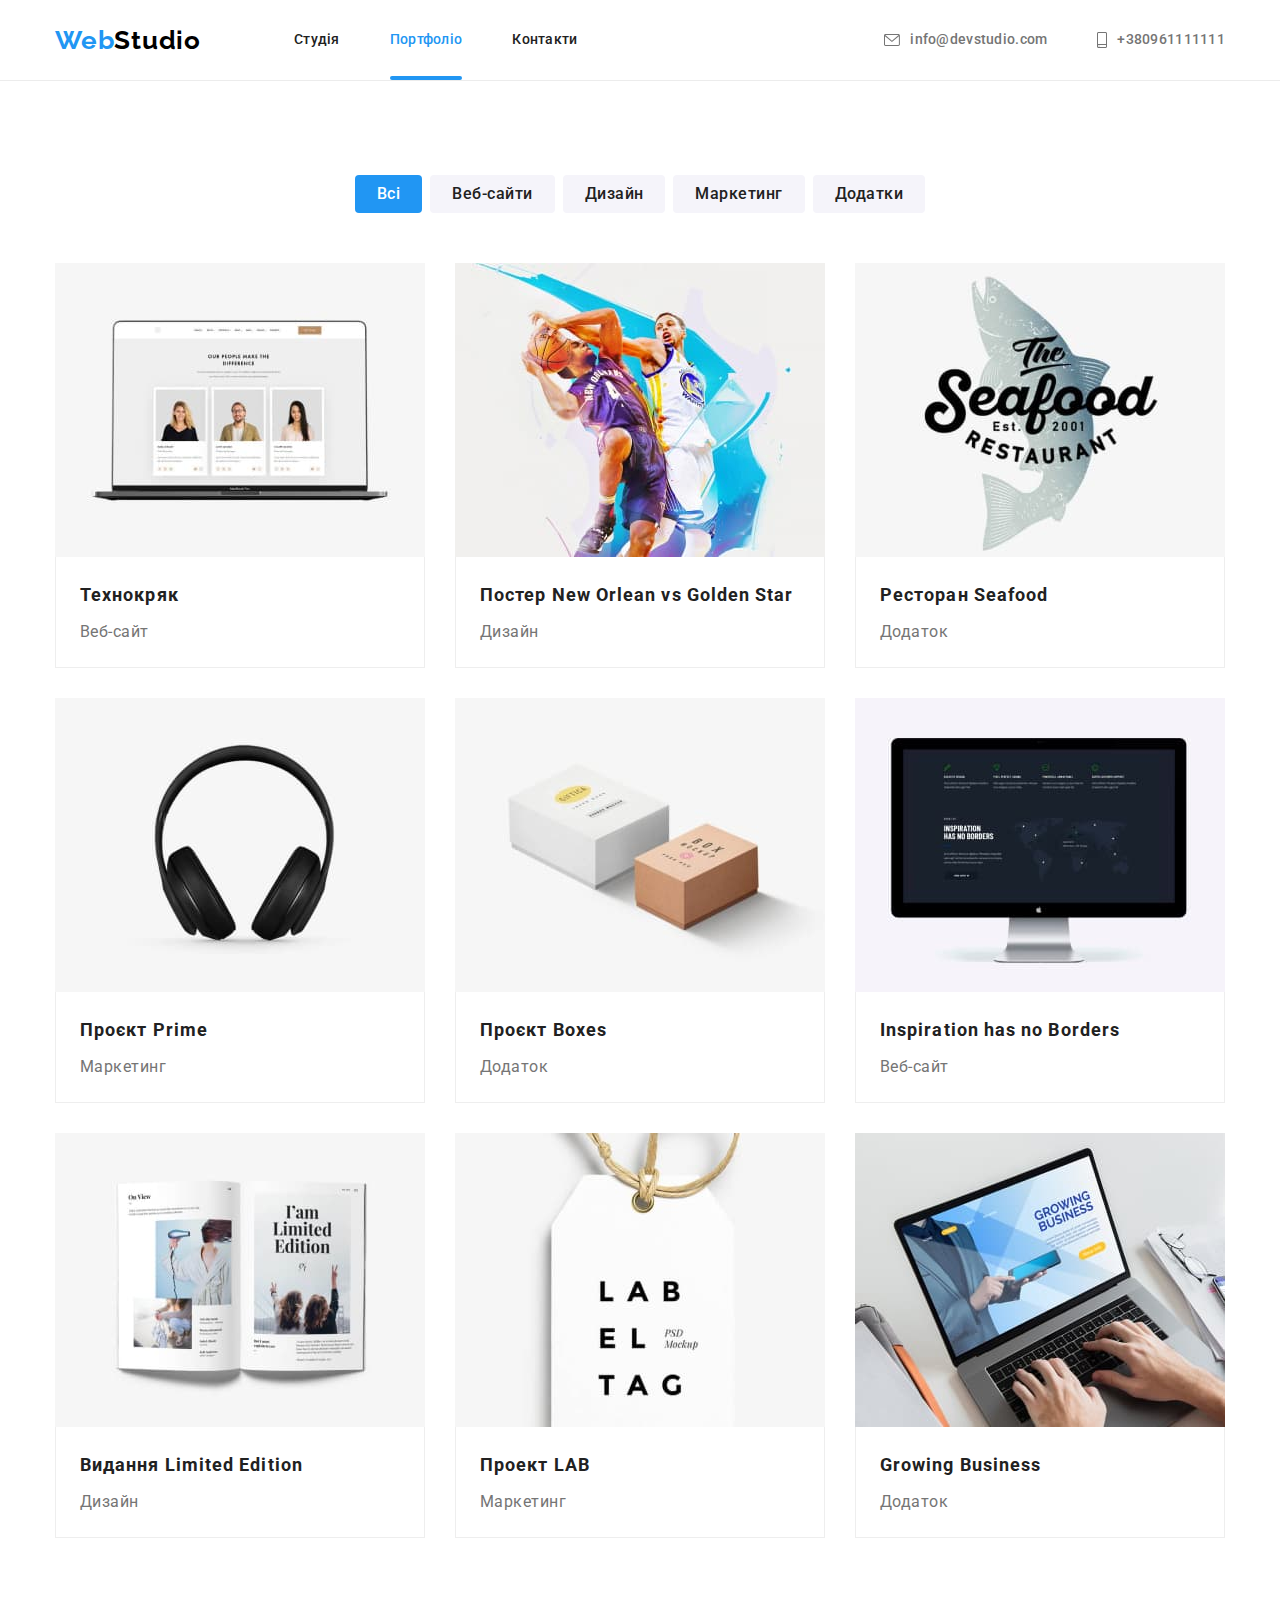
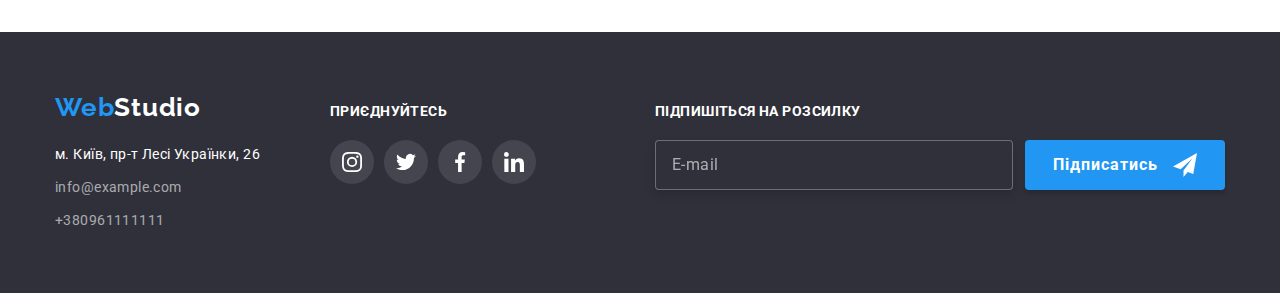
==== portfolio.html @ 1fc2f69b "ДЗ 7" ====
<!DOCTYPE html>
<html lang="uk">
	<head>
		<meta charset="UTF-8" />
		<meta http-equiv="X-UA-Compatible" content="IE=edge" />
		<meta name="viewport" content="width=device-width, initial-scale=1.0" />
		<title>Web Studio (Version 2.1)</title>
		<link rel="preconnect" href="https://fonts.googleapis.com" />
		<link rel="preconnect" href="https://fonts.gstatic.com" crossorigin />
		<link
			href="https://fonts.googleapis.com/css2?family=Raleway:wght@700&family=Roboto:wght@400;500;700&display=swap"
			rel="stylesheet"
		/>
		<link
			rel="stylesheet"
			href="https://cdnjs.cloudflare.com/ajax/libs/modern-normalize/1.1.0/modern-normalize.min.css"
		/>
		<link rel="stylesheet" href="./css/main.min.css" />
	</head>

	<body>
		<header class="header">
			<div class="container">
				<div class="header__container">
					<nav class="navigation">
						<a lang="en" href="./index.html" class="link navigation__logo"
							><span class="navigation__logo-part1">Web</span><span class="navigation__logo-part2">Studio</span>
						</a>
						<ul class="site-nav list">
							<li class="site-nav__item"><a href="./index.html" class="site-nav__link link">Студія</a></li>
							<li class="site-nav__item"
								><a href="./portfolio.html" class="site-nav__link link current">Портфоліо</a></li
							>
							<li class="site-nav__item"><a href="" class="site-nav__link link">Контакти</a></li>
						</ul>
					</nav>
					<ul class="site-adress list">
						<li class="site-adress__item mail">
							<svg class="site-adress__icon" width="16px" height="12px">
								<use href="./images/icons.svg#icon-envelope"></use>
							</svg>
							<a href="mailto:info@devstudio.com" class="site-adress__link link">info@devstudio.com</a>
						</li>
						<li class="site-adress__item phone">
							<svg class="site-adress__icon" width="10px" height="16px">
								<use href="./images/icons.svg#icon-smartphone"></use>
							</svg>
							<a href="tel:+380961111111" class="site-adress__link link">+380961111111</a>
						</li>
					</ul>
				</div>
			</div>
		</header>
		<main>
			<section class="examples section">
				<div class="container buttons">
					<h2 class="visually-hidden">Приклади робіт</h2>
					<ul class="examples__buttons list">
						<li class="examples__block"
							><button type="button" class="examples__button examples__button-blue">Всі</button></li
						>
						<li class="examples__block"><button type="button" class="examples__button">Веб-сайти</button></li>
						<li class="examples__block"><button type="button" class="examples__button">Дизайн</button></li>
						<li class="examples__block"><button type="button" class="examples__button">Маркетинг</button></li>
						<li class="examples__block"><button type="button" class="examples__button">Додатки</button></li>
					</ul>
					<ul class="examples__list list">
						<li class="examples__element">
							<a class="examples__link" href="">
								<div class="examples__overflow">
									<p class="examples__overlay"
										>Ресурс пропонує комплексні пропозиції з різним рівнем функціоналу та сервісів. Все це дозволить
										відвідувачу отримати вичерпні відомості про компанію чи приватну особу.
									</p>
									<img src="./images/img-2-1.jpg" alt="Технокряк" width="370" />
								</div>
								<div class="examples__card">
									<h3 class="examples__name">Технокряк</h3>
									<p class="examples__type">Веб-сайт</p>
								</div>
							</a>
						</li>
						<li class="examples__element">
							<a class="examples__link" href="">
								<div class="examples__overflow">
									<p class="examples__overlay"
										>Ресурс пропонує комплексні пропозиції з різним рівнем функціоналу та сервісів. Все це дозволить
										відвідувачу отримати вичерпні відомості про компанію чи приватну особу.
									</p>

									<img src="./images/img-2-2.jpg" alt="Постер New Orlean vs Golden Star" width="370" />
								</div>
								<div class="examples__card">
									<h3 class="examples__name">Постер New Orlean vs Golden Star</h3>
									<p class="examples__type">Дизайн</p>
								</div>
							</a>
						</li>
						<li class="examples__element">
							<a class="examples__link" href="">
								<div class="examples__overflow">
									<p class="examples__overlay"
										>Ресурс пропонує комплексні пропозиції з різним рівнем функціоналу та сервісів. Все це дозволить
										відвідувачу отримати вичерпні відомості про компанію чи приватну особу.
									</p>

									<img src="./images/img-2-3.jpg" alt="Ресторан Seafood" width="370" />
								</div>
								<div class="examples__card">
									<h3 class="examples__name">Ресторан Seafood</h3>
									<p class="examples__type">Додаток</p>
								</div>
							</a>
						</li>
						<li class="examples__element">
							<a class="examples__link" href="">
								<div class="examples__overflow">
									<p class="examples__overlay"
										>Ресурс пропонує комплексні пропозиції з різним рівнем функціоналу та сервісів. Все це дозволить
										відвідувачу отримати вичерпні відомості про компанію чи приватну особу.
									</p>

									<img src="./images/img-2-4.jpg" alt="Проєкт Prime" width="370" />
								</div>
								<div class="examples__card">
									<h3 class="examples__name">Проєкт Prime</h3>
									<p class="examples__type">Маркетинг</p>
								</div>
							</a>
						</li>
						<li class="examples__element">
							<a class="examples__link" href="">
								<div class="examples__overflow">
									<p class="examples__overlay"
										>Ресурс пропонує комплексні пропозиції з різним рівнем функціоналу та сервісів. Все це дозволить
										відвідувачу отримати вичерпні відомості про компанію чи приватну особу.
									</p>

									<img src="./images/img-2-5.jpg" alt="Проєкт Boxes" width="370" />
								</div>
								<div class="examples__card">
									<h3 class="examples__name">Проєкт Boxes</h3>
									<p class="examples__type">Додаток</p>
								</div>
							</a>
						</li>
						<li class="examples__element">
							<a class="examples__link" href="">
								<div class="examples__overflow">
									<p class="examples__overlay"
										>Ресурс пропонує комплексні пропозиції з різним рівнем функціоналу та сервісів. Все це дозволить
										відвідувачу отримати вичерпні відомості про компанію чи приватну особу.
									</p>

									<img src="./images/img-2-6.jpg" alt="Inspiration has no Borders" width="370" />
								</div>
								<div class="examples__card">
									<h3 class="examples__name">Inspiration has no Borders</h3>
									<p class="examples__type">Веб-сайт</p>
								</div>
							</a>
						</li>
						<li class="examples__element">
							<a class="examples__link" href="">
								<div class="examples__overflow">
									<p class="examples__overlay"
										>Ресурс пропонує комплексні пропозиції з різним рівнем функціоналу та сервісів. Все це дозволить
										відвідувачу отримати вичерпні відомості про компанію чи приватну особу.
									</p>

									<img src="./images/img-2-7.jpg" alt="Видання Limited Edition" width="370" />
								</div>
								<div class="examples__card">
									<h3 class="examples__name">Видання Limited Edition</h3>
									<p class="examples__type">Дизайн</p>
								</div>
							</a>
						</li>
						<li class="examples__element">
							<a class="examples__link" href="">
								<div class="examples__overflow">
									<p class="examples__overlay"
										>Ресурс пропонує комплексні пропозиції з різним рівнем функціоналу та сервісів. Все це дозволить
										відвідувачу отримати вичерпні відомості про компанію чи приватну особу.
									</p>

									<img src="./images/img-2-8.jpg" alt="Проект LAB" width="370" />
								</div>
								<div class="examples__card">
									<h3 class="examples__name">Проект LAB</h3>
									<p class="examples__type">Маркетинг</p>
								</div>
							</a>
						</li>
						<li class="examples__element">
							<a class="examples__link" href="">
								<div class="examples__overflow">
									<p class="examples__overlay"
										>Ресурс пропонує комплексні пропозиції з різним рівнем функціоналу та сервісів. Все це дозволить
										відвідувачу отримати вичерпні відомості про компанію чи приватну особу.
									</p>

									<img src="./images/img-2-9.jpg" alt="Growing Business" width="370" />
								</div>
								<div class="examples__card">
									<h3 class="examples__name">Growing Business</h3>
									<p class="examples__type">Додаток</p>
								</div>
							</a>
						</li>
					</ul>
				</div>
			</section>
		</main>
		<footer class="footer">
			<div class="container list">
				<div class="footer__blocks list">
					<div class="footer__nav">
						<a href="" class="link">
							<p lang="en" class="navigation__logo-footer"
								><span class="navigation__logo-part1">Web</span><span class="navigation__logo-part3">Studio</span></p
							>
						</a>
						<address>
							<ul class="list">
								<li class="footer__list"
									><a href="https://goo.gl/maps/LEngHqbAJeuQZEvs9" target="_blank" class="city__adress link"
										>м. Київ, пр-т Лесі Українки, 26</a
									>
								</li>
								<li class="footer__list"
									><a href="mailto:info@example.com" class="footer__contacts link">info@example.com</a>
								</li>
								<li><a href="tel:+380961111111" class="footer__contacts link">+380961111111</a></li>
							</ul>
						</address>
					</div>
					<div class="footer__social">
						<p class="footer__title">приєднуйтесь</p>
						<ul class="footer__list list">
							<li class="footer__social-item"
								><a href="" class="footer__social-link">
									<svg class="footer-icon" width="20px" height="20px">
										<use href="./images/icons.svg#icon-instagram"></use>
									</svg> </a
							></li>
							<li class="footer__social-item"
								><a href="" class="footer__social-link">
									<svg class="footer-icon" width="20px" height="20px">
										<use href="./images/icons.svg#icon-twitter"></use></svg></a
							></li>
							<li class="footer__social-item"
								><a href="" class="footer__social-link">
									<svg class="footer-icon" width="20px" height="20px">
										<use href="./images/icons.svg#icon-facebook"></use></svg></a
							></li>
							<li class="footer__social-item"
								><a href="" class="footer__social-link">
									<svg class="footer-icon" width="20px" height="20px">
										<use href="./images/icons.svg#icon-linkedin"></use></svg></a
							></li>
						</ul>
					</div>
					<div class="footer__join">
						<p class="footer__title">підпишіться на розсилку</p>
						<form class="footer__email">
							<input type="email" name="email" placeholder="E-mail" class="footer__email-input" />
							<button type="submit" class="footer__button">
								<span class="footer__button-icon">
									Підписатись
									<svg class="footer__icon" width="24px" height="24px">
										<use href="./images/icons.svg#icon-send"></use>
									</svg>
								</span>
							</button>
						</form>
					</div>
				</div>
			</div>
		</footer>
	</body>
</html>
---- css/main.min.css ----
html{box-sizing:border-box}*,::before,::after{box-sizing:inherit}h1,h2,h3,h4,h5,h6,p,ul,ol{margin:0;padding:0}img{display:block;max-width:100%;height:auto}.list{list-style:none}.link{text-decoration:none}.container{width:1200px;padding-left:15px;padding-right:15px;margin-left:auto;margin-right:auto}.section{padding-top:94px;padding-bottom:94px}.about__head,.team__head,.clients__head{text-align:center;margin-bottom:50px;font-weight:700;font-size:36px;line-height:1.17;letter-spacing:.03em;color:var(--title-text-color)}:root{--primary-text-color: #757575;--title-text-color: #212121;--white-text-color: #ffffff;--blue-color: #2196f3;--blue-hover-color: #188ce8;--background-back-color: #2f303a;--logo-part2-color: #000000;--footer-color: rgba(255, 255, 255, 0.6);--button-bg-color: #f5f4fa;--team-bg-color: #f5f4fa;--main-bg-color: #f5f5f5;--border-heder-line: #ececec;--border-card-line: #eeeeee;--icon-main-color: #afb1b8;--hero-bg-color: #c4c4c4;--hero-bg-overlay: rgba(47, 48, 58, 0.4);--bgcolor-wedo: rgba(47, 48, 58, 0.8);--timing-function: cubic-bezier(0.4, 0, 0.2, 1);--bgcolor-exampl-overlay: rgba(33, 150, 243, 0.9)}body{font-family:"roboto",sans-serif}.visually-hidden{position:absolute;width:1px;height:1px;margin:-1px;border:0;padding:0;white-space:nowrap;clip-path:inset(100%);clip:rect(0 0 0 0);overflow:hidden}.header{background-color:var(--white-text-color);border-bottom:1px solid var(--border-heder-line)}.header__container,.navigation{display:flex;align-items:center}.navigation__logo{margin-right:93px}.navigation__logo-part1,.navigation__logo-part2,.navigation__logo-part3{font-family:"Raleway";font-style:normal;font-weight:700;font-size:26px;line-height:1.19;letter-spacing:.03em}.navigation__logo-part1{color:var(--blue-color)}.navigation__logo-part2{color:var(--logo-part2-color)}.site-nav__link{display:block;position:relative;padding-top:32px;padding-bottom:32px;font-weight:500;font-size:14px;line-height:1.14;letter-spacing:.02em;color:var(--title-text-color);transition:color 250ms var(--timing-function)}.site-nav__link:hover,.site-nav__link:focus,.site-nav__link:active{color:var(--blue-color)}.site-nav{display:flex}.site-nav .current{color:var(--blue-color)}.site-nav .current::after{content:"";position:absolute;left:0;bottom:0;display:block;width:100%;height:4px;border-radius:2px;background-color:var(--blue-color)}.site-nav__item:not(:last-child){margin-right:50px}.site-adress{display:flex;margin-left:auto;justify-content:center;align-items:center;color:var(--primary-text-color)}.site-adress__item{display:flex;padding-top:32px;padding-bottom:32px;justify-content:center;align-items:center}.site-adress__item .mail{padding-top:32px;padding-bottom:32px}.site-adress__item:not(:last-child){margin-right:50px}.site-adress__item:focus,.site-adress__item:hover,.site-adress__item:active{color:var(--blue-color);cursor:pointer}.site-adress__icon{display:flex;margin-right:10px;justify-content:center;align-items:center;fill:currentColor;transition:color 250ms var(--timing-function)}.site-adress__link{font-weight:500;font-size:14px;line-height:1.14;letter-spacing:.02em;color:var(--primary-text-color);transition:color 250ms var(--timing-function)}.site-adress__item:focus .site-adress__link,.site-adress__item:hover .site-adress__link,.site-adress__item:active .site-adress__link{color:var(--blue-color);cursor:pointer}.hero{background-color:var(--hero-bg-color);background-image:linear-gradient(var(--hero-bg-overlay), var(--hero-bg-overlay)),url(../images/hero\ bg.jpg);background-repeat:no-repeat;background-position:center;max-width:1600px;margin:0 auto;text-align:center;padding:200px 0px}.hero__title{width:696px;margin:auto;margin-bottom:30px;font-weight:900;font-size:44px;line-height:1.36;letter-spacing:.06em;text-transform:uppercase;color:var(--white-text-color)}.hero__button{padding:10px 32px;font-family:"Roboto";font-weight:700;font-size:16px;line-height:1.88;align-items:center;letter-spacing:.06em;color:var(--white-text-color);background-color:var(--blue-color);box-shadow:0px 4px 4px rgba(0,0,0,.15);border-radius:4px;border:none;transition:background-color 250ms var(--timing-function)}.hero__button:hover,.hero__button:focus{background-color:var(--blue-hover-color);cursor:pointer}.benefits{padding-bottom:0}.benefits__list{display:flex}.benefits__list .list:not(:last-child){margin-right:30px}.benefits__blok{display:flex;justify-content:center;align-items:center;background-color:var(--button-bg-color);width:270px;height:120px;border-radius:4px;margin-bottom:30px}.benefits__title{margin-bottom:10px;font-weight:700;font-size:14px;line-height:1.14;letter-spacing:.03em;text-transform:uppercase;color:var(--title-text-color)}.benefits__text{width:270px;font-weight:400;font-size:14px;line-height:1.71;letter-spacing:.03em;color:var(--primary-text-color)}.about__list{display:flex;gap:30px}.about__card{position:relative}.about__title{display:flex;justify-content:center;align-items:center;position:absolute;width:370px;height:70px;left:0;bottom:0;background-color:var(--bgcolor-wedo);font-weight:700;font-size:14px;line-height:1.14;text-align:center;margin:0;letter-spacing:.03em;text-transform:uppercase;color:var(--white-text-color)}.team{background-color:var(--team-bg-color)}.team__list{display:flex;gap:30px;text-align:center}.team__card{box-shadow:0px 1px 3px rgba(0,0,0,.12),0px 1px 1px rgba(0,0,0,.14),0px 2px 1px rgba(0,0,0,.2);border-radius:0px 0px 4px 4px;background-color:var(--white-text-color)}.team__name{margin-top:30px;margin-bottom:10px;font-weight:500;font-size:16px;line-height:1.19;letter-spacing:.03em;color:var(--title-text-color)}.team__job{margin-bottom:16px;font-weight:400;font-size:16px;line-height:1.19;letter-spacing:.03em;color:var(--primary-text-color)}.social{display:flex;justify-content:center;gap:10px;margin-bottom:30px}.social__link{width:44px;height:44px;border-radius:50%;display:flex;justify-content:center;align-items:center;fill:var(--icon-main-color);transition:background-color 250ms var(--timing-function),fill 250ms var(--timing-function)}.social__link:hover,.social__link:focus,.social__link:active{background-color:var(--blue-color)}.social__link:hover .social__icon,.social__link:focus .social__icon,.social__link:active .social__icon{fill:var(--white-text-color)}.clients__list{display:flex;gap:30px}.client__link{display:flex;justify-content:center;align-items:center;fill:var(--icon-main-color);border:1px solid var(--icon-main-color);border-radius:4px;width:170px;height:92px;transition:fill 250ms var(--timing-function),border-color 250ms var(--timing-function)}.client__link:hover,.client__link:focus{fill:var(--blue-color);border-color:var(--blue-color);cursor:pointer}.examples__buttons{width:575px;display:flex;margin:auto;margin-bottom:50px;justify-content:center;border:none;border-radius:4px}.examples__button{font-family:inherit;font-weight:500;font-size:16px;line-height:1.62;text-align:center;letter-spacing:.03em;color:var(--title-text-color);background-color:var(--button-bg-color);border-radius:4px;border:none;transition:background-color 250ms var(--timing-function),color 250ms var(--timing-function),box-shadow 250ms var(--timing-function);padding:6px 22px}.examples__button:hover,.examples__button:focus,.examples__button:active{color:var(--white-text-color);background-color:var(--blue-color);cursor:pointer;box-shadow:0px 3px 1px rgba(0,0,0,.1),0px 1px 2px rgba(0,0,0,.08),0px 2px 2px rgba(0,0,0,.12)}.examples__button-blue{color:var(--white-text-color);background-color:var(--blue-color)}.examples__block:not(:last-child){margin-right:8px}.examples__list{display:flex;flex-wrap:wrap}.examples__name{font-weight:700;font-size:18px;line-height:2;letter-spacing:.06em;color:var(--title-text-color);margin-bottom:4px}.examples__type{font-weight:400;font-size:16px;line-height:1.88;letter-spacing:.03em;color:var(--primary-text-color)}.examples__element{width:calc((100% - 60px)/3);margin-right:30px;margin-bottom:30px}.examples__element:nth-last-child(-n+3){margin-bottom:0}.examples__element:nth-child(3n){margin-right:0}.examples__element:hover,.examples__element:focus{box-shadow:0px 1px 1px rgba(0,0,0,.12),0px 4px 4px rgba(0,0,0,.06),1px 4px 6px rgba(0,0,0,.16)}.examples__link{display:block;text-decoration:none}.examples__card{border-left:1px solid var(--border-card-line);border-right:1px solid var(--border-card-line);border-bottom:1px solid var(--border-card-line);padding:20px 24px}.examples__overflow{position:relative;overflow:hidden}.examples__overlay{display:block;position:absolute;left:0;top:0;width:100%;height:100%;padding:63px 24px;font-size:18px;line-height:1.56;letter-spacing:.03em;color:var(--white-text-color);background-color:var(--bgcolor-exampl-overlay);transform:translateY(100%);opacity:0;transition:transform 250ms var(--timing-function),opacity 250ms var(--timing-function);overflow:auto}.examples__link:hover .examples__overlay,.examples__link:focus .examples__overlay{transform:translateY(0%);opacity:1}.footer{background-color:var(--background-back-color);padding:60px 0px}.footer__blocks{display:flex;align-items:baseline}.footer__nav{margin-right:70px}.footer__join{margin-left:auto}.navigation__logo-footer{margin-bottom:20px}.navigation__logo-part3{color:var(--white-text-color)}.city__adress{font-style:normal;font-weight:400;font-size:14px;line-height:1.71;letter-spacing:.03em;color:var(--white-text-color);transition:color 250ms var(--timing-function)}.city__adress:hover,.city__adress:focus,.city__adress:active{color:var(--blue-color)}.footer__contacts{font-style:normal;font-weight:400;font-size:14px;line-height:1.71;letter-spacing:.03em;color:var(--footer-color);transition:color 250ms var(--timing-function)}.footer__contacts:hover,.footer__contacts:focus,.footer__contacts:active{color:var(--blue-color)}.footer__list{margin-bottom:9px}.footer__button{width:200px;height:50px;font-weight:700;font-size:16px;line-height:1.88;text-align:center;letter-spacing:.06em;color:var(--white-text-color);background:var(--blue-color);box-shadow:0px 4px 4px rgba(0,0,0,.15);border-radius:4px;border:none;padding:0;outline:none}.footer__email{display:flex}.footer__email-input{width:358px;height:50px;margin:0px;padding:0;outline:none;margin-right:12px;border:1px solid rgba(255,255,255,.3);filter:drop-shadow(0px 4px 4px rgba(0, 0, 0, 0.15));border-radius:4px;background:var(--background-back-color);color:var(--white-text-color)}.footer__email input{padding-left:16px;font-weight:400;font-size:16px;line-height:21.25;align-items:center;letter-spacing:.03em;color:var(--white-text-color)}.footer__email input::placeholder{font-weight:400;font-size:16px;line-height:21.25;align-items:center;letter-spacing:.03em;color:rgba(255,255,255,.6)}.footer__button-icon{display:flex;position:relative;margin:10px 28px;width:144px;height:30px;border:none;align-items:center}.footer__icon{position:absolute;top:o;right:0;fill:var(--white-text-color)}.footer__list{display:flex;gap:10px}.footer__title{margin-bottom:20px;font-weight:700;font-size:14px;line-height:1.14;letter-spacing:.03em;text-transform:uppercase;color:var(--white-text-color)}.footer__social-item{width:44px;height:44px;border-radius:50%;background:rgba(255,255,255,.1)}.footer__social-link{fill:var(--white-text-color);display:flex;justify-content:center;align-items:center;width:100%;height:100%;border-radius:50%;transition:background-color 250ms var(--timing-function)}.footer__social-link:hover,.footer__social-link:focus,.footer__social-link:active{background-color:var(--blue-color)}.backdrop{position:fixed;width:100%;height:100%;top:0;background-color:rgba(0,0,0,.2);transition:opacity 250ms var(--timing-function),visibility 250ms var(--timing-function)}.is-hidden{opacity:0;visibility:hidden;pointer-events:none}.is-hidden .modal{transform:translate(-50%, -50%) scale(0.5)}.modal{width:528px;min-height:581px;padding:40px;background-color:var(--white-text-color);box-shadow:0px 1px 3px rgba(0,0,0,.12),0px 1px 1px rgba(0,0,0,.14),0px 2px 1px rgba(0,0,0,.2);border-radius:4px;position:absolute;top:50%;left:50%;transform:translate(-50%, -50%) scale(1) rotate(360deg);transition:transform 500ms var(--timing-function)}.modal__close{position:absolute;top:8px;right:8px;height:30px;width:30px;border-radius:50%;border:1px solid rgba(0,0,0,.1);background-color:var(--white-text-color)}.modal__close-icon{fill:var(--logo-part2-color);display:flex;justify-content:center;align-items:center;width:100%;height:100%}.modal__title{text-align:center;margin-bottom:12px;font-weight:700;font-size:20px;line-height:1.15;letter-spacing:.03em;color:var(--title-text-color)}.modal__form{width:448px;margin-bottom:20px}.modal__field{display:flex;flex-direction:column;font-weight:400;font-size:12px;line-height:1.17;letter-spacing:.01em;color:var(--primary-text-color);outline:none;margin-bottom:10px}.modal__field input{height:40px;border:1px solid rgba(33,33,33,.2);border-radius:4px;padding-left:42px;outline-style:none}.modal__field label{margin-bottom:4px}.modal__field textarea{border:1px solid rgba(33,33,33,.2);border-radius:4px;height:120px;padding:12px 16px;outline:none;resize:none}.modal__field:hover input,.modal__field:hover .modal__icon{border-color:var(--blue-color);fill:var(--blue-color)}.modal__field:hover textarea,.modal__field textarea:focus{border-color:var(--blue-color)}.modal__icon-position{position:relative;display:flex;flex-direction:column}.modal__icon-position input:focus,.modal__icon-position input:focus+.modal__icon{border-color:var(--blue-color);fill:var(--blue-color)}.modal__icon{position:absolute;left:21px;top:50%;transform:translate(-50%, -50%);fill:var(--title-text-color)}.modal__link{font-weight:400;font-size:14px;line-height:1.71;letter-spacing:.03em;text-decoration-line:underline;color:var(--blue-color)}.modal__text{display:flex;align-items:center;justify-content:center;color:var(--primary-text-color);font-weight:400;font-size:14px;line-height:1.71;letter-spacing:.03em}.modal__text input{position:absolute;width:1px;height:1px;margin:-1px;border:0;padding:0;white-space:nowrap;clip-path:inset(100%);clip:rect(0 0 0 0);overflow:hidden}.modal__agree-icon{display:flex;align-items:center;justify-content:center;margin-right:7px;width:16px;height:15px;fill:var(--white-text-color);border-radius:2px;border:solid 2px var(--background-back-color)}.modal__checkbox:checked+.modal__agree-icon{background-size:contain;background-origin:border-box;background-color:var(--blue-color);border-color:var(--blue-color);fill:var(--white-text-color);border-radius:2px}.modal__button{text-align:center;margin-top:30px;width:200px;height:50px;font-weight:700;font-size:16px;line-height:1.88;letter-spacing:.06em;color:var(--white-text-color);background:var(--blue-color);box-shadow:0px 4px 4px rgba(0,0,0,.15);border-radius:4px;border:none;padding:0;outline:none}.modal__button:hover{background-color:var(--blue-hover-color)}.modal__button-center{display:flex;justify-content:center}/*# sourceMappingURL=main.min.css.map */
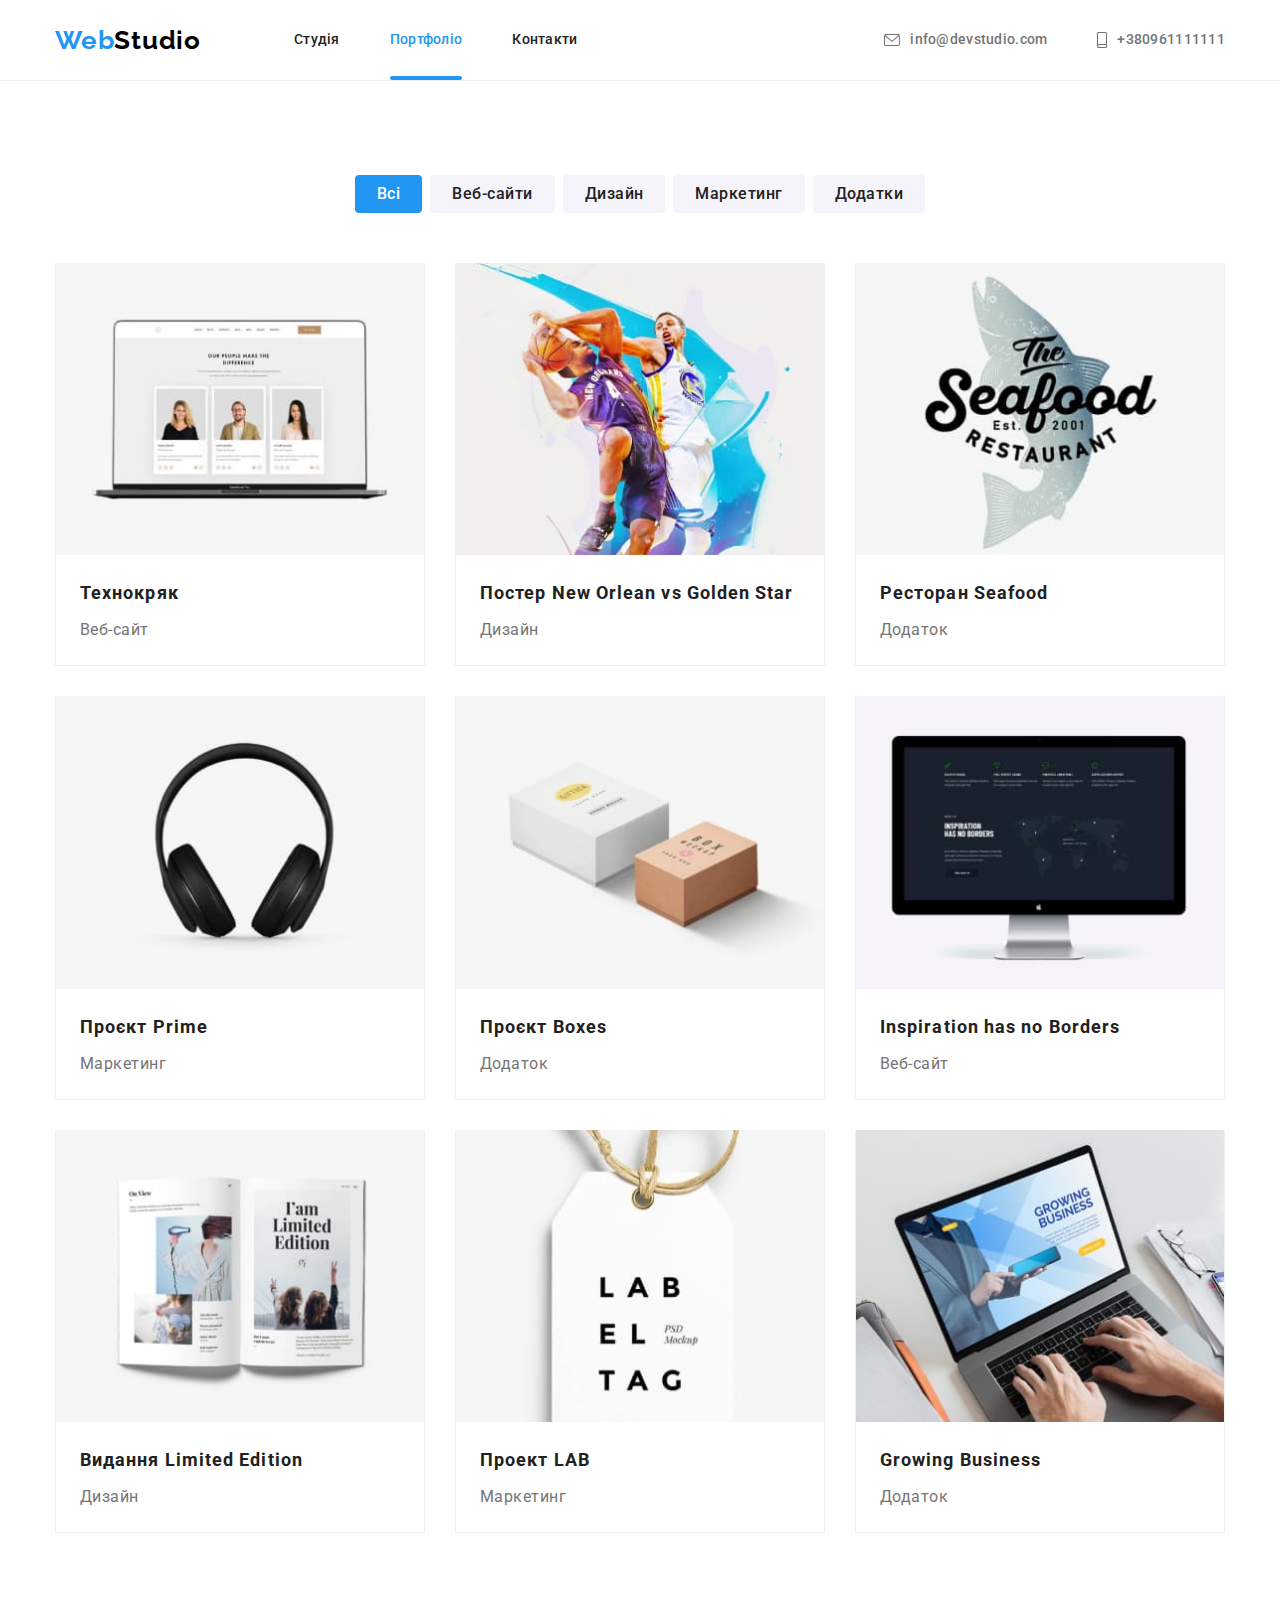
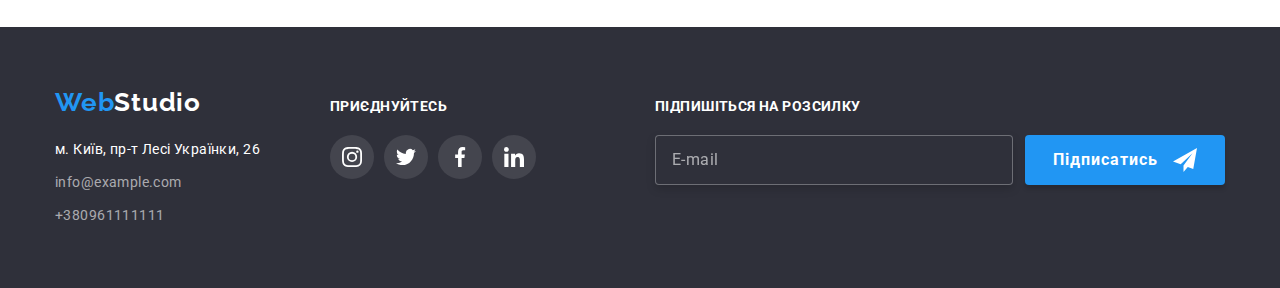
==== commit 9620b2a4: "все без хедера" ====
--- a/portfolio.html
+++ b/portfolio.html
@@ -72,7 +72,18 @@
 										>Ресурс пропонує комплексні пропозиції з різним рівнем функціоналу та сервісів. Все це дозволить
 										відвідувачу отримати вичерпні відомості про компанію чи приватну особу.
 									</p>
-									<img src="./images/img-2-1.jpg" alt="Технокряк" width="370" />
+									<picture>
+										<source srcset="./images/img-2-1.jpg 1x, ./images/img-2-1-x2.jpg 2x" media="(min-width: 1200px)" />
+										<source
+											srcset="./images/img-2-1-tablet.jpg 1x, ./images/img-2-1-tablet-x2.jpg 2x"
+											media="(min-width: 768px)"
+										/>
+										<source
+											srcset="./images/img-2-1-mob.jpg 1x, ./images/img-2-1-mob-x2.jpg 2x"
+											media="(max-width: 767px)"
+										/>
+										<img src="./images/img-2-1.jpg" alt="Технокряк" />
+									</picture>
 								</div>
 								<div class="examples__card">
 									<h3 class="examples__name">Технокряк</h3>
@@ -87,8 +98,18 @@
 										>Ресурс пропонує комплексні пропозиції з різним рівнем функціоналу та сервісів. Все це дозволить
 										відвідувачу отримати вичерпні відомості про компанію чи приватну особу.
 									</p>
-
-									<img src="./images/img-2-2.jpg" alt="Постер New Orlean vs Golden Star" width="370" />
+									<picture>
+										<source srcset="./images/img-2-2.jpg 1x, ./images/img-2-2-x2.jpg 2x" media="(min-width: 1200px)" />
+										<source
+											srcset="./images/img-2-2-tablet.jpg 1x, ./images/img-2-2-tablet-x2.jpg 2x"
+											media="(min-width: 768px)"
+										/>
+										<source
+											srcset="./images/img-2-2-mob.jpg 1x, ./images/img-2-2-mob-x2.jpg 2x"
+											media="(max-width: 767px)"
+										/>
+										<img src="./images/img-2-2.jpg" alt="Постер New Orlean vs Golden Star" />
+									</picture>
 								</div>
 								<div class="examples__card">
 									<h3 class="examples__name">Постер New Orlean vs Golden Star</h3>
@@ -103,8 +124,18 @@
 										>Ресурс пропонує комплексні пропозиції з різним рівнем функціоналу та сервісів. Все це дозволить
 										відвідувачу отримати вичерпні відомості про компанію чи приватну особу.
 									</p>
-
-									<img src="./images/img-2-3.jpg" alt="Ресторан Seafood" width="370" />
+									<picture>
+										<source srcset="./images/img-2-3.jpg 1x, ./images/img-2-3-x2.jpg 2x" media="(min-width: 1200px)" />
+										<source
+											srcset="./images/img-2-3-tablet.jpg 1x, ./images/img-2-3-tablet-x2.jpg 2x"
+											media="(min-width: 768px)"
+										/>
+										<source
+											srcset="./images/img-2-3-mob.jpg 1x, ./images/img-2-3-mob-x2.jpg 2x"
+											media="(max-width: 767px)"
+										/>
+										<img src="./images/img-2-3.jpg" alt="Ресторан Seafood" />
+									</picture>
 								</div>
 								<div class="examples__card">
 									<h3 class="examples__name">Ресторан Seafood</h3>
@@ -119,8 +150,18 @@
 										>Ресурс пропонує комплексні пропозиції з різним рівнем функціоналу та сервісів. Все це дозволить
 										відвідувачу отримати вичерпні відомості про компанію чи приватну особу.
 									</p>
-
-									<img src="./images/img-2-4.jpg" alt="Проєкт Prime" width="370" />
+									<picture>
+										<source srcset="./images/img-2-4.jpg 1x, ./images/img-2-4-x2.jpg 2x" media="(min-width: 1200px)" />
+										<source
+											srcset="./images/img-2-4-tablet.jpg 1x, ./images/img-2-4-tablet-x2.jpg 2x"
+											media="(min-width: 768px)"
+										/>
+										<source
+											srcset="./images/img-2-4-mob.jpg 1x, ./images/img-2-4-mob-x2.jpg 2x"
+											media="(max-width: 767px)"
+										/>
+										<img src="./images/img-2-4.jpg" alt="Проєкт Prime" />
+									</picture>
 								</div>
 								<div class="examples__card">
 									<h3 class="examples__name">Проєкт Prime</h3>
@@ -135,8 +176,18 @@
 										>Ресурс пропонує комплексні пропозиції з різним рівнем функціоналу та сервісів. Все це дозволить
 										відвідувачу отримати вичерпні відомості про компанію чи приватну особу.
 									</p>
-
-									<img src="./images/img-2-5.jpg" alt="Проєкт Boxes" width="370" />
+									<picture>
+										<source srcset="./images/img-2-5.jpg 1x, ./images/img-2-5-x2.jpg 2x" media="(min-width: 1200px)" />
+										<source
+											srcset="./images/img-2-5-tablet.jpg 1x, ./images/img-2-5-tablet-x2.jpg 2x"
+											media="(min-width: 768px)"
+										/>
+										<source
+											srcset="./images/img-2-5-mob.jpg 1x, ./images/img-2-5-mob-x2.jpg 2x"
+											media="(max-width: 767px)"
+										/>
+										<img src="./images/img-2-5.jpg" alt="Проєкт Boxes" />
+									</picture>
 								</div>
 								<div class="examples__card">
 									<h3 class="examples__name">Проєкт Boxes</h3>
@@ -151,8 +202,18 @@
 										>Ресурс пропонує комплексні пропозиції з різним рівнем функціоналу та сервісів. Все це дозволить
 										відвідувачу отримати вичерпні відомості про компанію чи приватну особу.
 									</p>
-
-									<img src="./images/img-2-6.jpg" alt="Inspiration has no Borders" width="370" />
+									<picture>
+										<source srcset="./images/img-2-6.jpg 1x, ./images/img-2-6-x2.jpg 2x" media="(min-width: 1200px)" />
+										<source
+											srcset="./images/img-2-6-tablet.jpg 1x, ./images/img-2-6-tablet-x2.jpg 2x"
+											media="(min-width: 768px)"
+										/>
+										<source
+											srcset="./images/img-2-6-mob.jpg 1x, ./images/img-2-6-mob-x2.jpg 2x"
+											media="(max-width: 767px)"
+										/>
+										<img src="./images/img-2-6.jpg" alt="Inspiration has no Borders" />
+									</picture>
 								</div>
 								<div class="examples__card">
 									<h3 class="examples__name">Inspiration has no Borders</h3>
@@ -167,8 +228,18 @@
 										>Ресурс пропонує комплексні пропозиції з різним рівнем функціоналу та сервісів. Все це дозволить
 										відвідувачу отримати вичерпні відомості про компанію чи приватну особу.
 									</p>
-
-									<img src="./images/img-2-7.jpg" alt="Видання Limited Edition" width="370" />
+									<picture>
+										<source srcset="./images/img-2-7.jpg 1x, ./images/img-2-7-x2.jpg 2x" media="(min-width: 1200px)" />
+										<source
+											srcset="./images/img-2-7-tablet.jpg 1x, ./images/img-2-7-tablet-x2.jpg 2x"
+											media="(min-width: 768px)"
+										/>
+										<source
+											srcset="./images/img-2-7-mob.jpg 1x, ./images/img-2-7-mob-x2.jpg 2x"
+											media="(max-width: 767px)"
+										/>
+										<img src="./images/img-2-7.jpg" alt="Видання Limited Edition" />
+									</picture>
 								</div>
 								<div class="examples__card">
 									<h3 class="examples__name">Видання Limited Edition</h3>
@@ -183,8 +254,18 @@
 										>Ресурс пропонує комплексні пропозиції з різним рівнем функціоналу та сервісів. Все це дозволить
 										відвідувачу отримати вичерпні відомості про компанію чи приватну особу.
 									</p>
-
-									<img src="./images/img-2-8.jpg" alt="Проект LAB" width="370" />
+									<picture>
+										<source srcset="./images/img-2-8.jpg 1x, ./images/img-2-8-x2.jpg 2x" media="(min-width: 1200px)" />
+										<source
+											srcset="./images/img-2-8-tablet.jpg 1x, ./images/img-2-8-tablet-x2.jpg 2x"
+											media="(min-width: 768px)"
+										/>
+										<source
+											srcset="./images/img-2-8-mob.jpg 1x, ./images/img-2-8-mob-x2.jpg 2x"
+											media="(max-width: 767px)"
+										/>
+										<img src="./images/img-2-8.jpg" alt="Проект LAB" />
+									</picture>
 								</div>
 								<div class="examples__card">
 									<h3 class="examples__name">Проект LAB</h3>
@@ -199,8 +280,18 @@
 										>Ресурс пропонує комплексні пропозиції з різним рівнем функціоналу та сервісів. Все це дозволить
 										відвідувачу отримати вичерпні відомості про компанію чи приватну особу.
 									</p>
-
-									<img src="./images/img-2-9.jpg" alt="Growing Business" width="370" />
+									<picture>
+										<source srcset="./images/img-2-9.jpg 1x, ./images/img-2-9-x2.jpg 2x" media="(min-width: 1200px)" />
+										<source
+											srcset="./images/img-2-9-tablet.jpg 1x, ./images/img-2-9-tablet-x2.jpg 2x"
+											media="(min-width: 768px)"
+										/>
+										<source
+											srcset="./images/img-2-9-mob.jpg 1x, ./images/img-2-9-mob-x2.jpg 2x"
+											media="(max-width: 767px)"
+										/>
+										<img src="./images/img-2-9.jpg" alt="Growing Business" />
+									</picture>
 								</div>
 								<div class="examples__card">
 									<h3 class="examples__name">Growing Business</h3>
@@ -215,52 +306,57 @@
 		<footer class="footer">
 			<div class="container list">
 				<div class="footer__blocks list">
-					<div class="footer__nav">
-						<a href="" class="link">
-							<p lang="en" class="navigation__logo-footer"
-								><span class="navigation__logo-part1">Web</span><span class="navigation__logo-part3">Studio</span></p
-							>
-						</a>
-						<address>
-							<ul class="list">
-								<li class="footer__list"
-									><a href="https://goo.gl/maps/LEngHqbAJeuQZEvs9" target="_blank" class="city__adress link"
-										>м. Київ, пр-т Лесі Українки, 26</a
+					<div class="footer__tablet">
+						<div class="footer__nav">
+							<a href="" class="link">
+								<p lang="en" class="navigation__logo-footer"
+									><span class="navigation__logo-part1">Web</span><span class="navigation__logo-part3">Studio</span></p
+								>
+							</a>
+							<address>
+								<ul class="footer__nav-list list">
+									<li class="footer__nav-list"
+										><a href="https://goo.gl/maps/LEngHqbAJeuQZEvs9" target="_blank" class="city__adress link"
+											>м. Київ, пр-т Лесі Українки, 26</a
+										>
+									</li>
+									<li class="footer__nav-list"
+										><a href="mailto:info@example.com" class="footer__contacts link">info@example.com</a>
+									</li>
+									<li class="footer__nav-list"
+										><a href="tel:+380961111111" class="footer__contacts link">+380961111111</a></li
 									>
-								</li>
-								<li class="footer__list"
-									><a href="mailto:info@example.com" class="footer__contacts link">info@example.com</a>
-								</li>
-								<li><a href="tel:+380961111111" class="footer__contacts link">+380961111111</a></li>
+								</ul>
+							</address>
+						</div>
+						<div class="footer__social">
+							<p class="footer__title">приєднуйтесь</p>
+							<ul class="footer__list list">
+								<li class="footer__social-item"
+									><a href="" class="footer__social-link">
+										<svg class="footer-icon" width="20px" height="20px">
+											<use href="./images/icons.svg#icon-instagram"></use>
+										</svg> </a
+								></li>
+								<li class="footer__social-item"
+									><a href="" class="footer__social-link">
+										<svg class="footer-icon" width="20px" height="20px">
+											<use href="./images/icons.svg#icon-twitter"></use></svg></a
+								></li>
+								<li class="footer__social-item"
+									><a href="" class="footer__social-link">
+										<svg class="footer-icon" width="20px" height="20px">
+											<use href="./images/icons.svg#icon-facebook"></use></svg></a
+								></li>
+								<li class="footer__social-item"
+									><a href="" class="footer__social-link">
+										<svg class="footer-icon" width="20px" height="20px">
+											<use href="./images/icons.svg#icon-linkedin"></use></svg></a
+								></li>
 							</ul>
-						</address>
+						</div>
 					</div>
-					<div class="footer__social">
-						<p class="footer__title">приєднуйтесь</p>
-						<ul class="footer__list list">
-							<li class="footer__social-item"
-								><a href="" class="footer__social-link">
-									<svg class="footer-icon" width="20px" height="20px">
-										<use href="./images/icons.svg#icon-instagram"></use>
-									</svg> </a
-							></li>
-							<li class="footer__social-item"
-								><a href="" class="footer__social-link">
-									<svg class="footer-icon" width="20px" height="20px">
-										<use href="./images/icons.svg#icon-twitter"></use></svg></a
-							></li>
-							<li class="footer__social-item"
-								><a href="" class="footer__social-link">
-									<svg class="footer-icon" width="20px" height="20px">
-										<use href="./images/icons.svg#icon-facebook"></use></svg></a
-							></li>
-							<li class="footer__social-item"
-								><a href="" class="footer__social-link">
-									<svg class="footer-icon" width="20px" height="20px">
-										<use href="./images/icons.svg#icon-linkedin"></use></svg></a
-							></li>
-						</ul>
-					</div>
+
 					<div class="footer__join">
 						<p class="footer__title">підпишіться на розсилку</p>
 						<form class="footer__email">
--- a/css/main.min.css
+++ b/css/main.min.css
@@ -1 +1 @@
-html{box-sizing:border-box}*,::before,::after{box-sizing:inherit}h1,h2,h3,h4,h5,h6,p,ul,ol{margin:0;padding:0}img{display:block;max-width:100%;height:auto}.list{list-style:none}.link{text-decoration:none}.container{width:1200px;padding-left:15px;padding-right:15px;margin-left:auto;margin-right:auto}.section{padding-top:94px;padding-bottom:94px}.about__head,.team__head,.clients__head{text-align:center;margin-bottom:50px;font-weight:700;font-size:36px;line-height:1.17;letter-spacing:.03em;color:var(--title-text-color)}:root{--primary-text-color: #757575;--title-text-color: #212121;--white-text-color: #ffffff;--blue-color: #2196f3;--blue-hover-color: #188ce8;--background-back-color: #2f303a;--logo-part2-color: #000000;--footer-color: rgba(255, 255, 255, 0.6);--button-bg-color: #f5f4fa;--team-bg-color: #f5f4fa;--main-bg-color: #f5f5f5;--border-heder-line: #ececec;--border-card-line: #eeeeee;--icon-main-color: #afb1b8;--hero-bg-color: #c4c4c4;--hero-bg-overlay: rgba(47, 48, 58, 0.4);--bgcolor-wedo: rgba(47, 48, 58, 0.8);--timing-function: cubic-bezier(0.4, 0, 0.2, 1);--bgcolor-exampl-overlay: rgba(33, 150, 243, 0.9)}body{font-family:"roboto",sans-serif}.visually-hidden{position:absolute;width:1px;height:1px;margin:-1px;border:0;padding:0;white-space:nowrap;clip-path:inset(100%);clip:rect(0 0 0 0);overflow:hidden}.header{background-color:var(--white-text-color);border-bottom:1px solid var(--border-heder-line)}.header__container,.navigation{display:flex;align-items:center}.navigation__logo{margin-right:93px}.navigation__logo-part1,.navigation__logo-part2,.navigation__logo-part3{font-family:"Raleway";font-style:normal;font-weight:700;font-size:26px;line-height:1.19;letter-spacing:.03em}.navigation__logo-part1{color:var(--blue-color)}.navigation__logo-part2{color:var(--logo-part2-color)}.site-nav__link{display:block;position:relative;padding-top:32px;padding-bottom:32px;font-weight:500;font-size:14px;line-height:1.14;letter-spacing:.02em;color:var(--title-text-color);transition:color 250ms var(--timing-function)}.site-nav__link:hover,.site-nav__link:focus,.site-nav__link:active{color:var(--blue-color)}.site-nav{display:flex}.site-nav .current{color:var(--blue-color)}.site-nav .current::after{content:"";position:absolute;left:0;bottom:0;display:block;width:100%;height:4px;border-radius:2px;background-color:var(--blue-color)}.site-nav__item:not(:last-child){margin-right:50px}.site-adress{display:flex;margin-left:auto;justify-content:center;align-items:center;color:var(--primary-text-color)}.site-adress__item{display:flex;padding-top:32px;padding-bottom:32px;justify-content:center;align-items:center}.site-adress__item .mail{padding-top:32px;padding-bottom:32px}.site-adress__item:not(:last-child){margin-right:50px}.site-adress__item:focus,.site-adress__item:hover,.site-adress__item:active{color:var(--blue-color);cursor:pointer}.site-adress__icon{display:flex;margin-right:10px;justify-content:center;align-items:center;fill:currentColor;transition:color 250ms var(--timing-function)}.site-adress__link{font-weight:500;font-size:14px;line-height:1.14;letter-spacing:.02em;color:var(--primary-text-color);transition:color 250ms var(--timing-function)}.site-adress__item:focus .site-adress__link,.site-adress__item:hover .site-adress__link,.site-adress__item:active .site-adress__link{color:var(--blue-color);cursor:pointer}.hero{background-color:var(--hero-bg-color);background-image:linear-gradient(var(--hero-bg-overlay), var(--hero-bg-overlay)),url(../images/hero\ bg.jpg);background-repeat:no-repeat;background-position:center;max-width:1600px;margin:0 auto;text-align:center;padding:200px 0px}.hero__title{width:696px;margin:auto;margin-bottom:30px;font-weight:900;font-size:44px;line-height:1.36;letter-spacing:.06em;text-transform:uppercase;color:var(--white-text-color)}.hero__button{padding:10px 32px;font-family:"Roboto";font-weight:700;font-size:16px;line-height:1.88;align-items:center;letter-spacing:.06em;color:var(--white-text-color);background-color:var(--blue-color);box-shadow:0px 4px 4px rgba(0,0,0,.15);border-radius:4px;border:none;transition:background-color 250ms var(--timing-function)}.hero__button:hover,.hero__button:focus{background-color:var(--blue-hover-color);cursor:pointer}.benefits{padding-bottom:0}.benefits__list{display:flex}.benefits__list .list:not(:last-child){margin-right:30px}.benefits__blok{display:flex;justify-content:center;align-items:center;background-color:var(--button-bg-color);width:270px;height:120px;border-radius:4px;margin-bottom:30px}.benefits__title{margin-bottom:10px;font-weight:700;font-size:14px;line-height:1.14;letter-spacing:.03em;text-transform:uppercase;color:var(--title-text-color)}.benefits__text{width:270px;font-weight:400;font-size:14px;line-height:1.71;letter-spacing:.03em;color:var(--primary-text-color)}.about__list{display:flex;gap:30px}.about__card{position:relative}.about__title{display:flex;justify-content:center;align-items:center;position:absolute;width:370px;height:70px;left:0;bottom:0;background-color:var(--bgcolor-wedo);font-weight:700;font-size:14px;line-height:1.14;text-align:center;margin:0;letter-spacing:.03em;text-transform:uppercase;color:var(--white-text-color)}.team{background-color:var(--team-bg-color)}.team__list{display:flex;gap:30px;text-align:center}.team__card{box-shadow:0px 1px 3px rgba(0,0,0,.12),0px 1px 1px rgba(0,0,0,.14),0px 2px 1px rgba(0,0,0,.2);border-radius:0px 0px 4px 4px;background-color:var(--white-text-color)}.team__name{margin-top:30px;margin-bottom:10px;font-weight:500;font-size:16px;line-height:1.19;letter-spacing:.03em;color:var(--title-text-color)}.team__job{margin-bottom:16px;font-weight:400;font-size:16px;line-height:1.19;letter-spacing:.03em;color:var(--primary-text-color)}.social{display:flex;justify-content:center;gap:10px;margin-bottom:30px}.social__link{width:44px;height:44px;border-radius:50%;display:flex;justify-content:center;align-items:center;fill:var(--icon-main-color);transition:background-color 250ms var(--timing-function),fill 250ms var(--timing-function)}.social__link:hover,.social__link:focus,.social__link:active{background-color:var(--blue-color)}.social__link:hover .social__icon,.social__link:focus .social__icon,.social__link:active .social__icon{fill:var(--white-text-color)}.clients__list{display:flex;gap:30px}.client__link{display:flex;justify-content:center;align-items:center;fill:var(--icon-main-color);border:1px solid var(--icon-main-color);border-radius:4px;width:170px;height:92px;transition:fill 250ms var(--timing-function),border-color 250ms var(--timing-function)}.client__link:hover,.client__link:focus{fill:var(--blue-color);border-color:var(--blue-color);cursor:pointer}.examples__buttons{width:575px;display:flex;margin:auto;margin-bottom:50px;justify-content:center;border:none;border-radius:4px}.examples__button{font-family:inherit;font-weight:500;font-size:16px;line-height:1.62;text-align:center;letter-spacing:.03em;color:var(--title-text-color);background-color:var(--button-bg-color);border-radius:4px;border:none;transition:background-color 250ms var(--timing-function),color 250ms var(--timing-function),box-shadow 250ms var(--timing-function);padding:6px 22px}.examples__button:hover,.examples__button:focus,.examples__button:active{color:var(--white-text-color);background-color:var(--blue-color);cursor:pointer;box-shadow:0px 3px 1px rgba(0,0,0,.1),0px 1px 2px rgba(0,0,0,.08),0px 2px 2px rgba(0,0,0,.12)}.examples__button-blue{color:var(--white-text-color);background-color:var(--blue-color)}.examples__block:not(:last-child){margin-right:8px}.examples__list{display:flex;flex-wrap:wrap}.examples__name{font-weight:700;font-size:18px;line-height:2;letter-spacing:.06em;color:var(--title-text-color);margin-bottom:4px}.examples__type{font-weight:400;font-size:16px;line-height:1.88;letter-spacing:.03em;color:var(--primary-text-color)}.examples__element{width:calc((100% - 60px)/3);margin-right:30px;margin-bottom:30px}.examples__element:nth-last-child(-n+3){margin-bottom:0}.examples__element:nth-child(3n){margin-right:0}.examples__element:hover,.examples__element:focus{box-shadow:0px 1px 1px rgba(0,0,0,.12),0px 4px 4px rgba(0,0,0,.06),1px 4px 6px rgba(0,0,0,.16)}.examples__link{display:block;text-decoration:none}.examples__card{border-left:1px solid var(--border-card-line);border-right:1px solid var(--border-card-line);border-bottom:1px solid var(--border-card-line);padding:20px 24px}.examples__overflow{position:relative;overflow:hidden}.examples__overlay{display:block;position:absolute;left:0;top:0;width:100%;height:100%;padding:63px 24px;font-size:18px;line-height:1.56;letter-spacing:.03em;color:var(--white-text-color);background-color:var(--bgcolor-exampl-overlay);transform:translateY(100%);opacity:0;transition:transform 250ms var(--timing-function),opacity 250ms var(--timing-function);overflow:auto}.examples__link:hover .examples__overlay,.examples__link:focus .examples__overlay{transform:translateY(0%);opacity:1}.footer{background-color:var(--background-back-color);padding:60px 0px}.footer__blocks{display:flex;align-items:baseline}.footer__nav{margin-right:70px}.footer__join{margin-left:auto}.navigation__logo-footer{margin-bottom:20px}.navigation__logo-part3{color:var(--white-text-color)}.city__adress{font-style:normal;font-weight:400;font-size:14px;line-height:1.71;letter-spacing:.03em;color:var(--white-text-color);transition:color 250ms var(--timing-function)}.city__adress:hover,.city__adress:focus,.city__adress:active{color:var(--blue-color)}.footer__contacts{font-style:normal;font-weight:400;font-size:14px;line-height:1.71;letter-spacing:.03em;color:var(--footer-color);transition:color 250ms var(--timing-function)}.footer__contacts:hover,.footer__contacts:focus,.footer__contacts:active{color:var(--blue-color)}.footer__list{margin-bottom:9px}.footer__button{width:200px;height:50px;font-weight:700;font-size:16px;line-height:1.88;text-align:center;letter-spacing:.06em;color:var(--white-text-color);background:var(--blue-color);box-shadow:0px 4px 4px rgba(0,0,0,.15);border-radius:4px;border:none;padding:0;outline:none}.footer__email{display:flex}.footer__email-input{width:358px;height:50px;margin:0px;padding:0;outline:none;margin-right:12px;border:1px solid rgba(255,255,255,.3);filter:drop-shadow(0px 4px 4px rgba(0, 0, 0, 0.15));border-radius:4px;background:var(--background-back-color);color:var(--white-text-color)}.footer__email input{padding-left:16px;font-weight:400;font-size:16px;line-height:21.25;align-items:center;letter-spacing:.03em;color:var(--white-text-color)}.footer__email input::placeholder{font-weight:400;font-size:16px;line-height:21.25;align-items:center;letter-spacing:.03em;color:rgba(255,255,255,.6)}.footer__button-icon{display:flex;position:relative;margin:10px 28px;width:144px;height:30px;border:none;align-items:center}.footer__icon{position:absolute;top:o;right:0;fill:var(--white-text-color)}.footer__list{display:flex;gap:10px}.footer__title{margin-bottom:20px;font-weight:700;font-size:14px;line-height:1.14;letter-spacing:.03em;text-transform:uppercase;color:var(--white-text-color)}.footer__social-item{width:44px;height:44px;border-radius:50%;background:rgba(255,255,255,.1)}.footer__social-link{fill:var(--white-text-color);display:flex;justify-content:center;align-items:center;width:100%;height:100%;border-radius:50%;transition:background-color 250ms var(--timing-function)}.footer__social-link:hover,.footer__social-link:focus,.footer__social-link:active{background-color:var(--blue-color)}.backdrop{position:fixed;width:100%;height:100%;top:0;background-color:rgba(0,0,0,.2);transition:opacity 250ms var(--timing-function),visibility 250ms var(--timing-function)}.is-hidden{opacity:0;visibility:hidden;pointer-events:none}.is-hidden .modal{transform:translate(-50%, -50%) scale(0.5)}.modal{width:528px;min-height:581px;padding:40px;background-color:var(--white-text-color);box-shadow:0px 1px 3px rgba(0,0,0,.12),0px 1px 1px rgba(0,0,0,.14),0px 2px 1px rgba(0,0,0,.2);border-radius:4px;position:absolute;top:50%;left:50%;transform:translate(-50%, -50%) scale(1) rotate(360deg);transition:transform 500ms var(--timing-function)}.modal__close{position:absolute;top:8px;right:8px;height:30px;width:30px;border-radius:50%;border:1px solid rgba(0,0,0,.1);background-color:var(--white-text-color)}.modal__close-icon{fill:var(--logo-part2-color);display:flex;justify-content:center;align-items:center;width:100%;height:100%}.modal__title{text-align:center;margin-bottom:12px;font-weight:700;font-size:20px;line-height:1.15;letter-spacing:.03em;color:var(--title-text-color)}.modal__form{width:448px;margin-bottom:20px}.modal__field{display:flex;flex-direction:column;font-weight:400;font-size:12px;line-height:1.17;letter-spacing:.01em;color:var(--primary-text-color);outline:none;margin-bottom:10px}.modal__field input{height:40px;border:1px solid rgba(33,33,33,.2);border-radius:4px;padding-left:42px;outline-style:none}.modal__field label{margin-bottom:4px}.modal__field textarea{border:1px solid rgba(33,33,33,.2);border-radius:4px;height:120px;padding:12px 16px;outline:none;resize:none}.modal__field:hover input,.modal__field:hover .modal__icon{border-color:var(--blue-color);fill:var(--blue-color)}.modal__field:hover textarea,.modal__field textarea:focus{border-color:var(--blue-color)}.modal__icon-position{position:relative;display:flex;flex-direction:column}.modal__icon-position input:focus,.modal__icon-position input:focus+.modal__icon{border-color:var(--blue-color);fill:var(--blue-color)}.modal__icon{position:absolute;left:21px;top:50%;transform:translate(-50%, -50%);fill:var(--title-text-color)}.modal__link{font-weight:400;font-size:14px;line-height:1.71;letter-spacing:.03em;text-decoration-line:underline;color:var(--blue-color)}.modal__text{display:flex;align-items:center;justify-content:center;color:var(--primary-text-color);font-weight:400;font-size:14px;line-height:1.71;letter-spacing:.03em}.modal__text input{position:absolute;width:1px;height:1px;margin:-1px;border:0;padding:0;white-space:nowrap;clip-path:inset(100%);clip:rect(0 0 0 0);overflow:hidden}.modal__agree-icon{display:flex;align-items:center;justify-content:center;margin-right:7px;width:16px;height:15px;fill:var(--white-text-color);border-radius:2px;border:solid 2px var(--background-back-color)}.modal__checkbox:checked+.modal__agree-icon{background-size:contain;background-origin:border-box;background-color:var(--blue-color);border-color:var(--blue-color);fill:var(--white-text-color);border-radius:2px}.modal__button{text-align:center;margin-top:30px;width:200px;height:50px;font-weight:700;font-size:16px;line-height:1.88;letter-spacing:.06em;color:var(--white-text-color);background:var(--blue-color);box-shadow:0px 4px 4px rgba(0,0,0,.15);border-radius:4px;border:none;padding:0;outline:none}.modal__button:hover{background-color:var(--blue-hover-color)}.modal__button-center{display:flex;justify-content:center}/*# sourceMappingURL=main.min.css.map */+html{box-sizing:border-box}*,::before,::after{box-sizing:inherit}h1,h2,h3,h4,h5,h6,p,ul,ol{margin:0;padding:0}img{display:block;max-width:100%;height:auto}.list{list-style:none}.link{text-decoration:none}.container{width:100%;padding-left:15px;padding-right:15px;margin-left:auto;margin-right:auto}@media screen and (min-width: 480px){.container{max-width:480px}}@media screen and (min-width: 768px){.container{max-width:768px}}@media screen and (min-width: 1200px){.container{max-width:1200px}}.section{padding-top:60px;padding-bottom:60px}@media screen and (min-width: 1200px){.section{padding-top:94px;padding-bottom:94px}}.about__head,.team__head,.clients__head{text-align:center;margin-bottom:50px;font-weight:700;font-size:28px;line-height:1.18;letter-spacing:.03em;color:var(--title-text-color)}@media screen and (min-width: 1200px){.about__head,.team__head,.clients__head{font-size:36px;line-height:1.17}}:root{--primary-text-color: #757575;--title-text-color: #212121;--white-text-color: #ffffff;--blue-color: #2196f3;--blue-hover-color: #188ce8;--background-back-color: #2f303a;--logo-part2-color: #000000;--footer-color: rgba(255, 255, 255, 0.6);--button-bg-color: #f5f4fa;--team-bg-color: #f5f4fa;--main-bg-color: #f5f5f5;--border-heder-line: #ececec;--border-card-line: #eeeeee;--icon-main-color: #afb1b8;--hero-bg-color: #c4c4c4;--hero-bg-overlay: rgba(47, 48, 58, 0.4);--bgcolor-wedo: rgba(47, 48, 58, 0.8);--timing-function: cubic-bezier(0.4, 0, 0.2, 1);--bgcolor-exampl-overlay: rgba(33, 150, 243, 0.9)}body{font-family:"roboto",sans-serif}.visually-hidden{position:absolute;width:1px;height:1px;margin:-1px;border:0;padding:0;white-space:nowrap;clip-path:inset(100%);clip:rect(0 0 0 0);overflow:hidden}.header{background-color:var(--white-text-color);border-bottom:1px solid var(--border-heder-line)}.header__container,.navigation{display:flex;align-items:center}.navigation__logo{margin-right:93px}.navigation__logo-part1,.navigation__logo-part2,.navigation__logo-part3{font-family:"Raleway";font-style:normal;font-weight:700;font-size:26px;line-height:1.19;letter-spacing:.03em}.navigation__logo-part1{color:var(--blue-color)}.navigation__logo-part2{color:var(--logo-part2-color)}.site-nav__link{display:block;position:relative;padding-top:32px;padding-bottom:32px;font-weight:500;font-size:14px;line-height:1.14;letter-spacing:.02em;color:var(--title-text-color);transition:color 250ms var(--timing-function)}.site-nav__link:hover,.site-nav__link:focus,.site-nav__link:active{color:var(--blue-color)}.site-nav{display:flex}.site-nav .current{color:var(--blue-color)}.site-nav .current::after{content:"";position:absolute;left:0;bottom:0;display:block;width:100%;height:4px;border-radius:2px;background-color:var(--blue-color)}.site-nav__item:not(:last-child){margin-right:50px}.site-adress{display:flex;margin-left:auto;justify-content:center;align-items:center;color:var(--primary-text-color)}.site-adress__item{display:flex;padding-top:32px;padding-bottom:32px;justify-content:center;align-items:center}.site-adress__item .mail{padding-top:32px;padding-bottom:32px}.site-adress__item:not(:last-child){margin-right:50px}.site-adress__item:focus,.site-adress__item:hover,.site-adress__item:active{color:var(--blue-color);cursor:pointer}.site-adress__icon{display:flex;margin-right:10px;justify-content:center;align-items:center;fill:currentColor;transition:color 250ms var(--timing-function)}.site-adress__link{font-weight:500;font-size:14px;line-height:1.14;letter-spacing:.02em;color:var(--primary-text-color);transition:color 250ms var(--timing-function)}.site-adress__item:focus .site-adress__link,.site-adress__item:hover .site-adress__link,.site-adress__item:active .site-adress__link{color:var(--blue-color);cursor:pointer}.hero{background-color:var(--hero-bg-color);background-image:linear-gradient(var(--hero-bg-overlay), var(--hero-bg-overlay)),url(../images/hero-bg-mob.jpg);background-repeat:no-repeat;background-position:center;max-width:480px;padding:118px 0px;margin:auto;text-align:center}@media(min-device-pixel-ratio: 2),(min-resolution: 192dpi),(min-resolution: 2dppx){.hero{background-image:linear-gradient(var(--hero-bg-overlay), var(--hero-bg-overlay)),url(../images/hero-bg-mob-x2.jpg)}}@media screen and (min-width: 768px){.hero{max-width:768px;background-image:linear-gradient(var(--hero-bg-overlay), var(--hero-bg-overlay)),url(../images/hero-bg-tablet.jpg)}}@media screen and (min-width: 768px)and (min-device-pixel-ratio: 2),screen and (min-width: 768px)and (min-resolution: 192dpi),screen and (min-width: 768px)and (min-resolution: 2dppx){.hero{background-image:linear-gradient(var(--hero-bg-overlay), var(--hero-bg-overlay)),url(../images/hero-bg-tablet-x2.jpg)}}@media screen and (min-width: 1200px){.hero{max-width:1600px;padding:200px 0px;background-image:linear-gradient(var(--hero-bg-overlay), var(--hero-bg-overlay)),url(../images/hero-bg.jpg)}}@media screen and (min-width: 1200px)and (min-device-pixel-ratio: 2),screen and (min-width: 1200px)and (min-resolution: 192dpi),screen and (min-width: 1200px)and (min-resolution: 2dppx){.hero{background-image:linear-gradient(var(--hero-bg-overlay), var(--hero-bg-overlay)),url(../images/hero-bg-x2.jpg)}}.hero__title{padding:0px 45px;margin-bottom:30px;text-align:center;font-weight:900;font-size:26px;line-height:1.62;letter-spacing:.06em;text-transform:uppercase;color:var(--white-text-color)}@media screen and (min-width: 768px){.hero__title{padding:0px 189px}}@media screen and (min-width: 1200px){.hero__title{padding:0px 252px;font-size:44px;line-height:1.36}}.hero__button{padding:10px 24px;font-family:"Roboto";font-weight:700;font-size:16px;line-height:1.88;align-items:center;letter-spacing:.06em;color:var(--white-text-color);background-color:var(--blue-color);box-shadow:0px 4px 4px rgba(0,0,0,.15);border-radius:4px;border:none;transition:background-color 250ms var(--timing-function)}.hero__button:hover,.hero__button:focus{background-color:var(--blue-hover-color);cursor:pointer}@media screen and (min-width: 1200px){.hero__button{padding:10px 32px}}@media screen and (min-width: 1200px){.benefits{padding-bottom:0}}.benefits__list{display:flex;flex-wrap:wrap;gap:30px}@media screen and (min-width: 480px){.benefits__list{max-width:480px}}@media screen and (min-width: 768px){.benefits__list{max-width:768px}}@media screen and (min-width: 1200px){.benefits__list{max-width:1200px}}@media screen and (min-width: 480px){.benefits__item{max-width:450px}}@media screen and (min-width: 768px){.benefits__item{max-width:354px}}@media screen and (min-width: 1200px){.benefits__item{max-width:270px}}.benefits__blok{background-color:var(--button-bg-color);border-radius:4px;margin-bottom:30px;height:120px;display:flex;justify-content:center;align-items:center}.benefits__title{margin-bottom:10px;font-weight:700;font-size:14px;line-height:1.14;letter-spacing:.03em;text-transform:uppercase;color:var(--title-text-color);text-align:center}@media screen and (min-width: 768px){.benefits__title{text-align:left}}.benefits__text{font-weight:400;font-size:14px;line-height:1.71;letter-spacing:.03em;color:var(--primary-text-color)}.about{display:none}@media screen and (min-width: 1200px){.about{display:flex}}.about__list{display:flex;gap:30px}.about__card{position:relative}.about__title{display:flex;justify-content:center;align-items:center;position:absolute;width:370px;height:70px;left:0;bottom:0;background-color:var(--bgcolor-wedo);font-weight:700;font-size:14px;line-height:1.14;text-align:center;margin:0;letter-spacing:.03em;text-transform:uppercase;color:var(--white-text-color)}.team{background-color:var(--team-bg-color)}.team__list{display:flex;flex-wrap:wrap;gap:30px;text-align:center}@media screen and (min-width: 480px){.team__list{max-width:480px}}@media screen and (min-width: 768px){.team__list{max-width:768px}}@media screen and (min-width: 1200px){.team__list{max-width:1200px}}.team__card{box-shadow:0px 1px 3px rgba(0,0,0,.12),0px 1px 1px rgba(0,0,0,.14),0px 2px 1px rgba(0,0,0,.2);border-radius:0px 0px 4px 4px;background-color:var(--white-text-color)}@media screen and (min-width: 480px){.team__card{max-width:450px;height:622px}}@media screen and (min-width: 768px){.team__card{max-width:354px;height:536px}}@media screen and (min-width: 1200px){.team__card{max-width:270px;height:428px}}.team__name{margin-top:30px;margin-bottom:10px;font-weight:500;font-size:16px;line-height:1.19;letter-spacing:.03em;color:var(--title-text-color)}.team__job{margin-bottom:16px;font-weight:400;font-size:16px;line-height:1.19;letter-spacing:.03em;color:var(--primary-text-color)}.social{display:flex;justify-content:center;gap:10px;margin-bottom:30px}.social__link{width:44px;height:44px;border-radius:50%;display:flex;justify-content:center;align-items:center;fill:var(--icon-main-color);transition:background-color 250ms var(--timing-function),fill 250ms var(--timing-function)}.social__link:hover,.social__link:focus,.social__link:active{background-color:var(--blue-color)}.social__link:hover .social__icon,.social__link:focus .social__icon,.social__link:active .social__icon{fill:var(--white-text-color)}.clients__list{display:flex;flex-wrap:wrap;justify-content:center;gap:30px}@media screen and (min-width: 480px){.clients__list{max-width:480px}}@media screen and (min-width: 768px){.clients__list{max-width:768px}}@media screen and (min-width: 1200px){.clients__list{max-width:1200px}}.client__link{display:flex;justify-content:center;align-items:center;height:92px;width:210px;fill:var(--icon-main-color);border:1px solid var(--icon-main-color);border-radius:4px;transition:fill 250ms var(--timing-function),border-color 250ms var(--timing-function)}.client__link:hover,.client__link:focus{fill:var(--blue-color);border-color:var(--blue-color);cursor:pointer}@media screen and (min-width: 768px){.client__link{width:226px}}@media screen and (min-width: 1200px){.client__link{width:170px}}.examples__buttons{display:flex;flex-wrap:wrap;margin:auto;justify-content:flex-start;gap:8px;margin-bottom:50px;border:none;border-radius:4px}@media screen and (min-width: 768px){.examples__buttons{justify-content:center}}@media screen and (min-width: 1200px){.examples__buttons{justify-content:center}}.examples__button{font-family:inherit;font-weight:500;font-size:16px;line-height:1.62;text-align:center;letter-spacing:.03em;color:var(--title-text-color);background-color:var(--button-bg-color);border-radius:4px;border:none;transition:background-color 250ms var(--timing-function),color 250ms var(--timing-function),box-shadow 250ms var(--timing-function);padding:6px 22px}.examples__button:hover,.examples__button:focus,.examples__button:active{color:var(--white-text-color);background-color:var(--blue-color);cursor:pointer;box-shadow:0px 3px 1px rgba(0,0,0,.1),0px 1px 2px rgba(0,0,0,.08),0px 2px 2px rgba(0,0,0,.12)}.examples__button-blue{color:var(--white-text-color);background-color:var(--blue-color)}.examples__list{display:flex;flex-wrap:wrap;gap:30px}@media screen and (min-width: 480px){.examples__list{max-width:480px}}@media screen and (min-width: 768px){.examples__list{max-width:768px}}@media screen and (min-width: 1200px){.examples__list{max-width:1200px}}.examples__element{border-left:1px solid var(--border-card-line);border-right:1px solid var(--border-card-line);border-bottom:1px solid var(--border-card-line)}.examples__element:hover,.examples__element:focus{box-shadow:0px 1px 1px rgba(0,0,0,.12),0px 4px 4px rgba(0,0,0,.06),1px 4px 6px rgba(0,0,0,.16)}@media screen and (min-width: 480px){.examples__element{max-width:450px}}@media screen and (min-width: 768px){.examples__element{max-width:354px}}@media screen and (min-width: 1200px){.examples__element{max-width:370px}}.examples__link{display:block;text-decoration:none}.examples__card{padding:20px 24px}.examples__overflow{position:relative;overflow:hidden}.examples__overlay{display:block;position:absolute;left:0;top:0;width:100%;height:100%;padding:63px 24px;font-size:18px;line-height:1.56;letter-spacing:.03em;color:var(--white-text-color);background-color:var(--bgcolor-exampl-overlay);transform:translateY(100%);opacity:0;transition:transform 250ms var(--timing-function),opacity 250ms var(--timing-function);overflow:auto}.examples__link:hover .examples__overlay,.examples__link:focus .examples__overlay{transform:translateY(0%);opacity:1}.examples__name{font-weight:700;font-size:18px;line-height:2;letter-spacing:.06em;color:var(--title-text-color);margin-bottom:4px}.examples__type{font-weight:400;font-size:16px;line-height:1.88;letter-spacing:.03em;color:var(--primary-text-color)}.footer{background-color:var(--background-back-color);padding:60px 0px;text-align:center}@media screen and (min-width: 1200px){.footer{text-align:left}}@media screen and (min-width: 768px){.footer__tablet{display:flex;align-items:baseline;gap:165px;margin-bottom:60px;margin-top:0px}}@media screen and (min-width: 1200px){.footer__tablet{gap:0px;margin-bottom:0px}}.footer__blocks{display:flex;flex-direction:column;align-items:center}@media screen and (min-width: 1200px){.footer__blocks{align-items:baseline}}@media screen and (min-width: 1200px){.footer__blocks{flex-direction:row}}@media screen and (min-width: 1200px){.footer__nav{margin-right:70px}}.footer__nav-list:not(:last-child){margin-bottom:8px}@media screen and (min-width: 1200px){.footer__nav-list:not(:last-child){margin-bottom:9px}}@media screen and (min-width: 1200px){.footer__join{margin-left:auto}}.navigation__logo-footer{margin-bottom:20px}.navigation__logo-part3{color:var(--white-text-color)}.city__adress{font-style:normal;font-weight:400;font-size:14px;line-height:1.71;letter-spacing:.03em;color:var(--white-text-color);transition:color 250ms var(--timing-function)}.city__adress:hover,.city__adress:focus,.city__adress:active{color:var(--blue-color)}.footer__contacts{font-style:normal;font-weight:400;font-size:14px;line-height:1.71;letter-spacing:.03em;color:var(--footer-color);transition:color 250ms var(--timing-function)}.footer__contacts:hover,.footer__contacts:focus,.footer__contacts:active{color:var(--blue-color)}.footer__button{width:200px;height:50px;margin-top:20px;font-weight:700;font-size:16px;line-height:1.88;text-align:center;letter-spacing:.06em;color:var(--white-text-color);background:var(--blue-color);box-shadow:0px 4px 4px rgba(0,0,0,.15);border-radius:4px;border:none;padding:0;outline:none}@media screen and (min-width: 1200px){.footer__button{margin-top:0px}}.footer__email{display:flex;flex-direction:column;align-items:center}@media screen and (min-width: 1200px){.footer__email{flex-direction:row}}.footer__email-input{width:290px;height:50px;margin:0px;padding:0;outline:none;border:1px solid rgba(255,255,255,.3);filter:drop-shadow(0px 4px 4px rgba(0, 0, 0, 0.15));border-radius:4px;background:var(--background-back-color);color:var(--white-text-color)}@media screen and (min-width: 480px){.footer__email-input{width:450px}}@media screen and (min-width: 1200px){.footer__email-input{width:358px;margin-right:12px}}.footer__email input{padding-left:16px;font-weight:400;font-size:16px;line-height:21.25;align-items:center;letter-spacing:.03em;color:var(--white-text-color)}.footer__email input::placeholder{font-weight:400;font-size:16px;line-height:21.25;align-items:center;letter-spacing:.03em;color:rgba(255,255,255,.6)}.footer__button-icon{display:flex;position:relative;margin:10px 28px;width:144px;height:30px;border:none;align-items:center}.footer__icon{position:absolute;top:o;right:0;fill:var(--white-text-color)}.footer__list{display:flex;gap:10px}.footer__title{margin-bottom:20px;font-weight:700;font-size:14px;line-height:1.14;letter-spacing:.03em;text-transform:uppercase;color:var(--white-text-color)}.footer__social{margin:60px 0px}@media screen and (min-width: 768px){.footer__social{margin:0}}@media screen and (min-width: 1200px){.footer__social{margin:0}}.footer__social-item{width:44px;height:44px;border-radius:50%;background:rgba(255,255,255,.1)}.footer__social-link{fill:var(--white-text-color);display:flex;justify-content:center;align-items:center;width:100%;height:100%;border-radius:50%;transition:background-color 250ms var(--timing-function)}.footer__social-link:hover,.footer__social-link:focus,.footer__social-link:active{background-color:var(--blue-color)}.backdrop{position:fixed;width:100%;height:100%;top:0;background-color:rgba(0,0,0,.2);transition:opacity 250ms var(--timing-function),visibility 250ms var(--timing-function)}.is-hidden{opacity:0;visibility:hidden;pointer-events:none}.is-hidden .modal{transform:translate(-50%, -50%) scale(0.5)}.modal{min-width:350px;padding:40px;background-color:var(--white-text-color);box-shadow:0px 1px 3px rgba(0,0,0,.12),0px 1px 1px rgba(0,0,0,.14),0px 2px 1px rgba(0,0,0,.2);border-radius:4px;position:absolute;top:50%;left:50%;transform:translate(-50%, -50%) scale(1) rotate(360deg);transition:transform 500ms var(--timing-function)}@media screen and (min-width: 480px){.modal{width:450px;height:609px}}@media screen and (min-width: 768px){.modal{width:450px;height:609px}}@media screen and (min-width: 1200px){.modal{width:528px;height:581px}}.modal__close{position:absolute;top:8px;right:8px;height:30px;width:30px;border-radius:50%;border:1px solid rgba(0,0,0,.1);background-color:var(--white-text-color)}.modal__close-icon{fill:var(--logo-part2-color);display:flex;justify-content:center;align-items:center;width:100%;height:100%}.modal__title{text-align:center;margin-bottom:12px;font-weight:700;font-size:20px;line-height:1.15;letter-spacing:.03em;color:var(--title-text-color)}.modal__form{margin-bottom:20px}@media screen and (min-width: 1200px){.modal__form{width:448px}}.modal__field{display:flex;flex-direction:column;font-weight:400;font-size:12px;line-height:1.17;letter-spacing:.01em;color:var(--primary-text-color);outline:none;margin-bottom:10px}.modal__field input{height:40px;border:1px solid rgba(33,33,33,.2);border-radius:4px;padding-left:42px;outline-style:none}.modal__field label{margin-bottom:4px}.modal__field textarea{border:1px solid rgba(33,33,33,.2);border-radius:4px;height:120px;padding:12px 16px;outline:none;resize:none}.modal__field:hover input,.modal__field:hover .modal__icon{border-color:var(--blue-color);fill:var(--blue-color)}.modal__field:hover textarea,.modal__field textarea:focus{border-color:var(--blue-color)}.modal__icon-position{position:relative;display:flex;flex-direction:column}.modal__icon-position input:focus,.modal__icon-position input:focus+.modal__icon{border-color:var(--blue-color);fill:var(--blue-color)}.modal__icon{position:absolute;left:21px;top:50%;transform:translate(-50%, -50%);fill:var(--title-text-color)}.modal__link{font-weight:400;font-size:14px;line-height:1.71;letter-spacing:.03em;text-decoration-line:underline;color:var(--blue-color)}.modal__text{display:flex;align-items:center;justify-content:center;color:var(--primary-text-color);font-weight:400;font-size:12px;line-height:1.17;letter-spacing:.03em}.modal__text input{position:absolute;width:1px;height:1px;margin:-1px;border:0;padding:0;white-space:nowrap;clip-path:inset(100%);clip:rect(0 0 0 0);overflow:hidden}@media screen and (min-width: 1200px){.modal__text{font-size:14px;line-height:1.71}}.modal__agree-icon{display:flex;align-items:center;justify-content:center;margin-right:7px;width:16px;height:15px;fill:var(--white-text-color);border-radius:2px;border:solid 2px var(--background-back-color)}.modal__checkbox:checked+.modal__agree-icon{background-size:contain;background-origin:border-box;background-color:var(--blue-color);border-color:var(--blue-color);fill:var(--white-text-color);border-radius:2px}.modal__button{text-align:center;margin-top:30px;width:200px;height:50px;font-weight:700;font-size:16px;line-height:1.88;letter-spacing:.06em;color:var(--white-text-color);background:var(--blue-color);box-shadow:0px 4px 4px rgba(0,0,0,.15);border-radius:4px;border:none;padding:0;outline:none}.modal__button:hover{background-color:var(--blue-hover-color)}.modal__button-center{display:flex;justify-content:center}/*# sourceMappingURL=main.min.css.map */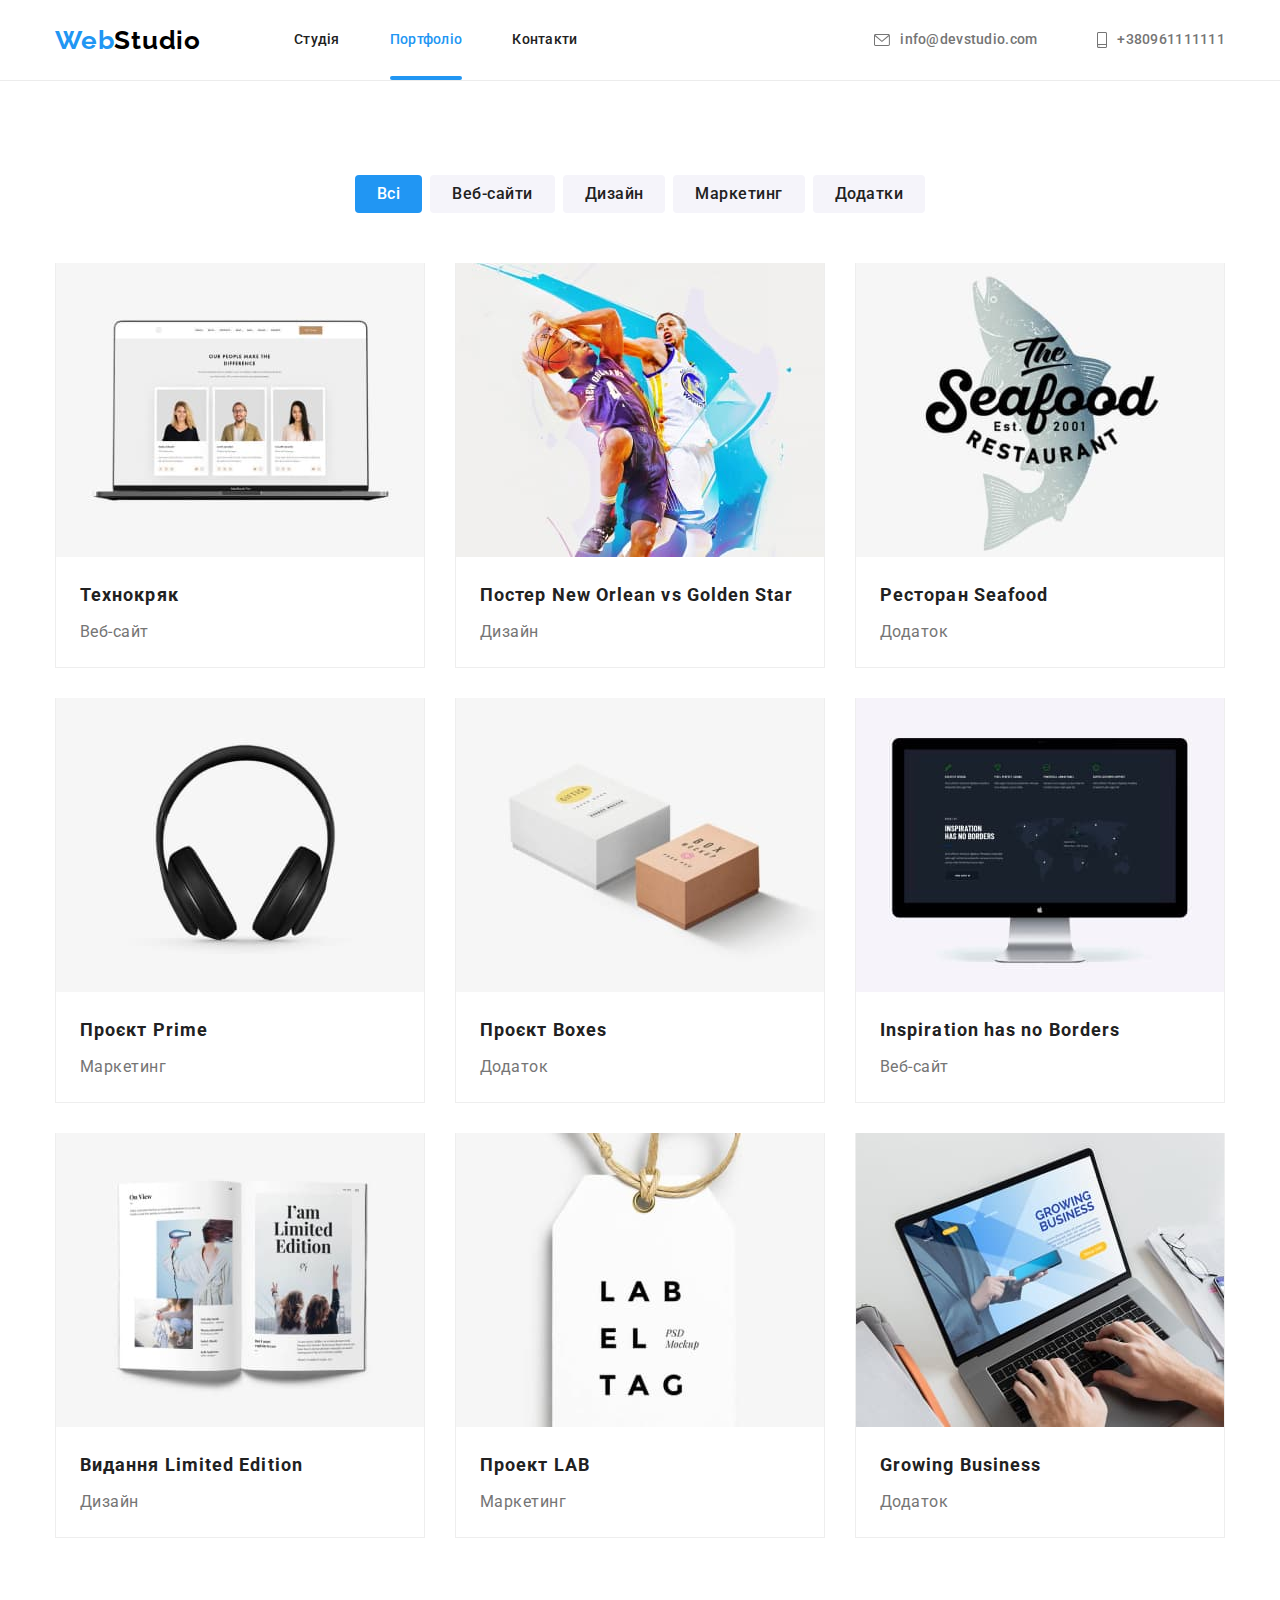
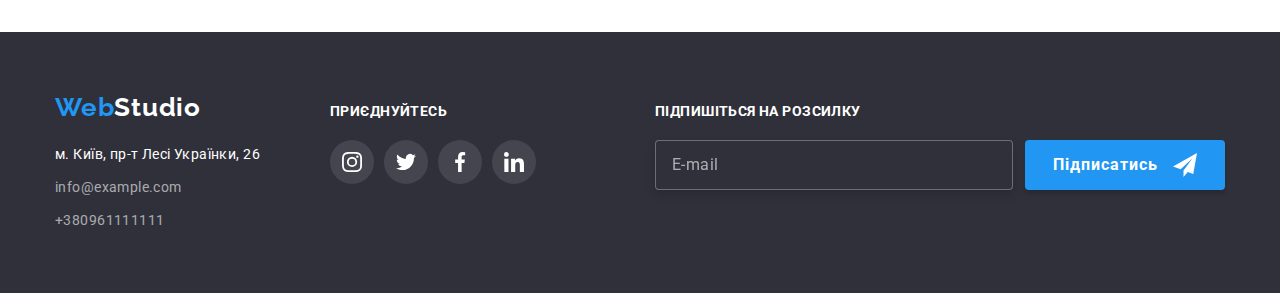
==== commit 3510bb28: "працює але ругається" ====
--- a/portfolio.html
+++ b/portfolio.html
@@ -21,6 +21,37 @@
 	<body>
 		<header class="header">
 			<div class="container">
+				<div class="mobile-menu is-hidden" mobile-modal>
+					<button type="button" class="mobile-menu__button" mobile-modal-close>
+						<svg width="18.67px" height="18.67px">
+							<use href="./images/icons.svg#icon-close-mob"></use>
+						</svg>
+					</button>
+					<ul class="mobile-list list">
+						<li class="mobile-list__text"><a href="./index.html" class="mobile-list__item link">Студія</a> </li>
+						<li class="mobile-list__text"><a href="./portfolio.html" class="mobile-list__item link">Портфоліо</a> </li>
+						<li class="mobile-list__text"><a href="" class="mobile-list__item link">Контакти</a></li>
+						<li class="mobile-list__phone"
+							><a href="tel:+380961111111" class="mobile-list__phone-link link">+380961111111</a></li
+						>
+						<li class="mobile-list__mail"
+							><a href="mailto:info@devstudio.com" class="mobile-list__mail-link link">info@devstudio.com</a></li
+						>
+					</ul>
+					<ul class="mobile-list__social list">
+						<li class="mobile-list__social-text"
+							><a href="" class="mobile-list__social-link link">Instagram</a><span class="mobile-list__border"></span>
+						</li>
+						<li class="mobile-list__social-text">
+							<a href="" class="mobile-list__social-link link">Twitter</a><span class="mobile-list__border"></span>
+						</li>
+						<li class="mobile-list__social-text">
+							<a href="" class="mobile-list__social-link link">Facebook</a><span class="mobile-list__border"></span>
+						</li>
+						<li class="mobile-list__social-text"> <a href="" class="mobile-list__social-link link">LinkedIn</a> </li>
+					</ul>
+				</div>
+
 				<div class="header__container">
 					<nav class="navigation">
 						<a lang="en" href="./index.html" class="link navigation__logo"
@@ -49,6 +80,11 @@
 						</li>
 					</ul>
 				</div>
+				<button type="button" class="mobile-menu__button-open" mobile-modal-open>
+					<svg width="24px" height="16px">
+						<use href="./images/icons.svg#icon-menu-mob"></use>
+					</svg>
+				</button>
 			</div>
 		</header>
 		<main>
@@ -374,5 +410,6 @@
 				</div>
 			</div>
 		</footer>
+		<script src="./js/mobile-menu.js"></script>
 	</body>
 </html>
--- a/css/main.min.css
+++ b/css/main.min.css
@@ -1 +1 @@
-html{box-sizing:border-box}*,::before,::after{box-sizing:inherit}h1,h2,h3,h4,h5,h6,p,ul,ol{margin:0;padding:0}img{display:block;max-width:100%;height:auto}.list{list-style:none}.link{text-decoration:none}.container{width:100%;padding-left:15px;padding-right:15px;margin-left:auto;margin-right:auto}@media screen and (min-width: 480px){.container{max-width:480px}}@media screen and (min-width: 768px){.container{max-width:768px}}@media screen and (min-width: 1200px){.container{max-width:1200px}}.section{padding-top:60px;padding-bottom:60px}@media screen and (min-width: 1200px){.section{padding-top:94px;padding-bottom:94px}}.about__head,.team__head,.clients__head{text-align:center;margin-bottom:50px;font-weight:700;font-size:28px;line-height:1.18;letter-spacing:.03em;color:var(--title-text-color)}@media screen and (min-width: 1200px){.about__head,.team__head,.clients__head{font-size:36px;line-height:1.17}}:root{--primary-text-color: #757575;--title-text-color: #212121;--white-text-color: #ffffff;--blue-color: #2196f3;--blue-hover-color: #188ce8;--background-back-color: #2f303a;--logo-part2-color: #000000;--footer-color: rgba(255, 255, 255, 0.6);--button-bg-color: #f5f4fa;--team-bg-color: #f5f4fa;--main-bg-color: #f5f5f5;--border-heder-line: #ececec;--border-card-line: #eeeeee;--icon-main-color: #afb1b8;--hero-bg-color: #c4c4c4;--hero-bg-overlay: rgba(47, 48, 58, 0.4);--bgcolor-wedo: rgba(47, 48, 58, 0.8);--timing-function: cubic-bezier(0.4, 0, 0.2, 1);--bgcolor-exampl-overlay: rgba(33, 150, 243, 0.9)}body{font-family:"roboto",sans-serif}.visually-hidden{position:absolute;width:1px;height:1px;margin:-1px;border:0;padding:0;white-space:nowrap;clip-path:inset(100%);clip:rect(0 0 0 0);overflow:hidden}.header{background-color:var(--white-text-color);border-bottom:1px solid var(--border-heder-line)}.header__container,.navigation{display:flex;align-items:center}.navigation__logo{margin-right:93px}.navigation__logo-part1,.navigation__logo-part2,.navigation__logo-part3{font-family:"Raleway";font-style:normal;font-weight:700;font-size:26px;line-height:1.19;letter-spacing:.03em}.navigation__logo-part1{color:var(--blue-color)}.navigation__logo-part2{color:var(--logo-part2-color)}.site-nav__link{display:block;position:relative;padding-top:32px;padding-bottom:32px;font-weight:500;font-size:14px;line-height:1.14;letter-spacing:.02em;color:var(--title-text-color);transition:color 250ms var(--timing-function)}.site-nav__link:hover,.site-nav__link:focus,.site-nav__link:active{color:var(--blue-color)}.site-nav{display:flex}.site-nav .current{color:var(--blue-color)}.site-nav .current::after{content:"";position:absolute;left:0;bottom:0;display:block;width:100%;height:4px;border-radius:2px;background-color:var(--blue-color)}.site-nav__item:not(:last-child){margin-right:50px}.site-adress{display:flex;margin-left:auto;justify-content:center;align-items:center;color:var(--primary-text-color)}.site-adress__item{display:flex;padding-top:32px;padding-bottom:32px;justify-content:center;align-items:center}.site-adress__item .mail{padding-top:32px;padding-bottom:32px}.site-adress__item:not(:last-child){margin-right:50px}.site-adress__item:focus,.site-adress__item:hover,.site-adress__item:active{color:var(--blue-color);cursor:pointer}.site-adress__icon{display:flex;margin-right:10px;justify-content:center;align-items:center;fill:currentColor;transition:color 250ms var(--timing-function)}.site-adress__link{font-weight:500;font-size:14px;line-height:1.14;letter-spacing:.02em;color:var(--primary-text-color);transition:color 250ms var(--timing-function)}.site-adress__item:focus .site-adress__link,.site-adress__item:hover .site-adress__link,.site-adress__item:active .site-adress__link{color:var(--blue-color);cursor:pointer}.hero{background-color:var(--hero-bg-color);background-image:linear-gradient(var(--hero-bg-overlay), var(--hero-bg-overlay)),url(../images/hero-bg-mob.jpg);background-repeat:no-repeat;background-position:center;max-width:480px;padding:118px 0px;margin:auto;text-align:center}@media(min-device-pixel-ratio: 2),(min-resolution: 192dpi),(min-resolution: 2dppx){.hero{background-image:linear-gradient(var(--hero-bg-overlay), var(--hero-bg-overlay)),url(../images/hero-bg-mob-x2.jpg)}}@media screen and (min-width: 768px){.hero{max-width:768px;background-image:linear-gradient(var(--hero-bg-overlay), var(--hero-bg-overlay)),url(../images/hero-bg-tablet.jpg)}}@media screen and (min-width: 768px)and (min-device-pixel-ratio: 2),screen and (min-width: 768px)and (min-resolution: 192dpi),screen and (min-width: 768px)and (min-resolution: 2dppx){.hero{background-image:linear-gradient(var(--hero-bg-overlay), var(--hero-bg-overlay)),url(../images/hero-bg-tablet-x2.jpg)}}@media screen and (min-width: 1200px){.hero{max-width:1600px;padding:200px 0px;background-image:linear-gradient(var(--hero-bg-overlay), var(--hero-bg-overlay)),url(../images/hero-bg.jpg)}}@media screen and (min-width: 1200px)and (min-device-pixel-ratio: 2),screen and (min-width: 1200px)and (min-resolution: 192dpi),screen and (min-width: 1200px)and (min-resolution: 2dppx){.hero{background-image:linear-gradient(var(--hero-bg-overlay), var(--hero-bg-overlay)),url(../images/hero-bg-x2.jpg)}}.hero__title{padding:0px 45px;margin-bottom:30px;text-align:center;font-weight:900;font-size:26px;line-height:1.62;letter-spacing:.06em;text-transform:uppercase;color:var(--white-text-color)}@media screen and (min-width: 768px){.hero__title{padding:0px 189px}}@media screen and (min-width: 1200px){.hero__title{padding:0px 252px;font-size:44px;line-height:1.36}}.hero__button{padding:10px 24px;font-family:"Roboto";font-weight:700;font-size:16px;line-height:1.88;align-items:center;letter-spacing:.06em;color:var(--white-text-color);background-color:var(--blue-color);box-shadow:0px 4px 4px rgba(0,0,0,.15);border-radius:4px;border:none;transition:background-color 250ms var(--timing-function)}.hero__button:hover,.hero__button:focus{background-color:var(--blue-hover-color);cursor:pointer}@media screen and (min-width: 1200px){.hero__button{padding:10px 32px}}@media screen and (min-width: 1200px){.benefits{padding-bottom:0}}.benefits__list{display:flex;flex-wrap:wrap;gap:30px}@media screen and (min-width: 480px){.benefits__list{max-width:480px}}@media screen and (min-width: 768px){.benefits__list{max-width:768px}}@media screen and (min-width: 1200px){.benefits__list{max-width:1200px}}@media screen and (min-width: 480px){.benefits__item{max-width:450px}}@media screen and (min-width: 768px){.benefits__item{max-width:354px}}@media screen and (min-width: 1200px){.benefits__item{max-width:270px}}.benefits__blok{background-color:var(--button-bg-color);border-radius:4px;margin-bottom:30px;height:120px;display:flex;justify-content:center;align-items:center}.benefits__title{margin-bottom:10px;font-weight:700;font-size:14px;line-height:1.14;letter-spacing:.03em;text-transform:uppercase;color:var(--title-text-color);text-align:center}@media screen and (min-width: 768px){.benefits__title{text-align:left}}.benefits__text{font-weight:400;font-size:14px;line-height:1.71;letter-spacing:.03em;color:var(--primary-text-color)}.about{display:none}@media screen and (min-width: 1200px){.about{display:flex}}.about__list{display:flex;gap:30px}.about__card{position:relative}.about__title{display:flex;justify-content:center;align-items:center;position:absolute;width:370px;height:70px;left:0;bottom:0;background-color:var(--bgcolor-wedo);font-weight:700;font-size:14px;line-height:1.14;text-align:center;margin:0;letter-spacing:.03em;text-transform:uppercase;color:var(--white-text-color)}.team{background-color:var(--team-bg-color)}.team__list{display:flex;flex-wrap:wrap;gap:30px;text-align:center}@media screen and (min-width: 480px){.team__list{max-width:480px}}@media screen and (min-width: 768px){.team__list{max-width:768px}}@media screen and (min-width: 1200px){.team__list{max-width:1200px}}.team__card{box-shadow:0px 1px 3px rgba(0,0,0,.12),0px 1px 1px rgba(0,0,0,.14),0px 2px 1px rgba(0,0,0,.2);border-radius:0px 0px 4px 4px;background-color:var(--white-text-color)}@media screen and (min-width: 480px){.team__card{max-width:450px;height:622px}}@media screen and (min-width: 768px){.team__card{max-width:354px;height:536px}}@media screen and (min-width: 1200px){.team__card{max-width:270px;height:428px}}.team__name{margin-top:30px;margin-bottom:10px;font-weight:500;font-size:16px;line-height:1.19;letter-spacing:.03em;color:var(--title-text-color)}.team__job{margin-bottom:16px;font-weight:400;font-size:16px;line-height:1.19;letter-spacing:.03em;color:var(--primary-text-color)}.social{display:flex;justify-content:center;gap:10px;margin-bottom:30px}.social__link{width:44px;height:44px;border-radius:50%;display:flex;justify-content:center;align-items:center;fill:var(--icon-main-color);transition:background-color 250ms var(--timing-function),fill 250ms var(--timing-function)}.social__link:hover,.social__link:focus,.social__link:active{background-color:var(--blue-color)}.social__link:hover .social__icon,.social__link:focus .social__icon,.social__link:active .social__icon{fill:var(--white-text-color)}.clients__list{display:flex;flex-wrap:wrap;justify-content:center;gap:30px}@media screen and (min-width: 480px){.clients__list{max-width:480px}}@media screen and (min-width: 768px){.clients__list{max-width:768px}}@media screen and (min-width: 1200px){.clients__list{max-width:1200px}}.client__link{display:flex;justify-content:center;align-items:center;height:92px;width:210px;fill:var(--icon-main-color);border:1px solid var(--icon-main-color);border-radius:4px;transition:fill 250ms var(--timing-function),border-color 250ms var(--timing-function)}.client__link:hover,.client__link:focus{fill:var(--blue-color);border-color:var(--blue-color);cursor:pointer}@media screen and (min-width: 768px){.client__link{width:226px}}@media screen and (min-width: 1200px){.client__link{width:170px}}.examples__buttons{display:flex;flex-wrap:wrap;margin:auto;justify-content:flex-start;gap:8px;margin-bottom:50px;border:none;border-radius:4px}@media screen and (min-width: 768px){.examples__buttons{justify-content:center}}@media screen and (min-width: 1200px){.examples__buttons{justify-content:center}}.examples__button{font-family:inherit;font-weight:500;font-size:16px;line-height:1.62;text-align:center;letter-spacing:.03em;color:var(--title-text-color);background-color:var(--button-bg-color);border-radius:4px;border:none;transition:background-color 250ms var(--timing-function),color 250ms var(--timing-function),box-shadow 250ms var(--timing-function);padding:6px 22px}.examples__button:hover,.examples__button:focus,.examples__button:active{color:var(--white-text-color);background-color:var(--blue-color);cursor:pointer;box-shadow:0px 3px 1px rgba(0,0,0,.1),0px 1px 2px rgba(0,0,0,.08),0px 2px 2px rgba(0,0,0,.12)}.examples__button-blue{color:var(--white-text-color);background-color:var(--blue-color)}.examples__list{display:flex;flex-wrap:wrap;gap:30px}@media screen and (min-width: 480px){.examples__list{max-width:480px}}@media screen and (min-width: 768px){.examples__list{max-width:768px}}@media screen and (min-width: 1200px){.examples__list{max-width:1200px}}.examples__element{border-left:1px solid var(--border-card-line);border-right:1px solid var(--border-card-line);border-bottom:1px solid var(--border-card-line)}.examples__element:hover,.examples__element:focus{box-shadow:0px 1px 1px rgba(0,0,0,.12),0px 4px 4px rgba(0,0,0,.06),1px 4px 6px rgba(0,0,0,.16)}@media screen and (min-width: 480px){.examples__element{max-width:450px}}@media screen and (min-width: 768px){.examples__element{max-width:354px}}@media screen and (min-width: 1200px){.examples__element{max-width:370px}}.examples__link{display:block;text-decoration:none}.examples__card{padding:20px 24px}.examples__overflow{position:relative;overflow:hidden}.examples__overlay{display:block;position:absolute;left:0;top:0;width:100%;height:100%;padding:63px 24px;font-size:18px;line-height:1.56;letter-spacing:.03em;color:var(--white-text-color);background-color:var(--bgcolor-exampl-overlay);transform:translateY(100%);opacity:0;transition:transform 250ms var(--timing-function),opacity 250ms var(--timing-function);overflow:auto}.examples__link:hover .examples__overlay,.examples__link:focus .examples__overlay{transform:translateY(0%);opacity:1}.examples__name{font-weight:700;font-size:18px;line-height:2;letter-spacing:.06em;color:var(--title-text-color);margin-bottom:4px}.examples__type{font-weight:400;font-size:16px;line-height:1.88;letter-spacing:.03em;color:var(--primary-text-color)}.footer{background-color:var(--background-back-color);padding:60px 0px;text-align:center}@media screen and (min-width: 1200px){.footer{text-align:left}}@media screen and (min-width: 768px){.footer__tablet{display:flex;align-items:baseline;gap:165px;margin-bottom:60px;margin-top:0px}}@media screen and (min-width: 1200px){.footer__tablet{gap:0px;margin-bottom:0px}}.footer__blocks{display:flex;flex-direction:column;align-items:center}@media screen and (min-width: 1200px){.footer__blocks{align-items:baseline}}@media screen and (min-width: 1200px){.footer__blocks{flex-direction:row}}@media screen and (min-width: 1200px){.footer__nav{margin-right:70px}}.footer__nav-list:not(:last-child){margin-bottom:8px}@media screen and (min-width: 1200px){.footer__nav-list:not(:last-child){margin-bottom:9px}}@media screen and (min-width: 1200px){.footer__join{margin-left:auto}}.navigation__logo-footer{margin-bottom:20px}.navigation__logo-part3{color:var(--white-text-color)}.city__adress{font-style:normal;font-weight:400;font-size:14px;line-height:1.71;letter-spacing:.03em;color:var(--white-text-color);transition:color 250ms var(--timing-function)}.city__adress:hover,.city__adress:focus,.city__adress:active{color:var(--blue-color)}.footer__contacts{font-style:normal;font-weight:400;font-size:14px;line-height:1.71;letter-spacing:.03em;color:var(--footer-color);transition:color 250ms var(--timing-function)}.footer__contacts:hover,.footer__contacts:focus,.footer__contacts:active{color:var(--blue-color)}.footer__button{width:200px;height:50px;margin-top:20px;font-weight:700;font-size:16px;line-height:1.88;text-align:center;letter-spacing:.06em;color:var(--white-text-color);background:var(--blue-color);box-shadow:0px 4px 4px rgba(0,0,0,.15);border-radius:4px;border:none;padding:0;outline:none}@media screen and (min-width: 1200px){.footer__button{margin-top:0px}}.footer__email{display:flex;flex-direction:column;align-items:center}@media screen and (min-width: 1200px){.footer__email{flex-direction:row}}.footer__email-input{width:290px;height:50px;margin:0px;padding:0;outline:none;border:1px solid rgba(255,255,255,.3);filter:drop-shadow(0px 4px 4px rgba(0, 0, 0, 0.15));border-radius:4px;background:var(--background-back-color);color:var(--white-text-color)}@media screen and (min-width: 480px){.footer__email-input{width:450px}}@media screen and (min-width: 1200px){.footer__email-input{width:358px;margin-right:12px}}.footer__email input{padding-left:16px;font-weight:400;font-size:16px;line-height:21.25;align-items:center;letter-spacing:.03em;color:var(--white-text-color)}.footer__email input::placeholder{font-weight:400;font-size:16px;line-height:21.25;align-items:center;letter-spacing:.03em;color:rgba(255,255,255,.6)}.footer__button-icon{display:flex;position:relative;margin:10px 28px;width:144px;height:30px;border:none;align-items:center}.footer__icon{position:absolute;top:o;right:0;fill:var(--white-text-color)}.footer__list{display:flex;gap:10px}.footer__title{margin-bottom:20px;font-weight:700;font-size:14px;line-height:1.14;letter-spacing:.03em;text-transform:uppercase;color:var(--white-text-color)}.footer__social{margin:60px 0px}@media screen and (min-width: 768px){.footer__social{margin:0}}@media screen and (min-width: 1200px){.footer__social{margin:0}}.footer__social-item{width:44px;height:44px;border-radius:50%;background:rgba(255,255,255,.1)}.footer__social-link{fill:var(--white-text-color);display:flex;justify-content:center;align-items:center;width:100%;height:100%;border-radius:50%;transition:background-color 250ms var(--timing-function)}.footer__social-link:hover,.footer__social-link:focus,.footer__social-link:active{background-color:var(--blue-color)}.backdrop{position:fixed;width:100%;height:100%;top:0;background-color:rgba(0,0,0,.2);transition:opacity 250ms var(--timing-function),visibility 250ms var(--timing-function)}.is-hidden{opacity:0;visibility:hidden;pointer-events:none}.is-hidden .modal{transform:translate(-50%, -50%) scale(0.5)}.modal{min-width:350px;padding:40px;background-color:var(--white-text-color);box-shadow:0px 1px 3px rgba(0,0,0,.12),0px 1px 1px rgba(0,0,0,.14),0px 2px 1px rgba(0,0,0,.2);border-radius:4px;position:absolute;top:50%;left:50%;transform:translate(-50%, -50%) scale(1) rotate(360deg);transition:transform 500ms var(--timing-function)}@media screen and (min-width: 480px){.modal{width:450px;height:609px}}@media screen and (min-width: 768px){.modal{width:450px;height:609px}}@media screen and (min-width: 1200px){.modal{width:528px;height:581px}}.modal__close{position:absolute;top:8px;right:8px;height:30px;width:30px;border-radius:50%;border:1px solid rgba(0,0,0,.1);background-color:var(--white-text-color)}.modal__close-icon{fill:var(--logo-part2-color);display:flex;justify-content:center;align-items:center;width:100%;height:100%}.modal__title{text-align:center;margin-bottom:12px;font-weight:700;font-size:20px;line-height:1.15;letter-spacing:.03em;color:var(--title-text-color)}.modal__form{margin-bottom:20px}@media screen and (min-width: 1200px){.modal__form{width:448px}}.modal__field{display:flex;flex-direction:column;font-weight:400;font-size:12px;line-height:1.17;letter-spacing:.01em;color:var(--primary-text-color);outline:none;margin-bottom:10px}.modal__field input{height:40px;border:1px solid rgba(33,33,33,.2);border-radius:4px;padding-left:42px;outline-style:none}.modal__field label{margin-bottom:4px}.modal__field textarea{border:1px solid rgba(33,33,33,.2);border-radius:4px;height:120px;padding:12px 16px;outline:none;resize:none}.modal__field:hover input,.modal__field:hover .modal__icon{border-color:var(--blue-color);fill:var(--blue-color)}.modal__field:hover textarea,.modal__field textarea:focus{border-color:var(--blue-color)}.modal__icon-position{position:relative;display:flex;flex-direction:column}.modal__icon-position input:focus,.modal__icon-position input:focus+.modal__icon{border-color:var(--blue-color);fill:var(--blue-color)}.modal__icon{position:absolute;left:21px;top:50%;transform:translate(-50%, -50%);fill:var(--title-text-color)}.modal__link{font-weight:400;font-size:14px;line-height:1.71;letter-spacing:.03em;text-decoration-line:underline;color:var(--blue-color)}.modal__text{display:flex;align-items:center;justify-content:center;color:var(--primary-text-color);font-weight:400;font-size:12px;line-height:1.17;letter-spacing:.03em}.modal__text input{position:absolute;width:1px;height:1px;margin:-1px;border:0;padding:0;white-space:nowrap;clip-path:inset(100%);clip:rect(0 0 0 0);overflow:hidden}@media screen and (min-width: 1200px){.modal__text{font-size:14px;line-height:1.71}}.modal__agree-icon{display:flex;align-items:center;justify-content:center;margin-right:7px;width:16px;height:15px;fill:var(--white-text-color);border-radius:2px;border:solid 2px var(--background-back-color)}.modal__checkbox:checked+.modal__agree-icon{background-size:contain;background-origin:border-box;background-color:var(--blue-color);border-color:var(--blue-color);fill:var(--white-text-color);border-radius:2px}.modal__button{text-align:center;margin-top:30px;width:200px;height:50px;font-weight:700;font-size:16px;line-height:1.88;letter-spacing:.06em;color:var(--white-text-color);background:var(--blue-color);box-shadow:0px 4px 4px rgba(0,0,0,.15);border-radius:4px;border:none;padding:0;outline:none}.modal__button:hover{background-color:var(--blue-hover-color)}.modal__button-center{display:flex;justify-content:center}/*# sourceMappingURL=main.min.css.map */+html{box-sizing:border-box}*,::before,::after{box-sizing:inherit}h1,h2,h3,h4,h5,h6,p,ul,ol{margin:0;padding:0}img{display:block}.list{list-style:none}.link{text-decoration:none}.container{width:100%;padding-left:15px;padding-right:15px;margin-left:auto;margin-right:auto}@media screen and (min-width: 480px){.container{max-width:480px}}@media screen and (min-width: 768px){.container{max-width:768px}}@media screen and (min-width: 1200px){.container{max-width:1200px}}.section{padding-top:60px;padding-bottom:60px}@media screen and (min-width: 1200px){.section{padding-top:94px;padding-bottom:94px}}.about__head,.team__head,.clients__head{text-align:center;margin-bottom:50px;font-weight:700;font-size:28px;line-height:1.18;letter-spacing:.03em;color:var(--title-text-color)}@media screen and (min-width: 1200px){.about__head,.team__head,.clients__head{font-size:36px;line-height:1.17}}:root{--primary-text-color: #757575;--title-text-color: #212121;--white-text-color: #ffffff;--blue-color: #2196f3;--blue-hover-color: #188ce8;--background-back-color: #2f303a;--logo-part2-color: #000000;--footer-color: rgba(255, 255, 255, 0.6);--button-bg-color: #f5f4fa;--team-bg-color: #f5f4fa;--main-bg-color: #f5f5f5;--border-heder-line: #ececec;--border-card-line: #eeeeee;--icon-main-color: #afb1b8;--hero-bg-color: #c4c4c4;--hero-bg-overlay: rgba(47, 48, 58, 0.4);--bgcolor-wedo: rgba(47, 48, 58, 0.8);--timing-function: cubic-bezier(0.4, 0, 0.2, 1);--bgcolor-exampl-overlay: rgba(33, 150, 243, 0.9)}body{font-family:"roboto",sans-serif}.visually-hidden{position:absolute;width:1px;height:1px;margin:-1px;border:0;padding:0;white-space:nowrap;clip-path:inset(100%);clip:rect(0 0 0 0);overflow:hidden}.header{background-color:var(--white-text-color);border-bottom:1px solid var(--border-heder-line);position:relative}.header__container,.navigation{display:flex;align-items:center}.navigation__logo{padding:16px 0px}@media screen and (min-width: 768px){.navigation__logo{margin-right:88px;padding:0px}}@media screen and (min-width: 1200px){.navigation__logo{margin-right:93px}}.navigation__logo-part1,.navigation__logo-part2,.navigation__logo-part3{font-family:"Raleway";font-style:normal;font-weight:700;font-size:26px;line-height:1.19;letter-spacing:.03em}.navigation__logo-part1{color:var(--blue-color)}.navigation__logo-part2{color:var(--logo-part2-color)}.site-nav__link{display:none}@media screen and (min-width: 768px){.site-nav__link{display:block;position:relative;padding-top:32px;padding-bottom:32px;font-weight:500;font-size:14px;line-height:1.14;letter-spacing:.02em;color:var(--title-text-color);transition:color 250ms var(--timing-function)}.site-nav__link:hover,.site-nav__link:focus,.site-nav__link:active{color:var(--blue-color)}}.site-nav{display:flex}.site-nav .current{color:var(--blue-color)}.site-nav .current::after{content:"";position:absolute;left:0;bottom:0;display:block;width:100%;height:4px;border-radius:2px;background-color:var(--blue-color)}.site-nav__item:not(:last-child){margin-right:50px}.site-adress{display:none}@media screen and (min-width: 768px){.site-adress{display:flex;flex-direction:column;margin-left:auto;justify-content:center;align-items:flex-start;gap:10px;color:var(--primary-text-color)}}@media screen and (min-width: 1200px){.site-adress{flex-direction:row;align-items:center}}.site-adress__item{display:flex;justify-content:center;align-items:center}@media screen and (min-width: 1200px){.site-adress__item{padding-top:32px;padding-bottom:32px}.site-adress__item .mail{padding-top:32px;padding-bottom:32px}.site-adress__item:not(:last-child){margin-right:50px}.site-adress__item:focus,.site-adress__item:hover,.site-adress__item:active{color:var(--blue-color);cursor:pointer}}.site-adress__icon{display:flex;margin-right:10px;justify-content:center;align-items:center;fill:currentColor;transition:color 250ms var(--timing-function)}.site-adress__link{font-weight:500;font-size:14px;line-height:1.14;letter-spacing:.02em;color:var(--primary-text-color);transition:color 250ms var(--timing-function)}@media screen and (min-width: 1200px){.site-adress__item:focus .site-adress__link,.site-adress__item:hover .site-adress__link,.site-adress__item:active .site-adress__link{color:var(--blue-color);cursor:pointer}}.mobile-menu__button-open{position:absolute;background-color:inherit;display:flex;align-items:center;justify-content:center;top:10px;right:10px;width:40px;height:40px;border:none}@media screen and (min-width: 768px){.mobile-menu__button-open{display:none}}.hero{background-color:var(--hero-bg-color);background-image:linear-gradient(var(--hero-bg-overlay), var(--hero-bg-overlay)),url(../images/hero-bg-mob.jpg);background-repeat:no-repeat;background-position:center;max-width:480px;padding:118px 0px;margin:auto;text-align:center}@media(min-device-pixel-ratio: 2),(min-resolution: 192dpi),(min-resolution: 2dppx){.hero{background-image:linear-gradient(var(--hero-bg-overlay), var(--hero-bg-overlay)),url(../images/hero-bg-mob-x2.jpg)}}@media screen and (min-width: 768px){.hero{max-width:768px;background-image:linear-gradient(var(--hero-bg-overlay), var(--hero-bg-overlay)),url(../images/hero-bg-tablet.jpg)}}@media screen and (min-width: 768px)and (min-device-pixel-ratio: 2),screen and (min-width: 768px)and (min-resolution: 192dpi),screen and (min-width: 768px)and (min-resolution: 2dppx){.hero{background-image:linear-gradient(var(--hero-bg-overlay), var(--hero-bg-overlay)),url(../images/hero-bg-tablet-x2.jpg)}}@media screen and (min-width: 1200px){.hero{max-width:1600px;padding:200px 0px;background-image:linear-gradient(var(--hero-bg-overlay), var(--hero-bg-overlay)),url(../images/hero-bg.jpg)}}@media screen and (min-width: 1200px)and (min-device-pixel-ratio: 2),screen and (min-width: 1200px)and (min-resolution: 192dpi),screen and (min-width: 1200px)and (min-resolution: 2dppx){.hero{background-image:linear-gradient(var(--hero-bg-overlay), var(--hero-bg-overlay)),url(../images/hero-bg-x2.jpg)}}.hero__title{padding:0px 45px;margin-bottom:30px;text-align:center;font-weight:900;font-size:26px;line-height:1.62;letter-spacing:.06em;text-transform:uppercase;color:var(--white-text-color)}@media screen and (min-width: 768px){.hero__title{padding:0px 189px}}@media screen and (min-width: 1200px){.hero__title{padding:0px 252px;font-size:44px;line-height:1.36}}.hero__button{padding:10px 24px;font-family:"Roboto";font-weight:700;font-size:16px;line-height:1.88;align-items:center;letter-spacing:.06em;color:var(--white-text-color);background-color:var(--blue-color);box-shadow:0px 4px 4px rgba(0,0,0,.15);border-radius:4px;border:none;transition:background-color 250ms var(--timing-function)}.hero__button:hover,.hero__button:focus{background-color:var(--blue-hover-color);cursor:pointer}@media screen and (min-width: 1200px){.hero__button{padding:10px 32px}}@media screen and (min-width: 1200px){.benefits{padding-bottom:0}}.benefits__list{display:flex;flex-wrap:wrap;gap:30px}@media screen and (min-width: 480px){.benefits__list{max-width:480px}}@media screen and (min-width: 768px){.benefits__list{max-width:768px}}@media screen and (min-width: 1200px){.benefits__list{max-width:1200px}}@media screen and (min-width: 480px){.benefits__item{max-width:450px}}@media screen and (min-width: 768px){.benefits__item{max-width:354px}}@media screen and (min-width: 1200px){.benefits__item{max-width:270px}}.benefits__blok{background-color:var(--button-bg-color);border-radius:4px;margin-bottom:30px;height:120px;display:flex;justify-content:center;align-items:center}.benefits__title{margin-bottom:10px;font-weight:700;font-size:14px;line-height:1.14;letter-spacing:.03em;text-transform:uppercase;color:var(--title-text-color);text-align:center}@media screen and (min-width: 768px){.benefits__title{text-align:left}}.benefits__text{font-weight:400;font-size:14px;line-height:1.71;letter-spacing:.03em;color:var(--primary-text-color)}.about{display:none}@media screen and (min-width: 1200px){.about{display:flex}}.about__list{display:flex;gap:30px}.about__card{position:relative}.about__title{display:flex;justify-content:center;align-items:center;position:absolute;width:370px;height:70px;left:0;bottom:0;background-color:var(--bgcolor-wedo);font-weight:700;font-size:14px;line-height:1.14;text-align:center;margin:0;letter-spacing:.03em;text-transform:uppercase;color:var(--white-text-color)}.team{background-color:var(--team-bg-color)}.team__list{display:flex;flex-wrap:wrap;gap:30px;text-align:center}@media screen and (min-width: 480px){.team__list{max-width:480px}}@media screen and (min-width: 768px){.team__list{max-width:768px}}@media screen and (min-width: 1200px){.team__list{max-width:1200px}}.team__card{box-shadow:0px 1px 3px rgba(0,0,0,.12),0px 1px 1px rgba(0,0,0,.14),0px 2px 1px rgba(0,0,0,.2);border-radius:0px 0px 4px 4px;background-color:var(--white-text-color)}@media screen and (min-width: 480px){.team__card{max-width:450px}}@media screen and (min-width: 768px){.team__card{max-width:354px}}@media screen and (min-width: 1200px){.team__card{max-width:270px}}.team__name{margin-top:30px;margin-bottom:10px;font-weight:500;font-size:16px;line-height:1.19;letter-spacing:.03em;color:var(--title-text-color)}.team__job{margin-bottom:16px;font-weight:400;font-size:16px;line-height:1.19;letter-spacing:.03em;color:var(--primary-text-color)}.social{display:flex;justify-content:center;gap:10px;margin-bottom:30px}.social__link{width:44px;height:44px;border-radius:50%;display:flex;justify-content:center;align-items:center;fill:var(--icon-main-color);transition:background-color 250ms var(--timing-function),fill 250ms var(--timing-function)}.social__link:hover,.social__link:focus,.social__link:active{background-color:var(--blue-color)}.social__link:hover .social__icon,.social__link:focus .social__icon,.social__link:active .social__icon{fill:var(--white-text-color)}.clients__list{display:flex;flex-wrap:wrap;justify-content:center;gap:30px}@media screen and (min-width: 480px){.clients__list{max-width:480px}}@media screen and (min-width: 768px){.clients__list{max-width:768px}}@media screen and (min-width: 1200px){.clients__list{max-width:1200px}}.client__link{display:flex;justify-content:center;align-items:center;height:92px;width:210px;fill:var(--icon-main-color);border:1px solid var(--icon-main-color);border-radius:4px;transition:fill 250ms var(--timing-function),border-color 250ms var(--timing-function)}.client__link:hover,.client__link:focus{fill:var(--blue-color);border-color:var(--blue-color);cursor:pointer}@media screen and (min-width: 768px){.client__link{width:226px}}@media screen and (min-width: 1200px){.client__link{width:170px}}.examples__buttons{display:flex;flex-wrap:wrap;margin:auto;justify-content:flex-start;gap:8px;margin-bottom:50px;border:none;border-radius:4px}@media screen and (min-width: 768px){.examples__buttons{justify-content:center}}@media screen and (min-width: 1200px){.examples__buttons{justify-content:center}}.examples__button{font-family:inherit;font-weight:500;font-size:16px;line-height:1.62;text-align:center;letter-spacing:.03em;color:var(--title-text-color);background-color:var(--button-bg-color);border-radius:4px;border:none;transition:background-color 250ms var(--timing-function),color 250ms var(--timing-function),box-shadow 250ms var(--timing-function);padding:6px 22px}.examples__button:hover,.examples__button:focus,.examples__button:active{color:var(--white-text-color);background-color:var(--blue-color);cursor:pointer;box-shadow:0px 3px 1px rgba(0,0,0,.1),0px 1px 2px rgba(0,0,0,.08),0px 2px 2px rgba(0,0,0,.12)}.examples__button-blue{color:var(--white-text-color);background-color:var(--blue-color)}.examples__list{display:flex;flex-wrap:wrap;gap:30px}@media screen and (min-width: 480px){.examples__list{max-width:480px}}@media screen and (min-width: 768px){.examples__list{max-width:768px}}@media screen and (min-width: 1200px){.examples__list{max-width:1200px}}.examples__element{border-left:1px solid var(--border-card-line);border-right:1px solid var(--border-card-line);border-bottom:1px solid var(--border-card-line)}.examples__element:hover,.examples__element:focus{box-shadow:0px 1px 1px rgba(0,0,0,.12),0px 4px 4px rgba(0,0,0,.06),1px 4px 6px rgba(0,0,0,.16)}@media screen and (min-width: 480px){.examples__element{max-width:450px}}@media screen and (min-width: 768px){.examples__element{max-width:354px}}@media screen and (min-width: 1200px){.examples__element{max-width:370px}}.examples__link{display:block;text-decoration:none}.examples__card{padding:20px 24px}.examples__overflow{position:relative;overflow:hidden}.examples__overlay{display:block;position:absolute;left:0;top:0;width:100%;height:100%;padding:63px 24px;font-size:18px;line-height:1.56;letter-spacing:.03em;color:var(--white-text-color);background-color:var(--bgcolor-exampl-overlay);transform:translateY(100%);opacity:0;transition:transform 250ms var(--timing-function),opacity 250ms var(--timing-function);overflow:auto}.examples__link:hover .examples__overlay,.examples__link:focus .examples__overlay{transform:translateY(0%);opacity:1}.examples__name{font-weight:700;font-size:18px;line-height:2;letter-spacing:.06em;color:var(--title-text-color);margin-bottom:4px}.examples__type{font-weight:400;font-size:16px;line-height:1.88;letter-spacing:.03em;color:var(--primary-text-color)}.footer{background-color:var(--background-back-color);padding:60px 0px;text-align:center}@media screen and (min-width: 1200px){.footer{text-align:left}}@media screen and (min-width: 768px){.footer__tablet{display:flex;align-items:baseline;gap:165px;margin-bottom:60px;margin-top:0px}}@media screen and (min-width: 1200px){.footer__tablet{gap:0px;margin-bottom:0px}}.footer__blocks{display:flex;flex-direction:column;align-items:center}@media screen and (min-width: 1200px){.footer__blocks{align-items:baseline}}@media screen and (min-width: 1200px){.footer__blocks{flex-direction:row}}@media screen and (min-width: 1200px){.footer__nav{margin-right:70px}}.footer__nav-list:not(:last-child){margin-bottom:8px}@media screen and (min-width: 1200px){.footer__nav-list:not(:last-child){margin-bottom:9px}}@media screen and (min-width: 1200px){.footer__join{margin-left:auto}}.navigation__logo-footer{margin-bottom:20px}.navigation__logo-part3{color:var(--white-text-color)}.city__adress{font-style:normal;font-weight:400;font-size:14px;line-height:1.71;letter-spacing:.03em;color:var(--white-text-color);transition:color 250ms var(--timing-function)}.city__adress:hover,.city__adress:focus,.city__adress:active{color:var(--blue-color)}.footer__contacts{font-style:normal;font-weight:400;font-size:14px;line-height:1.71;letter-spacing:.03em;color:var(--footer-color);transition:color 250ms var(--timing-function)}.footer__contacts:hover,.footer__contacts:focus,.footer__contacts:active{color:var(--blue-color)}.footer__button{width:200px;height:50px;margin-top:20px;font-weight:700;font-size:16px;line-height:1.88;text-align:center;letter-spacing:.06em;color:var(--white-text-color);background:var(--blue-color);box-shadow:0px 4px 4px rgba(0,0,0,.15);border-radius:4px;border:none;padding:0;outline:none}@media screen and (min-width: 1200px){.footer__button{margin-top:0px}}.footer__email{display:flex;flex-direction:column;align-items:center}@media screen and (min-width: 1200px){.footer__email{flex-direction:row}}.footer__email-input{width:290px;height:50px;margin:0px;padding:0;outline:none;border:1px solid rgba(255,255,255,.3);filter:drop-shadow(0px 4px 4px rgba(0, 0, 0, 0.15));border-radius:4px;background:var(--background-back-color);color:var(--white-text-color)}@media screen and (min-width: 480px){.footer__email-input{width:450px}}@media screen and (min-width: 1200px){.footer__email-input{width:358px;margin-right:12px}}.footer__email input{padding-left:16px;font-weight:400;font-size:16px;line-height:21.25;align-items:center;letter-spacing:.03em;color:var(--white-text-color)}.footer__email input::placeholder{font-weight:400;font-size:16px;line-height:21.25;align-items:center;letter-spacing:.03em;color:rgba(255,255,255,.6)}.footer__button-icon{display:flex;position:relative;margin:10px 28px;width:144px;height:30px;border:none;align-items:center}.footer__icon{position:absolute;top:o;right:0;fill:var(--white-text-color)}.footer__list{display:flex;gap:10px}.footer__title{margin-bottom:20px;font-weight:700;font-size:14px;line-height:1.14;letter-spacing:.03em;text-transform:uppercase;color:var(--white-text-color)}.footer__social{margin:60px 0px}@media screen and (min-width: 768px){.footer__social{margin:0}}@media screen and (min-width: 1200px){.footer__social{margin:0}}.footer__social-item{width:44px;height:44px;border-radius:50%;background:rgba(255,255,255,.1)}.footer__social-link{fill:var(--white-text-color);display:flex;justify-content:center;align-items:center;width:100%;height:100%;border-radius:50%;transition:background-color 250ms var(--timing-function)}.footer__social-link:hover,.footer__social-link:focus,.footer__social-link:active{background-color:var(--blue-color)}.backdrop{position:fixed;width:100%;height:100%;top:0;background-color:rgba(0,0,0,.2);transition:opacity 250ms var(--timing-function),visibility 250ms var(--timing-function)}.is-hidden{opacity:0;visibility:hidden;pointer-events:none}.is-hidden .modal{transform:translate(-50%, -50%) scale(0.5)}.modal{min-width:350px;padding:40px;background-color:var(--white-text-color);box-shadow:0px 1px 3px rgba(0,0,0,.12),0px 1px 1px rgba(0,0,0,.14),0px 2px 1px rgba(0,0,0,.2);border-radius:4px;position:absolute;top:50%;left:50%;transform:translate(-50%, -50%) scale(1) rotate(360deg);transition:transform 500ms var(--timing-function)}@media screen and (min-width: 480px){.modal{width:450px;height:609px}}@media screen and (min-width: 768px){.modal{width:450px;height:609px}}@media screen and (min-width: 1200px){.modal{width:528px;height:581px}}.modal__close{position:absolute;top:8px;right:8px;height:30px;width:30px;border-radius:50%;border:1px solid rgba(0,0,0,.1);background-color:var(--white-text-color)}.modal__close-icon{fill:var(--logo-part2-color);display:flex;justify-content:center;align-items:center;width:100%;height:100%}.modal__title{text-align:center;margin-bottom:12px;font-weight:700;font-size:20px;line-height:1.15;letter-spacing:.03em;color:var(--title-text-color)}.modal__form{margin-bottom:20px}@media screen and (min-width: 1200px){.modal__form{width:448px}}.modal__field{display:flex;flex-direction:column;font-weight:400;font-size:12px;line-height:1.17;letter-spacing:.01em;color:var(--primary-text-color);outline:none;margin-bottom:10px}.modal__field input{height:40px;border:1px solid rgba(33,33,33,.2);border-radius:4px;padding-left:42px;outline-style:none}.modal__field label{margin-bottom:4px}.modal__field textarea{border:1px solid rgba(33,33,33,.2);border-radius:4px;height:120px;padding:12px 16px;outline:none;resize:none}.modal__field:hover input,.modal__field:hover .modal__icon{border-color:var(--blue-color);fill:var(--blue-color)}.modal__field:hover textarea,.modal__field textarea:focus{border-color:var(--blue-color)}.modal__icon-position{position:relative;display:flex;flex-direction:column}.modal__icon-position input:focus,.modal__icon-position input:focus+.modal__icon{border-color:var(--blue-color);fill:var(--blue-color)}.modal__icon{position:absolute;left:21px;top:50%;transform:translate(-50%, -50%);fill:var(--title-text-color)}.modal__link{font-weight:400;font-size:14px;line-height:1.71;letter-spacing:.03em;text-decoration-line:underline;color:var(--blue-color)}.modal__text{display:flex;align-items:center;justify-content:center;color:var(--primary-text-color);font-weight:400;font-size:12px;line-height:1.17;letter-spacing:.03em}.modal__text input{position:absolute;width:1px;height:1px;margin:-1px;border:0;padding:0;white-space:nowrap;clip-path:inset(100%);clip:rect(0 0 0 0);overflow:hidden}@media screen and (min-width: 1200px){.modal__text{font-size:14px;line-height:1.71}}.modal__agree-icon{display:flex;align-items:center;justify-content:center;margin-right:7px;width:16px;height:15px;fill:var(--white-text-color);border-radius:2px;border:solid 2px var(--background-back-color)}.modal__checkbox:checked+.modal__agree-icon{background-size:contain;background-origin:border-box;background-color:var(--blue-color);border-color:var(--blue-color);fill:var(--white-text-color);border-radius:2px}.modal__button{text-align:center;margin-top:30px;width:200px;height:50px;font-weight:700;font-size:16px;line-height:1.88;letter-spacing:.06em;color:var(--white-text-color);background:var(--blue-color);box-shadow:0px 4px 4px rgba(0,0,0,.15);border-radius:4px;border:none;padding:0;outline:none}.modal__button:hover{background-color:var(--blue-hover-color)}.modal__button-center{display:flex;justify-content:center}.mobile-menu{position:absolute;left:0px;right:0px;padding:48px 0px 48px 40px;z-index:99;background:var(--white-text-color);box-shadow:0px 4px 8px rgba(0,0,0,.04),0px 2px 4px rgba(0,0,0,.08),0px 1px 3px rgba(0,0,0,.16)}@media screen and (min-width: 768px){.mobile-menu{display:none}}.mobile-menu__button{position:absolute;background-color:inherit;display:flex;align-items:center;justify-content:center;top:10px;right:10px;width:40px;height:40px;border:none}.mobile-menu__button :hover,.mobile-menu__button :focus,.mobile-menu__button :active{fill:var(--blue-color)}@media screen and (min-width: 768px){.mobile-menu__button{display:none}}.mobile-list__item{font-weight:500;font-size:40px;line-height:1.18;letter-spacing:.02em;color:var(--title-text-color)}.mobile-list__text{margin-bottom:32px}.mobile-list__text :hover,.mobile-list__text :focus,.mobile-list__text :active{color:var(--blue-color)}.mobile-list__phone-link{font-weight:500;font-size:34px;line-height:1.18;letter-spacing:.02em;color:var(--blue-color)}.mobile-list__phone{margin-top:306px;margin-bottom:32px}.mobile-list__mail-link{font-weight:500;font-size:24px;line-height:1.17;letter-spacing:.02em;color:var(--primary-text-color)}.mobile-list__mail{margin-bottom:64px}.mobile-list__mail :hover,.mobile-list__mail :focus,.mobile-list__mail :active{color:var(--blue-color)}.mobile-list__social{display:flex}.mobile-list__social-text{margin-right:10px}.mobile-list__border{border-right:1px solid rgba(33,33,33,.2);margin-left:10px}.mobile-list__social-link{font-weight:500;font-size:12px;line-height:1.22;letter-spacing:.02em;color:var(--blue-color)}@media screen and (min-width: 480px){.mobile-list__social-link{font-size:18px}}/*# sourceMappingURL=main.min.css.map */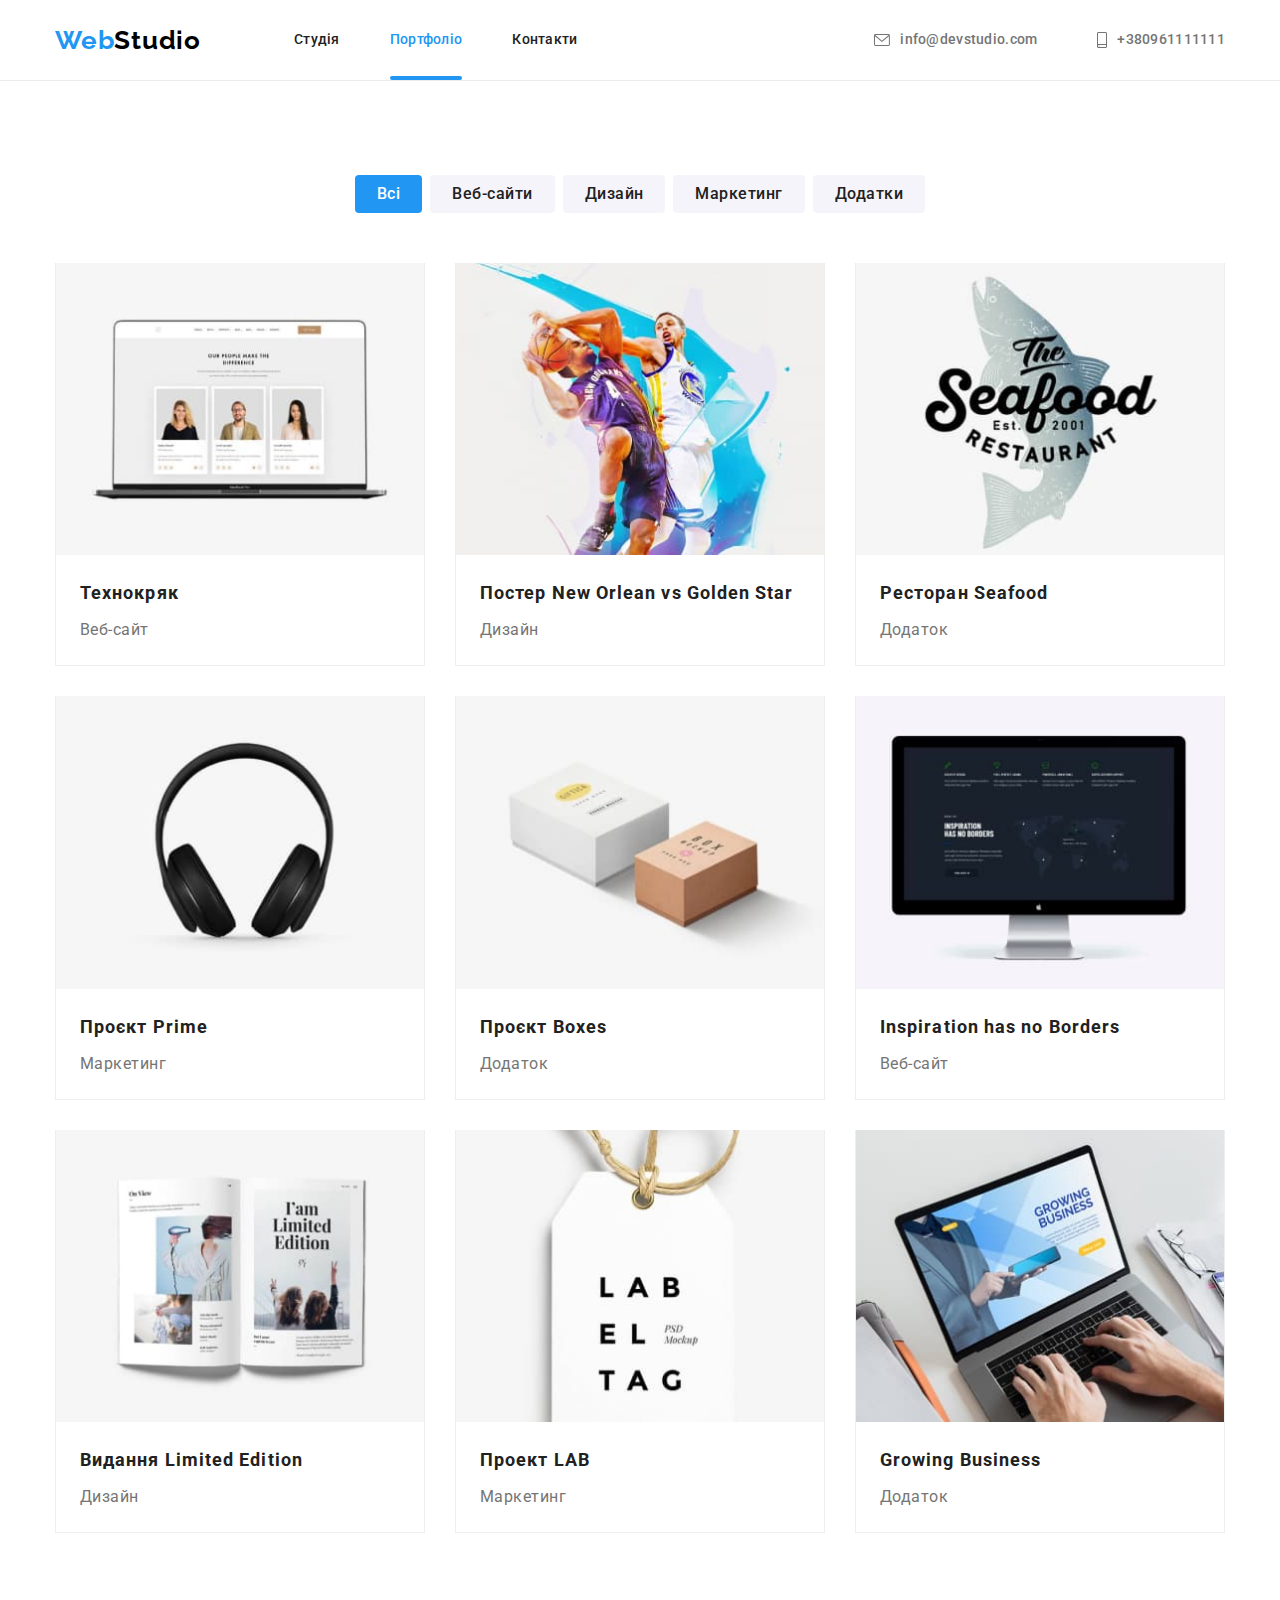
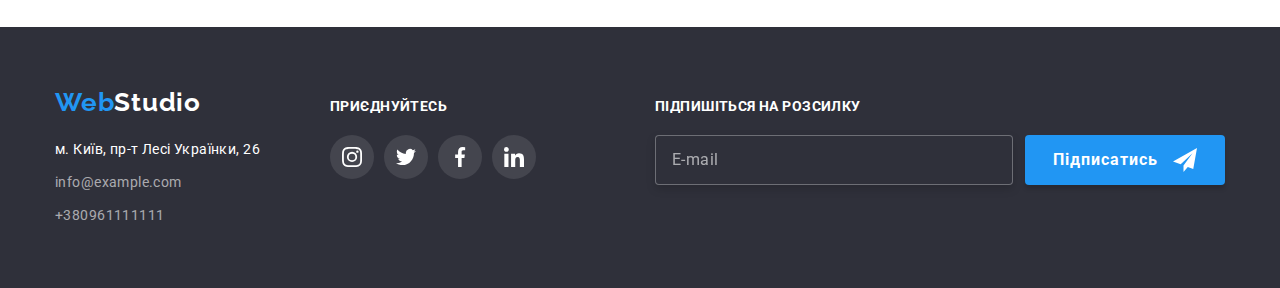
==== commit 2f604e24: "Finished" ====
--- a/portfolio.html
+++ b/portfolio.html
@@ -19,39 +19,44 @@
 	</head>
 
 	<body>
+		<div class="mobile-menu js-menu-container" id="mobile-menu">
+			<button class="mobile-menu__button js-close-menu">
+				<svg width="18.67px" height="18.67px">
+					<use href="./images/icons.svg#icon-close-mob"></use>
+				</svg>
+			</button>
+			<ul class="mobile-list list">
+				<li class="mobile-list__text"><a href="./index.html" class="mobile-list__item link">Студія</a> </li>
+				<li class="mobile-list__text"><a href="./portfolio.html" class="mobile-list__item link">Портфоліо</a> </li>
+				<li class="mobile-list__text"><a href="" class="mobile-list__item link">Контакти</a></li>
+				<li class="mobile-list__phone"
+					><a href="tel:+380961111111" class="mobile-list__phone-link link">+380961111111</a></li
+				>
+				<li class="mobile-list__mail"
+					><a href="mailto:info@devstudio.com" class="mobile-list__mail-link link">info@devstudio.com</a></li
+				>
+			</ul>
+			<ul class="mobile-list__social list">
+				<li class="mobile-list__social-text"
+					><a href="" class="mobile-list__social-link link">Instagram</a><span class="mobile-list__border"></span>
+				</li>
+				<li class="mobile-list__social-text">
+					<a href="" class="mobile-list__social-link link">Twitter</a><span class="mobile-list__border"></span>
+				</li>
+				<li class="mobile-list__social-text">
+					<a href="" class="mobile-list__social-link link">Facebook</a><span class="mobile-list__border"></span>
+				</li>
+				<li class="mobile-list__social-text"> <a href="" class="mobile-list__social-link link">LinkedIn</a> </li>
+			</ul>
+		</div>
+
 		<header class="header">
 			<div class="container">
-				<div class="mobile-menu is-hidden" mobile-modal>
-					<button type="button" class="mobile-menu__button" mobile-modal-close>
-						<svg width="18.67px" height="18.67px">
-							<use href="./images/icons.svg#icon-close-mob"></use>
-						</svg>
-					</button>
-					<ul class="mobile-list list">
-						<li class="mobile-list__text"><a href="./index.html" class="mobile-list__item link">Студія</a> </li>
-						<li class="mobile-list__text"><a href="./portfolio.html" class="mobile-list__item link">Портфоліо</a> </li>
-						<li class="mobile-list__text"><a href="" class="mobile-list__item link">Контакти</a></li>
-						<li class="mobile-list__phone"
-							><a href="tel:+380961111111" class="mobile-list__phone-link link">+380961111111</a></li
-						>
-						<li class="mobile-list__mail"
-							><a href="mailto:info@devstudio.com" class="mobile-list__mail-link link">info@devstudio.com</a></li
-						>
-					</ul>
-					<ul class="mobile-list__social list">
-						<li class="mobile-list__social-text"
-							><a href="" class="mobile-list__social-link link">Instagram</a><span class="mobile-list__border"></span>
-						</li>
-						<li class="mobile-list__social-text">
-							<a href="" class="mobile-list__social-link link">Twitter</a><span class="mobile-list__border"></span>
-						</li>
-						<li class="mobile-list__social-text">
-							<a href="" class="mobile-list__social-link link">Facebook</a><span class="mobile-list__border"></span>
-						</li>
-						<li class="mobile-list__social-text"> <a href="" class="mobile-list__social-link link">LinkedIn</a> </li>
-					</ul>
-				</div>
-
+				<button class="mobile-menu__button-open js-open-menu" aria-expanded="false" aria-controls="mobile-menu">
+					<svg width="24px" height="16px">
+						<use href="./images/icons.svg#icon-menu-mob"></use>
+					</svg>
+				</button>
 				<div class="header__container">
 					<nav class="navigation">
 						<a lang="en" href="./index.html" class="link navigation__logo"
@@ -80,11 +85,6 @@
 						</li>
 					</ul>
 				</div>
-				<button type="button" class="mobile-menu__button-open" mobile-modal-open>
-					<svg width="24px" height="16px">
-						<use href="./images/icons.svg#icon-menu-mob"></use>
-					</svg>
-				</button>
 			</div>
 		</header>
 		<main>
--- a/css/main.min.css
+++ b/css/main.min.css
@@ -1 +1 @@
-html{box-sizing:border-box}*,::before,::after{box-sizing:inherit}h1,h2,h3,h4,h5,h6,p,ul,ol{margin:0;padding:0}img{display:block}.list{list-style:none}.link{text-decoration:none}.container{width:100%;padding-left:15px;padding-right:15px;margin-left:auto;margin-right:auto}@media screen and (min-width: 480px){.container{max-width:480px}}@media screen and (min-width: 768px){.container{max-width:768px}}@media screen and (min-width: 1200px){.container{max-width:1200px}}.section{padding-top:60px;padding-bottom:60px}@media screen and (min-width: 1200px){.section{padding-top:94px;padding-bottom:94px}}.about__head,.team__head,.clients__head{text-align:center;margin-bottom:50px;font-weight:700;font-size:28px;line-height:1.18;letter-spacing:.03em;color:var(--title-text-color)}@media screen and (min-width: 1200px){.about__head,.team__head,.clients__head{font-size:36px;line-height:1.17}}:root{--primary-text-color: #757575;--title-text-color: #212121;--white-text-color: #ffffff;--blue-color: #2196f3;--blue-hover-color: #188ce8;--background-back-color: #2f303a;--logo-part2-color: #000000;--footer-color: rgba(255, 255, 255, 0.6);--button-bg-color: #f5f4fa;--team-bg-color: #f5f4fa;--main-bg-color: #f5f5f5;--border-heder-line: #ececec;--border-card-line: #eeeeee;--icon-main-color: #afb1b8;--hero-bg-color: #c4c4c4;--hero-bg-overlay: rgba(47, 48, 58, 0.4);--bgcolor-wedo: rgba(47, 48, 58, 0.8);--timing-function: cubic-bezier(0.4, 0, 0.2, 1);--bgcolor-exampl-overlay: rgba(33, 150, 243, 0.9)}body{font-family:"roboto",sans-serif}.visually-hidden{position:absolute;width:1px;height:1px;margin:-1px;border:0;padding:0;white-space:nowrap;clip-path:inset(100%);clip:rect(0 0 0 0);overflow:hidden}.header{background-color:var(--white-text-color);border-bottom:1px solid var(--border-heder-line);position:relative}.header__container,.navigation{display:flex;align-items:center}.navigation__logo{padding:16px 0px}@media screen and (min-width: 768px){.navigation__logo{margin-right:88px;padding:0px}}@media screen and (min-width: 1200px){.navigation__logo{margin-right:93px}}.navigation__logo-part1,.navigation__logo-part2,.navigation__logo-part3{font-family:"Raleway";font-style:normal;font-weight:700;font-size:26px;line-height:1.19;letter-spacing:.03em}.navigation__logo-part1{color:var(--blue-color)}.navigation__logo-part2{color:var(--logo-part2-color)}.site-nav__link{display:none}@media screen and (min-width: 768px){.site-nav__link{display:block;position:relative;padding-top:32px;padding-bottom:32px;font-weight:500;font-size:14px;line-height:1.14;letter-spacing:.02em;color:var(--title-text-color);transition:color 250ms var(--timing-function)}.site-nav__link:hover,.site-nav__link:focus,.site-nav__link:active{color:var(--blue-color)}}.site-nav{display:flex}.site-nav .current{color:var(--blue-color)}.site-nav .current::after{content:"";position:absolute;left:0;bottom:0;display:block;width:100%;height:4px;border-radius:2px;background-color:var(--blue-color)}.site-nav__item:not(:last-child){margin-right:50px}.site-adress{display:none}@media screen and (min-width: 768px){.site-adress{display:flex;flex-direction:column;margin-left:auto;justify-content:center;align-items:flex-start;gap:10px;color:var(--primary-text-color)}}@media screen and (min-width: 1200px){.site-adress{flex-direction:row;align-items:center}}.site-adress__item{display:flex;justify-content:center;align-items:center}@media screen and (min-width: 1200px){.site-adress__item{padding-top:32px;padding-bottom:32px}.site-adress__item .mail{padding-top:32px;padding-bottom:32px}.site-adress__item:not(:last-child){margin-right:50px}.site-adress__item:focus,.site-adress__item:hover,.site-adress__item:active{color:var(--blue-color);cursor:pointer}}.site-adress__icon{display:flex;margin-right:10px;justify-content:center;align-items:center;fill:currentColor;transition:color 250ms var(--timing-function)}.site-adress__link{font-weight:500;font-size:14px;line-height:1.14;letter-spacing:.02em;color:var(--primary-text-color);transition:color 250ms var(--timing-function)}@media screen and (min-width: 1200px){.site-adress__item:focus .site-adress__link,.site-adress__item:hover .site-adress__link,.site-adress__item:active .site-adress__link{color:var(--blue-color);cursor:pointer}}.mobile-menu__button-open{position:absolute;background-color:inherit;display:flex;align-items:center;justify-content:center;top:10px;right:10px;width:40px;height:40px;border:none}@media screen and (min-width: 768px){.mobile-menu__button-open{display:none}}.hero{background-color:var(--hero-bg-color);background-image:linear-gradient(var(--hero-bg-overlay), var(--hero-bg-overlay)),url(../images/hero-bg-mob.jpg);background-repeat:no-repeat;background-position:center;max-width:480px;padding:118px 0px;margin:auto;text-align:center}@media(min-device-pixel-ratio: 2),(min-resolution: 192dpi),(min-resolution: 2dppx){.hero{background-image:linear-gradient(var(--hero-bg-overlay), var(--hero-bg-overlay)),url(../images/hero-bg-mob-x2.jpg)}}@media screen and (min-width: 768px){.hero{max-width:768px;background-image:linear-gradient(var(--hero-bg-overlay), var(--hero-bg-overlay)),url(../images/hero-bg-tablet.jpg)}}@media screen and (min-width: 768px)and (min-device-pixel-ratio: 2),screen and (min-width: 768px)and (min-resolution: 192dpi),screen and (min-width: 768px)and (min-resolution: 2dppx){.hero{background-image:linear-gradient(var(--hero-bg-overlay), var(--hero-bg-overlay)),url(../images/hero-bg-tablet-x2.jpg)}}@media screen and (min-width: 1200px){.hero{max-width:1600px;padding:200px 0px;background-image:linear-gradient(var(--hero-bg-overlay), var(--hero-bg-overlay)),url(../images/hero-bg.jpg)}}@media screen and (min-width: 1200px)and (min-device-pixel-ratio: 2),screen and (min-width: 1200px)and (min-resolution: 192dpi),screen and (min-width: 1200px)and (min-resolution: 2dppx){.hero{background-image:linear-gradient(var(--hero-bg-overlay), var(--hero-bg-overlay)),url(../images/hero-bg-x2.jpg)}}.hero__title{padding:0px 45px;margin-bottom:30px;text-align:center;font-weight:900;font-size:26px;line-height:1.62;letter-spacing:.06em;text-transform:uppercase;color:var(--white-text-color)}@media screen and (min-width: 768px){.hero__title{padding:0px 189px}}@media screen and (min-width: 1200px){.hero__title{padding:0px 252px;font-size:44px;line-height:1.36}}.hero__button{padding:10px 24px;font-family:"Roboto";font-weight:700;font-size:16px;line-height:1.88;align-items:center;letter-spacing:.06em;color:var(--white-text-color);background-color:var(--blue-color);box-shadow:0px 4px 4px rgba(0,0,0,.15);border-radius:4px;border:none;transition:background-color 250ms var(--timing-function)}.hero__button:hover,.hero__button:focus{background-color:var(--blue-hover-color);cursor:pointer}@media screen and (min-width: 1200px){.hero__button{padding:10px 32px}}@media screen and (min-width: 1200px){.benefits{padding-bottom:0}}.benefits__list{display:flex;flex-wrap:wrap;gap:30px}@media screen and (min-width: 480px){.benefits__list{max-width:480px}}@media screen and (min-width: 768px){.benefits__list{max-width:768px}}@media screen and (min-width: 1200px){.benefits__list{max-width:1200px}}@media screen and (min-width: 480px){.benefits__item{max-width:450px}}@media screen and (min-width: 768px){.benefits__item{max-width:354px}}@media screen and (min-width: 1200px){.benefits__item{max-width:270px}}.benefits__blok{background-color:var(--button-bg-color);border-radius:4px;margin-bottom:30px;height:120px;display:flex;justify-content:center;align-items:center}.benefits__title{margin-bottom:10px;font-weight:700;font-size:14px;line-height:1.14;letter-spacing:.03em;text-transform:uppercase;color:var(--title-text-color);text-align:center}@media screen and (min-width: 768px){.benefits__title{text-align:left}}.benefits__text{font-weight:400;font-size:14px;line-height:1.71;letter-spacing:.03em;color:var(--primary-text-color)}.about{display:none}@media screen and (min-width: 1200px){.about{display:flex}}.about__list{display:flex;gap:30px}.about__card{position:relative}.about__title{display:flex;justify-content:center;align-items:center;position:absolute;width:370px;height:70px;left:0;bottom:0;background-color:var(--bgcolor-wedo);font-weight:700;font-size:14px;line-height:1.14;text-align:center;margin:0;letter-spacing:.03em;text-transform:uppercase;color:var(--white-text-color)}.team{background-color:var(--team-bg-color)}.team__list{display:flex;flex-wrap:wrap;gap:30px;text-align:center}@media screen and (min-width: 480px){.team__list{max-width:480px}}@media screen and (min-width: 768px){.team__list{max-width:768px}}@media screen and (min-width: 1200px){.team__list{max-width:1200px}}.team__card{box-shadow:0px 1px 3px rgba(0,0,0,.12),0px 1px 1px rgba(0,0,0,.14),0px 2px 1px rgba(0,0,0,.2);border-radius:0px 0px 4px 4px;background-color:var(--white-text-color)}@media screen and (min-width: 480px){.team__card{max-width:450px}}@media screen and (min-width: 768px){.team__card{max-width:354px}}@media screen and (min-width: 1200px){.team__card{max-width:270px}}.team__name{margin-top:30px;margin-bottom:10px;font-weight:500;font-size:16px;line-height:1.19;letter-spacing:.03em;color:var(--title-text-color)}.team__job{margin-bottom:16px;font-weight:400;font-size:16px;line-height:1.19;letter-spacing:.03em;color:var(--primary-text-color)}.social{display:flex;justify-content:center;gap:10px;margin-bottom:30px}.social__link{width:44px;height:44px;border-radius:50%;display:flex;justify-content:center;align-items:center;fill:var(--icon-main-color);transition:background-color 250ms var(--timing-function),fill 250ms var(--timing-function)}.social__link:hover,.social__link:focus,.social__link:active{background-color:var(--blue-color)}.social__link:hover .social__icon,.social__link:focus .social__icon,.social__link:active .social__icon{fill:var(--white-text-color)}.clients__list{display:flex;flex-wrap:wrap;justify-content:center;gap:30px}@media screen and (min-width: 480px){.clients__list{max-width:480px}}@media screen and (min-width: 768px){.clients__list{max-width:768px}}@media screen and (min-width: 1200px){.clients__list{max-width:1200px}}.client__link{display:flex;justify-content:center;align-items:center;height:92px;width:210px;fill:var(--icon-main-color);border:1px solid var(--icon-main-color);border-radius:4px;transition:fill 250ms var(--timing-function),border-color 250ms var(--timing-function)}.client__link:hover,.client__link:focus{fill:var(--blue-color);border-color:var(--blue-color);cursor:pointer}@media screen and (min-width: 768px){.client__link{width:226px}}@media screen and (min-width: 1200px){.client__link{width:170px}}.examples__buttons{display:flex;flex-wrap:wrap;margin:auto;justify-content:flex-start;gap:8px;margin-bottom:50px;border:none;border-radius:4px}@media screen and (min-width: 768px){.examples__buttons{justify-content:center}}@media screen and (min-width: 1200px){.examples__buttons{justify-content:center}}.examples__button{font-family:inherit;font-weight:500;font-size:16px;line-height:1.62;text-align:center;letter-spacing:.03em;color:var(--title-text-color);background-color:var(--button-bg-color);border-radius:4px;border:none;transition:background-color 250ms var(--timing-function),color 250ms var(--timing-function),box-shadow 250ms var(--timing-function);padding:6px 22px}.examples__button:hover,.examples__button:focus,.examples__button:active{color:var(--white-text-color);background-color:var(--blue-color);cursor:pointer;box-shadow:0px 3px 1px rgba(0,0,0,.1),0px 1px 2px rgba(0,0,0,.08),0px 2px 2px rgba(0,0,0,.12)}.examples__button-blue{color:var(--white-text-color);background-color:var(--blue-color)}.examples__list{display:flex;flex-wrap:wrap;gap:30px}@media screen and (min-width: 480px){.examples__list{max-width:480px}}@media screen and (min-width: 768px){.examples__list{max-width:768px}}@media screen and (min-width: 1200px){.examples__list{max-width:1200px}}.examples__element{border-left:1px solid var(--border-card-line);border-right:1px solid var(--border-card-line);border-bottom:1px solid var(--border-card-line)}.examples__element:hover,.examples__element:focus{box-shadow:0px 1px 1px rgba(0,0,0,.12),0px 4px 4px rgba(0,0,0,.06),1px 4px 6px rgba(0,0,0,.16)}@media screen and (min-width: 480px){.examples__element{max-width:450px}}@media screen and (min-width: 768px){.examples__element{max-width:354px}}@media screen and (min-width: 1200px){.examples__element{max-width:370px}}.examples__link{display:block;text-decoration:none}.examples__card{padding:20px 24px}.examples__overflow{position:relative;overflow:hidden}.examples__overlay{display:block;position:absolute;left:0;top:0;width:100%;height:100%;padding:63px 24px;font-size:18px;line-height:1.56;letter-spacing:.03em;color:var(--white-text-color);background-color:var(--bgcolor-exampl-overlay);transform:translateY(100%);opacity:0;transition:transform 250ms var(--timing-function),opacity 250ms var(--timing-function);overflow:auto}.examples__link:hover .examples__overlay,.examples__link:focus .examples__overlay{transform:translateY(0%);opacity:1}.examples__name{font-weight:700;font-size:18px;line-height:2;letter-spacing:.06em;color:var(--title-text-color);margin-bottom:4px}.examples__type{font-weight:400;font-size:16px;line-height:1.88;letter-spacing:.03em;color:var(--primary-text-color)}.footer{background-color:var(--background-back-color);padding:60px 0px;text-align:center}@media screen and (min-width: 1200px){.footer{text-align:left}}@media screen and (min-width: 768px){.footer__tablet{display:flex;align-items:baseline;gap:165px;margin-bottom:60px;margin-top:0px}}@media screen and (min-width: 1200px){.footer__tablet{gap:0px;margin-bottom:0px}}.footer__blocks{display:flex;flex-direction:column;align-items:center}@media screen and (min-width: 1200px){.footer__blocks{align-items:baseline}}@media screen and (min-width: 1200px){.footer__blocks{flex-direction:row}}@media screen and (min-width: 1200px){.footer__nav{margin-right:70px}}.footer__nav-list:not(:last-child){margin-bottom:8px}@media screen and (min-width: 1200px){.footer__nav-list:not(:last-child){margin-bottom:9px}}@media screen and (min-width: 1200px){.footer__join{margin-left:auto}}.navigation__logo-footer{margin-bottom:20px}.navigation__logo-part3{color:var(--white-text-color)}.city__adress{font-style:normal;font-weight:400;font-size:14px;line-height:1.71;letter-spacing:.03em;color:var(--white-text-color);transition:color 250ms var(--timing-function)}.city__adress:hover,.city__adress:focus,.city__adress:active{color:var(--blue-color)}.footer__contacts{font-style:normal;font-weight:400;font-size:14px;line-height:1.71;letter-spacing:.03em;color:var(--footer-color);transition:color 250ms var(--timing-function)}.footer__contacts:hover,.footer__contacts:focus,.footer__contacts:active{color:var(--blue-color)}.footer__button{width:200px;height:50px;margin-top:20px;font-weight:700;font-size:16px;line-height:1.88;text-align:center;letter-spacing:.06em;color:var(--white-text-color);background:var(--blue-color);box-shadow:0px 4px 4px rgba(0,0,0,.15);border-radius:4px;border:none;padding:0;outline:none}@media screen and (min-width: 1200px){.footer__button{margin-top:0px}}.footer__email{display:flex;flex-direction:column;align-items:center}@media screen and (min-width: 1200px){.footer__email{flex-direction:row}}.footer__email-input{width:290px;height:50px;margin:0px;padding:0;outline:none;border:1px solid rgba(255,255,255,.3);filter:drop-shadow(0px 4px 4px rgba(0, 0, 0, 0.15));border-radius:4px;background:var(--background-back-color);color:var(--white-text-color)}@media screen and (min-width: 480px){.footer__email-input{width:450px}}@media screen and (min-width: 1200px){.footer__email-input{width:358px;margin-right:12px}}.footer__email input{padding-left:16px;font-weight:400;font-size:16px;line-height:21.25;align-items:center;letter-spacing:.03em;color:var(--white-text-color)}.footer__email input::placeholder{font-weight:400;font-size:16px;line-height:21.25;align-items:center;letter-spacing:.03em;color:rgba(255,255,255,.6)}.footer__button-icon{display:flex;position:relative;margin:10px 28px;width:144px;height:30px;border:none;align-items:center}.footer__icon{position:absolute;top:o;right:0;fill:var(--white-text-color)}.footer__list{display:flex;gap:10px}.footer__title{margin-bottom:20px;font-weight:700;font-size:14px;line-height:1.14;letter-spacing:.03em;text-transform:uppercase;color:var(--white-text-color)}.footer__social{margin:60px 0px}@media screen and (min-width: 768px){.footer__social{margin:0}}@media screen and (min-width: 1200px){.footer__social{margin:0}}.footer__social-item{width:44px;height:44px;border-radius:50%;background:rgba(255,255,255,.1)}.footer__social-link{fill:var(--white-text-color);display:flex;justify-content:center;align-items:center;width:100%;height:100%;border-radius:50%;transition:background-color 250ms var(--timing-function)}.footer__social-link:hover,.footer__social-link:focus,.footer__social-link:active{background-color:var(--blue-color)}.backdrop{position:fixed;width:100%;height:100%;top:0;background-color:rgba(0,0,0,.2);transition:opacity 250ms var(--timing-function),visibility 250ms var(--timing-function)}.is-hidden{opacity:0;visibility:hidden;pointer-events:none}.is-hidden .modal{transform:translate(-50%, -50%) scale(0.5)}.modal{min-width:350px;padding:40px;background-color:var(--white-text-color);box-shadow:0px 1px 3px rgba(0,0,0,.12),0px 1px 1px rgba(0,0,0,.14),0px 2px 1px rgba(0,0,0,.2);border-radius:4px;position:absolute;top:50%;left:50%;transform:translate(-50%, -50%) scale(1) rotate(360deg);transition:transform 500ms var(--timing-function)}@media screen and (min-width: 480px){.modal{width:450px;height:609px}}@media screen and (min-width: 768px){.modal{width:450px;height:609px}}@media screen and (min-width: 1200px){.modal{width:528px;height:581px}}.modal__close{position:absolute;top:8px;right:8px;height:30px;width:30px;border-radius:50%;border:1px solid rgba(0,0,0,.1);background-color:var(--white-text-color)}.modal__close-icon{fill:var(--logo-part2-color);display:flex;justify-content:center;align-items:center;width:100%;height:100%}.modal__title{text-align:center;margin-bottom:12px;font-weight:700;font-size:20px;line-height:1.15;letter-spacing:.03em;color:var(--title-text-color)}.modal__form{margin-bottom:20px}@media screen and (min-width: 1200px){.modal__form{width:448px}}.modal__field{display:flex;flex-direction:column;font-weight:400;font-size:12px;line-height:1.17;letter-spacing:.01em;color:var(--primary-text-color);outline:none;margin-bottom:10px}.modal__field input{height:40px;border:1px solid rgba(33,33,33,.2);border-radius:4px;padding-left:42px;outline-style:none}.modal__field label{margin-bottom:4px}.modal__field textarea{border:1px solid rgba(33,33,33,.2);border-radius:4px;height:120px;padding:12px 16px;outline:none;resize:none}.modal__field:hover input,.modal__field:hover .modal__icon{border-color:var(--blue-color);fill:var(--blue-color)}.modal__field:hover textarea,.modal__field textarea:focus{border-color:var(--blue-color)}.modal__icon-position{position:relative;display:flex;flex-direction:column}.modal__icon-position input:focus,.modal__icon-position input:focus+.modal__icon{border-color:var(--blue-color);fill:var(--blue-color)}.modal__icon{position:absolute;left:21px;top:50%;transform:translate(-50%, -50%);fill:var(--title-text-color)}.modal__link{font-weight:400;font-size:14px;line-height:1.71;letter-spacing:.03em;text-decoration-line:underline;color:var(--blue-color)}.modal__text{display:flex;align-items:center;justify-content:center;color:var(--primary-text-color);font-weight:400;font-size:12px;line-height:1.17;letter-spacing:.03em}.modal__text input{position:absolute;width:1px;height:1px;margin:-1px;border:0;padding:0;white-space:nowrap;clip-path:inset(100%);clip:rect(0 0 0 0);overflow:hidden}@media screen and (min-width: 1200px){.modal__text{font-size:14px;line-height:1.71}}.modal__agree-icon{display:flex;align-items:center;justify-content:center;margin-right:7px;width:16px;height:15px;fill:var(--white-text-color);border-radius:2px;border:solid 2px var(--background-back-color)}.modal__checkbox:checked+.modal__agree-icon{background-size:contain;background-origin:border-box;background-color:var(--blue-color);border-color:var(--blue-color);fill:var(--white-text-color);border-radius:2px}.modal__button{text-align:center;margin-top:30px;width:200px;height:50px;font-weight:700;font-size:16px;line-height:1.88;letter-spacing:.06em;color:var(--white-text-color);background:var(--blue-color);box-shadow:0px 4px 4px rgba(0,0,0,.15);border-radius:4px;border:none;padding:0;outline:none}.modal__button:hover{background-color:var(--blue-hover-color)}.modal__button-center{display:flex;justify-content:center}.mobile-menu{position:absolute;left:0px;right:0px;padding:48px 0px 48px 40px;z-index:99;background:var(--white-text-color);box-shadow:0px 4px 8px rgba(0,0,0,.04),0px 2px 4px rgba(0,0,0,.08),0px 1px 3px rgba(0,0,0,.16)}@media screen and (min-width: 768px){.mobile-menu{display:none}}.mobile-menu__button{position:absolute;background-color:inherit;display:flex;align-items:center;justify-content:center;top:10px;right:10px;width:40px;height:40px;border:none}.mobile-menu__button :hover,.mobile-menu__button :focus,.mobile-menu__button :active{fill:var(--blue-color)}@media screen and (min-width: 768px){.mobile-menu__button{display:none}}.mobile-list__item{font-weight:500;font-size:40px;line-height:1.18;letter-spacing:.02em;color:var(--title-text-color)}.mobile-list__text{margin-bottom:32px}.mobile-list__text :hover,.mobile-list__text :focus,.mobile-list__text :active{color:var(--blue-color)}.mobile-list__phone-link{font-weight:500;font-size:34px;line-height:1.18;letter-spacing:.02em;color:var(--blue-color)}.mobile-list__phone{margin-top:306px;margin-bottom:32px}.mobile-list__mail-link{font-weight:500;font-size:24px;line-height:1.17;letter-spacing:.02em;color:var(--primary-text-color)}.mobile-list__mail{margin-bottom:64px}.mobile-list__mail :hover,.mobile-list__mail :focus,.mobile-list__mail :active{color:var(--blue-color)}.mobile-list__social{display:flex}.mobile-list__social-text{margin-right:10px}.mobile-list__border{border-right:1px solid rgba(33,33,33,.2);margin-left:10px}.mobile-list__social-link{font-weight:500;font-size:12px;line-height:1.22;letter-spacing:.02em;color:var(--blue-color)}@media screen and (min-width: 480px){.mobile-list__social-link{font-size:18px}}/*# sourceMappingURL=main.min.css.map */+html{box-sizing:border-box}*,::before,::after{box-sizing:inherit}h1,h2,h3,h4,h5,h6,p,ul,ol{margin:0;padding:0}img{display:block;width:100%;height:auto}.list{list-style:none}.link{text-decoration:none}.container{width:100%;padding-left:15px;padding-right:15px;margin-left:auto;margin-right:auto}@media screen and (min-width: 480px){.container{max-width:480px}}@media screen and (min-width: 768px){.container{max-width:768px}}@media screen and (min-width: 1200px){.container{max-width:1200px}}.section{padding-top:60px;padding-bottom:60px}@media screen and (min-width: 1200px){.section{padding-top:94px;padding-bottom:94px}}.about__head,.team__head,.clients__head{text-align:center;margin-bottom:50px;font-weight:700;font-size:28px;line-height:1.18;letter-spacing:.03em;color:var(--title-text-color)}@media screen and (min-width: 1200px){.about__head,.team__head,.clients__head{font-size:36px;line-height:1.17}}:root{--primary-text-color: #757575;--title-text-color: #212121;--white-text-color: #ffffff;--blue-color: #2196f3;--blue-hover-color: #188ce8;--background-back-color: #2f303a;--logo-part2-color: #000000;--footer-color: rgba(255, 255, 255, 0.6);--button-bg-color: #f5f4fa;--team-bg-color: #f5f4fa;--main-bg-color: #f5f5f5;--border-heder-line: #ececec;--border-card-line: #eeeeee;--icon-main-color: #afb1b8;--hero-bg-color: #c4c4c4;--hero-bg-overlay: rgba(47, 48, 58, 0.4);--bgcolor-wedo: rgba(47, 48, 58, 0.8);--timing-function: cubic-bezier(0.4, 0, 0.2, 1);--bgcolor-exampl-overlay: rgba(33, 150, 243, 0.9)}body{font-family:"roboto",sans-serif}.visually-hidden{position:absolute;width:1px;height:1px;margin:-1px;border:0;padding:0;white-space:nowrap;clip-path:inset(100%);clip:rect(0 0 0 0);overflow:hidden}.header{background-color:var(--white-text-color);border-bottom:1px solid var(--border-heder-line);position:relative}.header__container,.navigation{display:flex;align-items:center}.navigation__logo{padding:16px 0px}@media screen and (min-width: 768px){.navigation__logo{margin-right:88px;padding:0px}}@media screen and (min-width: 1200px){.navigation__logo{margin-right:93px}}.navigation__logo-part1,.navigation__logo-part2,.navigation__logo-part3{font-family:"Raleway";font-style:normal;font-weight:700;font-size:26px;line-height:1.19;letter-spacing:.03em}.navigation__logo-part1{color:var(--blue-color)}.navigation__logo-part2{color:var(--logo-part2-color)}.site-nav__link{display:none}@media screen and (min-width: 768px){.site-nav__link{display:block;position:relative;padding-top:32px;padding-bottom:32px;font-weight:500;font-size:14px;line-height:1.14;letter-spacing:.02em;color:var(--title-text-color);transition:color 250ms var(--timing-function)}.site-nav__link:hover,.site-nav__link:focus,.site-nav__link:active{color:var(--blue-color)}}.site-nav{display:flex}.site-nav .current{color:var(--blue-color)}.site-nav .current::after{content:"";position:absolute;left:0;bottom:0;display:block;width:100%;height:4px;border-radius:2px;background-color:var(--blue-color)}.site-nav__item:not(:last-child){margin-right:50px}.site-adress{display:none}@media screen and (min-width: 768px){.site-adress{display:flex;flex-direction:column;margin-left:auto;justify-content:center;align-items:flex-start;gap:10px;color:var(--primary-text-color)}}@media screen and (min-width: 1200px){.site-adress{flex-direction:row;align-items:center}}.site-adress__item{display:flex;justify-content:center;align-items:center}@media screen and (min-width: 1200px){.site-adress__item{padding-top:32px;padding-bottom:32px}.site-adress__item .mail{padding-top:32px;padding-bottom:32px}.site-adress__item:not(:last-child){margin-right:50px}.site-adress__item:focus,.site-adress__item:hover,.site-adress__item:active{color:var(--blue-color);cursor:pointer}}.site-adress__icon{display:flex;margin-right:10px;justify-content:center;align-items:center;fill:currentColor;transition:color 250ms var(--timing-function)}.site-adress__link{font-weight:500;font-size:14px;line-height:1.14;letter-spacing:.02em;color:var(--primary-text-color);transition:color 250ms var(--timing-function)}@media screen and (min-width: 1200px){.site-adress__item:focus .site-adress__link,.site-adress__item:hover .site-adress__link,.site-adress__item:active .site-adress__link{color:var(--blue-color);cursor:pointer}}.mobile-menu__button-open{position:absolute;background-color:inherit;display:flex;align-items:center;justify-content:center;top:10px;right:10px;width:40px;height:40px;border:none}@media screen and (min-width: 768px){.mobile-menu__button-open{display:none}}.hero{background-color:var(--hero-bg-color);background-image:linear-gradient(var(--hero-bg-overlay), var(--hero-bg-overlay)),url(../images/hero-bg-mob.jpg);background-repeat:no-repeat;background-position:center;max-width:480px;padding:118px 0px;margin:auto;text-align:center}@media(min-device-pixel-ratio: 2),(min-resolution: 192dpi),(min-resolution: 2dppx){.hero{background-image:linear-gradient(var(--hero-bg-overlay), var(--hero-bg-overlay)),url(../images/hero-bg-mob-x2.jpg)}}@media screen and (min-width: 768px){.hero{max-width:768px;background-image:linear-gradient(var(--hero-bg-overlay), var(--hero-bg-overlay)),url(../images/hero-bg-tablet.jpg)}}@media screen and (min-width: 768px)and (min-device-pixel-ratio: 2),screen and (min-width: 768px)and (min-resolution: 192dpi),screen and (min-width: 768px)and (min-resolution: 2dppx){.hero{background-image:linear-gradient(var(--hero-bg-overlay), var(--hero-bg-overlay)),url(../images/hero-bg-tablet-x2.jpg)}}@media screen and (min-width: 1200px){.hero{max-width:1600px;padding:200px 0px;background-image:linear-gradient(var(--hero-bg-overlay), var(--hero-bg-overlay)),url(../images/hero-bg.jpg)}}@media screen and (min-width: 1200px)and (min-device-pixel-ratio: 2),screen and (min-width: 1200px)and (min-resolution: 192dpi),screen and (min-width: 1200px)and (min-resolution: 2dppx){.hero{background-image:linear-gradient(var(--hero-bg-overlay), var(--hero-bg-overlay)),url(../images/hero-bg-x2.jpg)}}.hero__title{padding:0px 45px;margin-bottom:30px;text-align:center;font-weight:900;font-size:26px;line-height:1.62;letter-spacing:.06em;text-transform:uppercase;color:var(--white-text-color)}@media screen and (min-width: 768px){.hero__title{padding:0px 189px}}@media screen and (min-width: 1200px){.hero__title{padding:0px 252px;font-size:44px;line-height:1.36}}.hero__button{padding:10px 24px;font-family:"Roboto";font-weight:700;font-size:16px;line-height:1.88;align-items:center;letter-spacing:.06em;color:var(--white-text-color);background-color:var(--blue-color);box-shadow:0px 4px 4px rgba(0,0,0,.15);border-radius:4px;border:none;transition:background-color 250ms var(--timing-function)}.hero__button:hover,.hero__button:focus{background-color:var(--blue-hover-color);cursor:pointer}@media screen and (min-width: 1200px){.hero__button{padding:10px 32px}}@media screen and (min-width: 1200px){.benefits{padding-bottom:0}}.benefits__list{display:flex;flex-wrap:wrap;gap:30px}@media screen and (min-width: 480px){.benefits__list{max-width:480px}}@media screen and (min-width: 768px){.benefits__list{max-width:768px}}@media screen and (min-width: 1200px){.benefits__list{max-width:1200px}}@media screen and (min-width: 480px){.benefits__item{max-width:450px}}@media screen and (min-width: 768px){.benefits__item{max-width:354px}}@media screen and (min-width: 1200px){.benefits__item{max-width:270px}}.benefits__blok{background-color:var(--button-bg-color);border-radius:4px;margin-bottom:30px;height:120px;display:flex;justify-content:center;align-items:center}.benefits__title{margin-bottom:10px;font-weight:700;font-size:14px;line-height:1.14;letter-spacing:.03em;text-transform:uppercase;color:var(--title-text-color);text-align:center}@media screen and (min-width: 768px){.benefits__title{text-align:left}}.benefits__text{font-weight:400;font-size:14px;line-height:1.71;letter-spacing:.03em;color:var(--primary-text-color)}.about{display:none}@media screen and (min-width: 1200px){.about{display:flex}}.about__list{display:flex;gap:30px}.about__card{position:relative}.about__title{display:flex;justify-content:center;align-items:center;position:absolute;width:370px;height:70px;left:0;bottom:0;background-color:var(--bgcolor-wedo);font-weight:700;font-size:14px;line-height:1.14;text-align:center;margin:0;letter-spacing:.03em;text-transform:uppercase;color:var(--white-text-color)}.team{background-color:var(--team-bg-color)}.team__list{display:flex;flex-wrap:wrap;gap:30px;text-align:center}@media screen and (min-width: 480px){.team__list{max-width:480px}}@media screen and (min-width: 768px){.team__list{max-width:768px}}@media screen and (min-width: 1200px){.team__list{max-width:1200px}}.team__card{box-shadow:0px 1px 3px rgba(0,0,0,.12),0px 1px 1px rgba(0,0,0,.14),0px 2px 1px rgba(0,0,0,.2);border-radius:0px 0px 4px 4px;background-color:var(--white-text-color)}@media screen and (min-width: 480px){.team__card{max-width:450px}}@media screen and (min-width: 768px){.team__card{max-width:354px}}@media screen and (min-width: 1200px){.team__card{max-width:270px}}.team__name{margin-top:30px;margin-bottom:10px;font-weight:500;font-size:16px;line-height:1.19;letter-spacing:.03em;color:var(--title-text-color)}.team__job{margin-bottom:16px;font-weight:400;font-size:16px;line-height:1.19;letter-spacing:.03em;color:var(--primary-text-color)}.social{display:flex;justify-content:center;gap:10px;margin-bottom:30px}.social__link{width:44px;height:44px;border-radius:50%;display:flex;justify-content:center;align-items:center;fill:var(--icon-main-color);transition:background-color 250ms var(--timing-function),fill 250ms var(--timing-function)}.social__link:hover,.social__link:focus,.social__link:active{background-color:var(--blue-color)}.social__link:hover .social__icon,.social__link:focus .social__icon,.social__link:active .social__icon{fill:var(--white-text-color)}.clients__list{display:flex;flex-wrap:wrap;justify-content:center;gap:30px}@media screen and (min-width: 480px){.clients__list{max-width:480px}}@media screen and (min-width: 768px){.clients__list{max-width:768px}}@media screen and (min-width: 1200px){.clients__list{max-width:1200px}}.client__link{display:flex;justify-content:center;align-items:center;height:92px;width:210px;fill:var(--icon-main-color);border:1px solid var(--icon-main-color);border-radius:4px;transition:fill 250ms var(--timing-function),border-color 250ms var(--timing-function)}.client__link:hover,.client__link:focus{fill:var(--blue-color);border-color:var(--blue-color);cursor:pointer}@media screen and (min-width: 768px){.client__link{width:226px}}@media screen and (min-width: 1200px){.client__link{width:170px}}.examples__buttons{display:flex;flex-wrap:wrap;margin:auto;justify-content:flex-start;gap:8px;margin-bottom:50px;border:none;border-radius:4px}@media screen and (min-width: 768px){.examples__buttons{justify-content:center}}@media screen and (min-width: 1200px){.examples__buttons{justify-content:center}}.examples__button{font-family:inherit;font-weight:500;font-size:16px;line-height:1.62;text-align:center;letter-spacing:.03em;color:var(--title-text-color);background-color:var(--button-bg-color);border-radius:4px;border:none;transition:background-color 250ms var(--timing-function),color 250ms var(--timing-function),box-shadow 250ms var(--timing-function);padding:6px 22px}.examples__button:hover,.examples__button:focus,.examples__button:active{color:var(--white-text-color);background-color:var(--blue-color);cursor:pointer;box-shadow:0px 3px 1px rgba(0,0,0,.1),0px 1px 2px rgba(0,0,0,.08),0px 2px 2px rgba(0,0,0,.12)}.examples__button-blue{color:var(--white-text-color);background-color:var(--blue-color)}.examples__list{display:flex;flex-wrap:wrap;gap:30px}@media screen and (min-width: 480px){.examples__list{max-width:480px}}@media screen and (min-width: 768px){.examples__list{max-width:768px}}@media screen and (min-width: 1200px){.examples__list{max-width:1200px}}.examples__element{border-left:1px solid var(--border-card-line);border-right:1px solid var(--border-card-line);border-bottom:1px solid var(--border-card-line)}.examples__element:hover,.examples__element:focus{box-shadow:0px 1px 1px rgba(0,0,0,.12),0px 4px 4px rgba(0,0,0,.06),1px 4px 6px rgba(0,0,0,.16)}@media screen and (min-width: 480px){.examples__element{max-width:450px}}@media screen and (min-width: 768px){.examples__element{max-width:354px}}@media screen and (min-width: 1200px){.examples__element{max-width:370px}}.examples__link{display:block;text-decoration:none}.examples__card{padding:20px 24px}.examples__overflow{position:relative;overflow:hidden}.examples__overlay{display:block;position:absolute;left:0;top:0;width:100%;height:100%;padding:63px 24px;font-size:18px;line-height:1.56;letter-spacing:.03em;color:var(--white-text-color);background-color:var(--bgcolor-exampl-overlay);transform:translateY(100%);opacity:0;transition:transform 250ms var(--timing-function),opacity 250ms var(--timing-function);overflow:auto}.examples__link:hover .examples__overlay,.examples__link:focus .examples__overlay{transform:translateY(0%);opacity:1}.examples__name{font-weight:700;font-size:18px;line-height:2;letter-spacing:.06em;color:var(--title-text-color);margin-bottom:4px}.examples__type{font-weight:400;font-size:16px;line-height:1.88;letter-spacing:.03em;color:var(--primary-text-color)}.footer{background-color:var(--background-back-color);padding:60px 0px;text-align:center}@media screen and (min-width: 1200px){.footer{text-align:left}}@media screen and (min-width: 768px){.footer__tablet{display:flex;align-items:baseline;gap:165px;margin-bottom:60px;margin-top:0px}}@media screen and (min-width: 1200px){.footer__tablet{gap:0px;margin-bottom:0px}}.footer__blocks{display:flex;flex-direction:column;align-items:center}@media screen and (min-width: 1200px){.footer__blocks{align-items:baseline}}@media screen and (min-width: 1200px){.footer__blocks{flex-direction:row}}@media screen and (min-width: 1200px){.footer__nav{margin-right:70px}}.footer__nav-list:not(:last-child){margin-bottom:8px}@media screen and (min-width: 1200px){.footer__nav-list:not(:last-child){margin-bottom:9px}}@media screen and (min-width: 1200px){.footer__join{margin-left:auto}}.navigation__logo-footer{margin-bottom:20px}.navigation__logo-part3{color:var(--white-text-color)}.city__adress{font-style:normal;font-weight:400;font-size:14px;line-height:1.71;letter-spacing:.03em;color:var(--white-text-color);transition:color 250ms var(--timing-function)}.city__adress:hover,.city__adress:focus,.city__adress:active{color:var(--blue-color)}.footer__contacts{font-style:normal;font-weight:400;font-size:14px;line-height:1.71;letter-spacing:.03em;color:var(--footer-color);transition:color 250ms var(--timing-function)}.footer__contacts:hover,.footer__contacts:focus,.footer__contacts:active{color:var(--blue-color)}.footer__button{width:200px;height:50px;margin-top:20px;font-weight:700;font-size:16px;line-height:1.88;text-align:center;letter-spacing:.06em;color:var(--white-text-color);background:var(--blue-color);box-shadow:0px 4px 4px rgba(0,0,0,.15);border-radius:4px;border:none;padding:0;outline:none}@media screen and (min-width: 1200px){.footer__button{margin-top:0px}}.footer__email{display:flex;flex-direction:column;align-items:center}@media screen and (min-width: 1200px){.footer__email{flex-direction:row}}.footer__email-input{width:290px;height:50px;margin:0px;padding:0;outline:none;border:1px solid rgba(255,255,255,.3);filter:drop-shadow(0px 4px 4px rgba(0, 0, 0, 0.15));border-radius:4px;background:var(--background-back-color);color:var(--white-text-color)}@media screen and (min-width: 480px){.footer__email-input{width:450px}}@media screen and (min-width: 1200px){.footer__email-input{width:358px;margin-right:12px}}.footer__email input{padding-left:16px;font-weight:400;font-size:16px;line-height:21.25;align-items:center;letter-spacing:.03em;color:var(--white-text-color)}.footer__email input::placeholder{font-weight:400;font-size:16px;line-height:21.25;align-items:center;letter-spacing:.03em;color:rgba(255,255,255,.6)}.footer__button-icon{display:flex;position:relative;margin:10px 28px;width:144px;height:30px;border:none;align-items:center}.footer__icon{position:absolute;top:o;right:0;fill:var(--white-text-color)}.footer__list{display:flex;gap:10px}.footer__title{margin-bottom:20px;font-weight:700;font-size:14px;line-height:1.14;letter-spacing:.03em;text-transform:uppercase;color:var(--white-text-color)}.footer__social{margin:60px 0px}@media screen and (min-width: 768px){.footer__social{margin:0}}@media screen and (min-width: 1200px){.footer__social{margin:0}}.footer__social-item{width:44px;height:44px;border-radius:50%;background:rgba(255,255,255,.1)}.footer__social-link{fill:var(--white-text-color);display:flex;justify-content:center;align-items:center;width:100%;height:100%;border-radius:50%;transition:background-color 250ms var(--timing-function)}.footer__social-link:hover,.footer__social-link:focus,.footer__social-link:active{background-color:var(--blue-color)}.backdrop{position:fixed;width:100%;height:100%;top:0;background-color:rgba(0,0,0,.2);transition:opacity 250ms var(--timing-function),visibility 250ms var(--timing-function)}.is-hidden{opacity:0;visibility:hidden;pointer-events:none}.is-hidden .modal{transform:translate(-50%, -50%) scale(0.5)}.modal{min-width:350px;padding:40px;background-color:var(--white-text-color);box-shadow:0px 1px 3px rgba(0,0,0,.12),0px 1px 1px rgba(0,0,0,.14),0px 2px 1px rgba(0,0,0,.2);border-radius:4px;position:absolute;top:50%;left:50%;transform:translate(-50%, -50%) scale(1) rotate(360deg);transition:transform 500ms var(--timing-function)}@media screen and (min-width: 480px){.modal{width:450px;height:609px}}@media screen and (min-width: 768px){.modal{width:450px;height:609px}}@media screen and (min-width: 1200px){.modal{width:528px;height:581px}}.modal__close{position:absolute;top:8px;right:8px;height:30px;width:30px;border-radius:50%;border:1px solid rgba(0,0,0,.1);background-color:var(--white-text-color)}.modal__close-icon{fill:var(--logo-part2-color);display:flex;justify-content:center;align-items:center;width:100%;height:100%}.modal__title{text-align:center;margin-bottom:12px;font-weight:700;font-size:20px;line-height:1.15;letter-spacing:.03em;color:var(--title-text-color)}.modal__form{margin-bottom:20px}@media screen and (min-width: 1200px){.modal__form{width:448px}}.modal__field{display:flex;flex-direction:column;font-weight:400;font-size:12px;line-height:1.17;letter-spacing:.01em;color:var(--primary-text-color);outline:none;margin-bottom:10px}.modal__field input{height:40px;border:1px solid rgba(33,33,33,.2);border-radius:4px;padding-left:42px;outline-style:none}.modal__field label{margin-bottom:4px}.modal__field textarea{border:1px solid rgba(33,33,33,.2);border-radius:4px;height:120px;padding:12px 16px;outline:none;resize:none}.modal__field:hover input,.modal__field:hover .modal__icon{border-color:var(--blue-color);fill:var(--blue-color)}.modal__field:hover textarea,.modal__field textarea:focus{border-color:var(--blue-color)}.modal__icon-position{position:relative;display:flex;flex-direction:column}.modal__icon-position input:focus,.modal__icon-position input:focus+.modal__icon{border-color:var(--blue-color);fill:var(--blue-color)}.modal__icon{position:absolute;left:21px;top:50%;transform:translate(-50%, -50%);fill:var(--title-text-color)}.modal__link{font-weight:400;font-size:14px;line-height:1.71;letter-spacing:.03em;text-decoration-line:underline;color:var(--blue-color)}.modal__text{display:flex;align-items:center;justify-content:center;color:var(--primary-text-color);font-weight:400;font-size:12px;line-height:1.17;letter-spacing:.03em}.modal__text input{position:absolute;width:1px;height:1px;margin:-1px;border:0;padding:0;white-space:nowrap;clip-path:inset(100%);clip:rect(0 0 0 0);overflow:hidden}@media screen and (min-width: 1200px){.modal__text{font-size:14px;line-height:1.71}}.modal__agree-icon{display:flex;align-items:center;justify-content:center;margin-right:7px;width:16px;height:15px;fill:var(--white-text-color);border-radius:2px;border:solid 2px var(--background-back-color)}.modal__checkbox:checked+.modal__agree-icon{background-size:contain;background-origin:border-box;background-color:var(--blue-color);border-color:var(--blue-color);fill:var(--white-text-color);border-radius:2px}.modal__button{text-align:center;margin-top:30px;width:200px;height:50px;font-weight:700;font-size:16px;line-height:1.88;letter-spacing:.06em;color:var(--white-text-color);background:var(--blue-color);box-shadow:0px 4px 4px rgba(0,0,0,.15);border-radius:4px;border:none;padding:0;outline:none}.modal__button:hover{background-color:var(--blue-hover-color)}.modal__button-center{display:flex;justify-content:center}.mobile-menu{position:fixed;left:0px;right:0px;width:100vw;height:100vh;padding:48px 0px 48px 40px;background:var(--white-text-color);box-shadow:0px 4px 8px rgba(0,0,0,.04),0px 2px 4px rgba(0,0,0,.08),0px 1px 3px rgba(0,0,0,.16);transform:translateX(200%);transition:250ms var(--timing-function);z-index:1000}@media screen and (min-width: 768px){.mobile-menu{display:none}}.mobile-menu.is-open{transform:translateX(0%)}.mobile-menu__button{position:absolute;background-color:inherit;display:flex;align-items:center;justify-content:center;top:10px;right:10px;width:40px;height:40px;border:none}.mobile-menu__button :hover,.mobile-menu__button :focus,.mobile-menu__button :active{fill:var(--blue-color)}@media screen and (min-width: 768px){.mobile-menu__button{display:none}}.mobile-list__item{font-weight:500;font-size:40px;line-height:1.18;letter-spacing:.02em;color:var(--title-text-color)}.mobile-list__text{margin-bottom:32px}.mobile-list__text :hover,.mobile-list__text :focus,.mobile-list__text :active{color:var(--blue-color)}.mobile-list__phone-link{font-weight:500;font-size:34px;line-height:1.18;letter-spacing:.02em;color:var(--blue-color)}.mobile-list__phone{margin-top:306px;margin-bottom:32px}.mobile-list__mail-link{font-weight:500;font-size:24px;line-height:1.17;letter-spacing:.02em;color:var(--primary-text-color)}.mobile-list__mail{margin-bottom:64px}.mobile-list__mail :hover,.mobile-list__mail :focus,.mobile-list__mail :active{color:var(--blue-color)}.mobile-list__social{display:flex}.mobile-list__social-text{margin-right:10px}.mobile-list__border{border-right:1px solid rgba(33,33,33,.2);margin-left:10px}.mobile-list__social-link{font-weight:500;font-size:12px;line-height:1.22;letter-spacing:.02em;color:var(--blue-color)}@media screen and (min-width: 480px){.mobile-list__social-link{font-size:18px}}/*# sourceMappingURL=main.min.css.map */